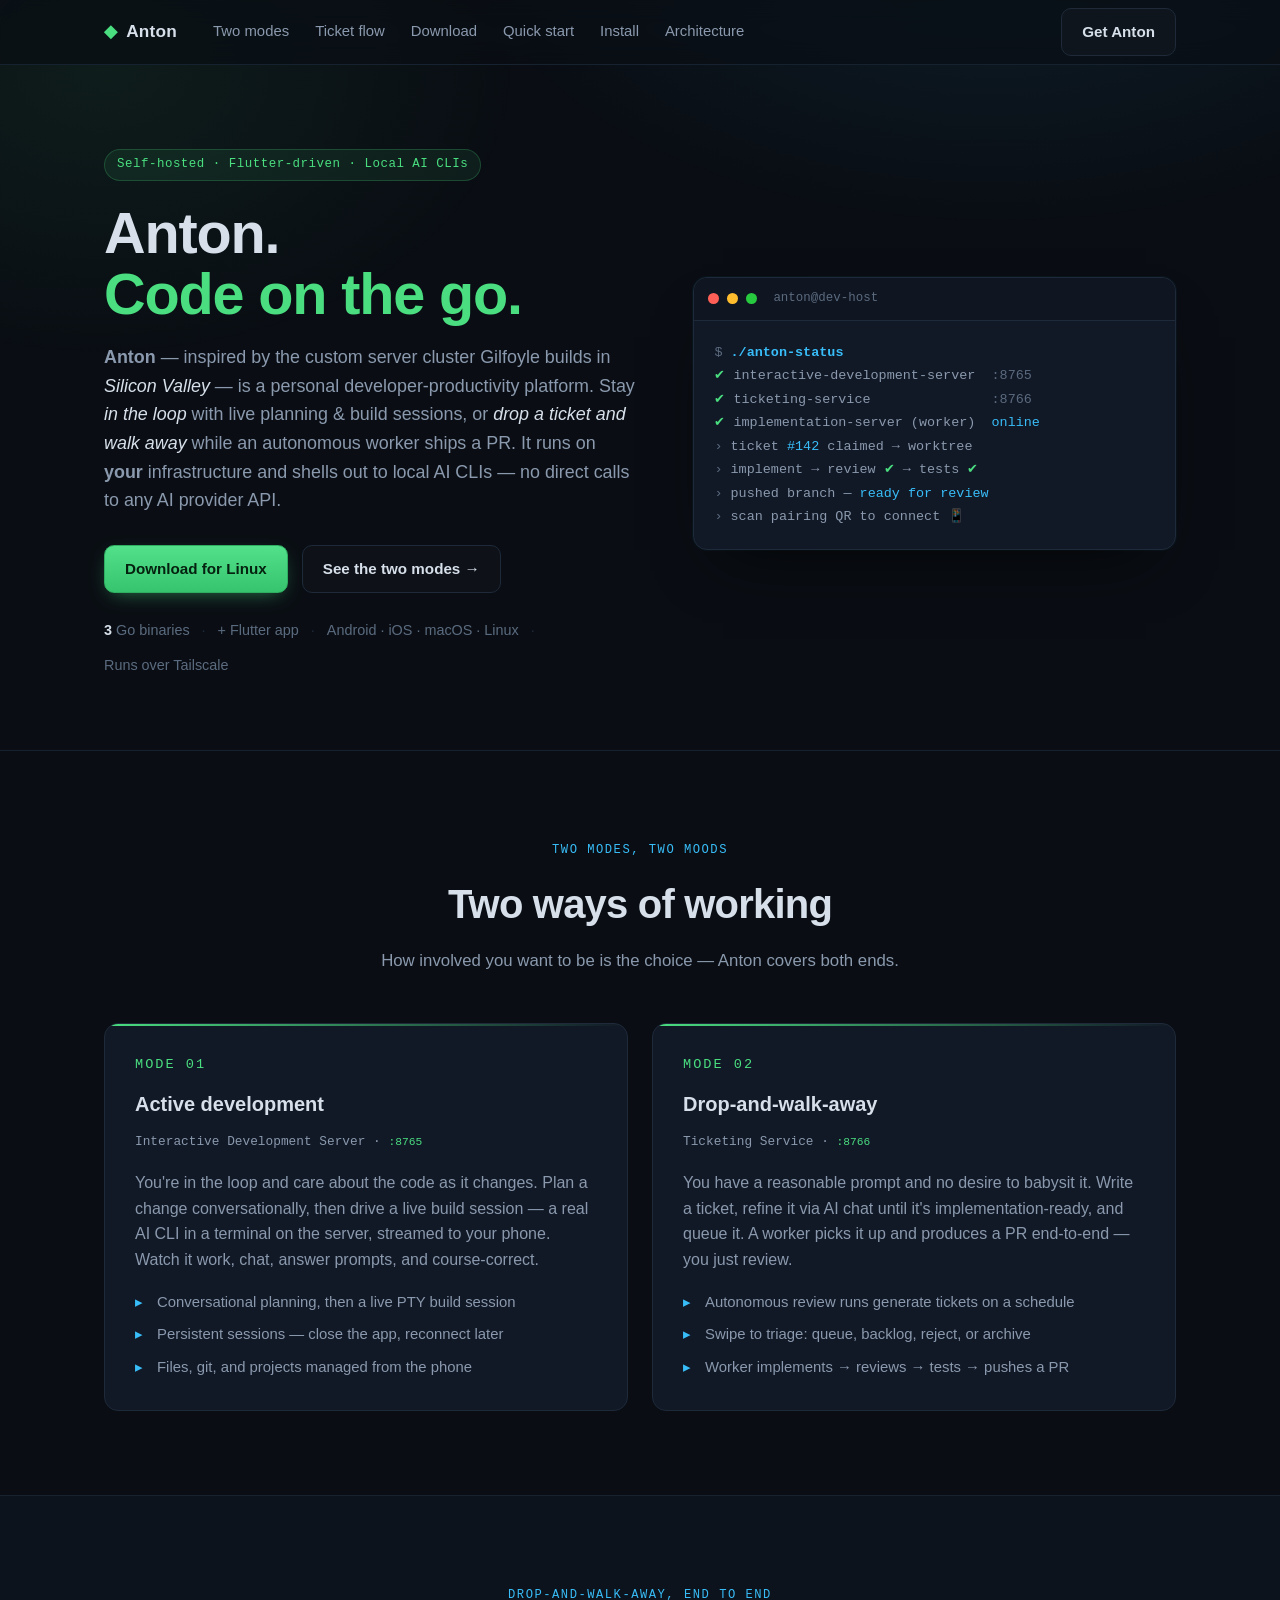
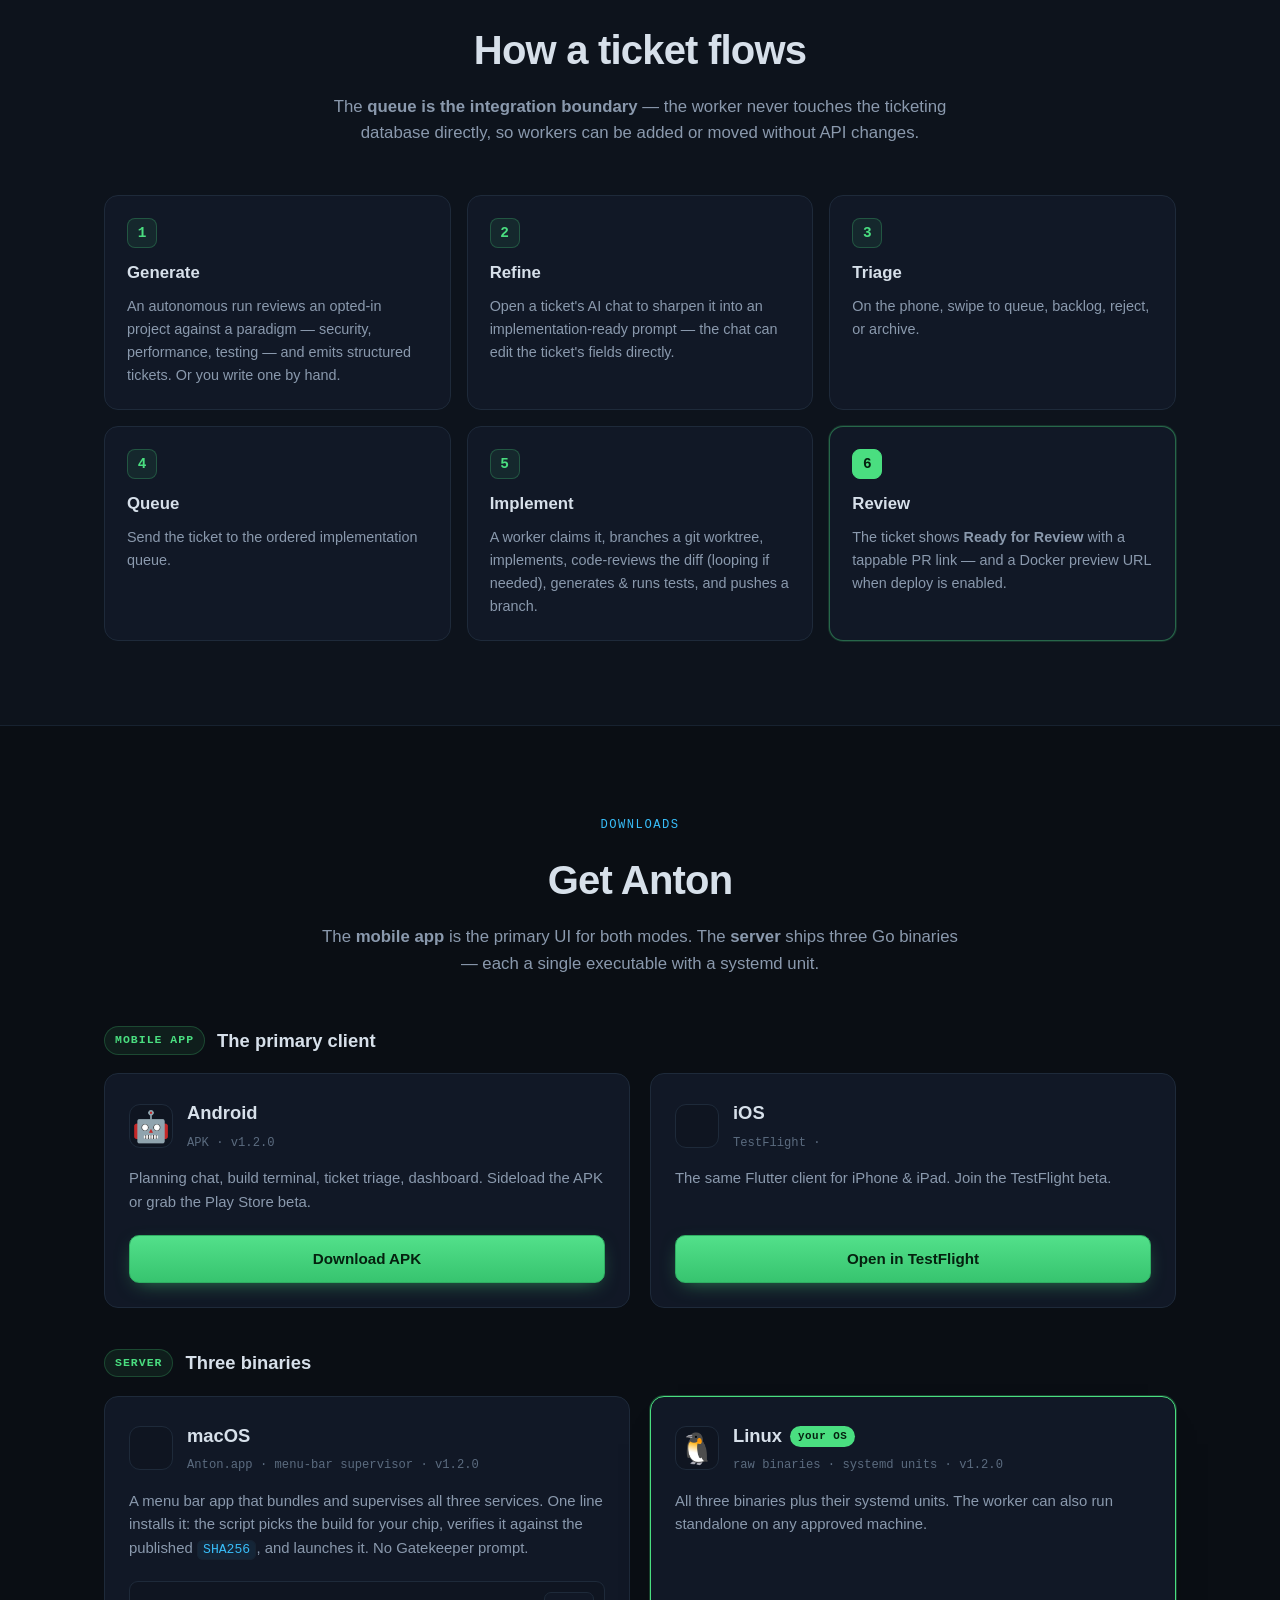
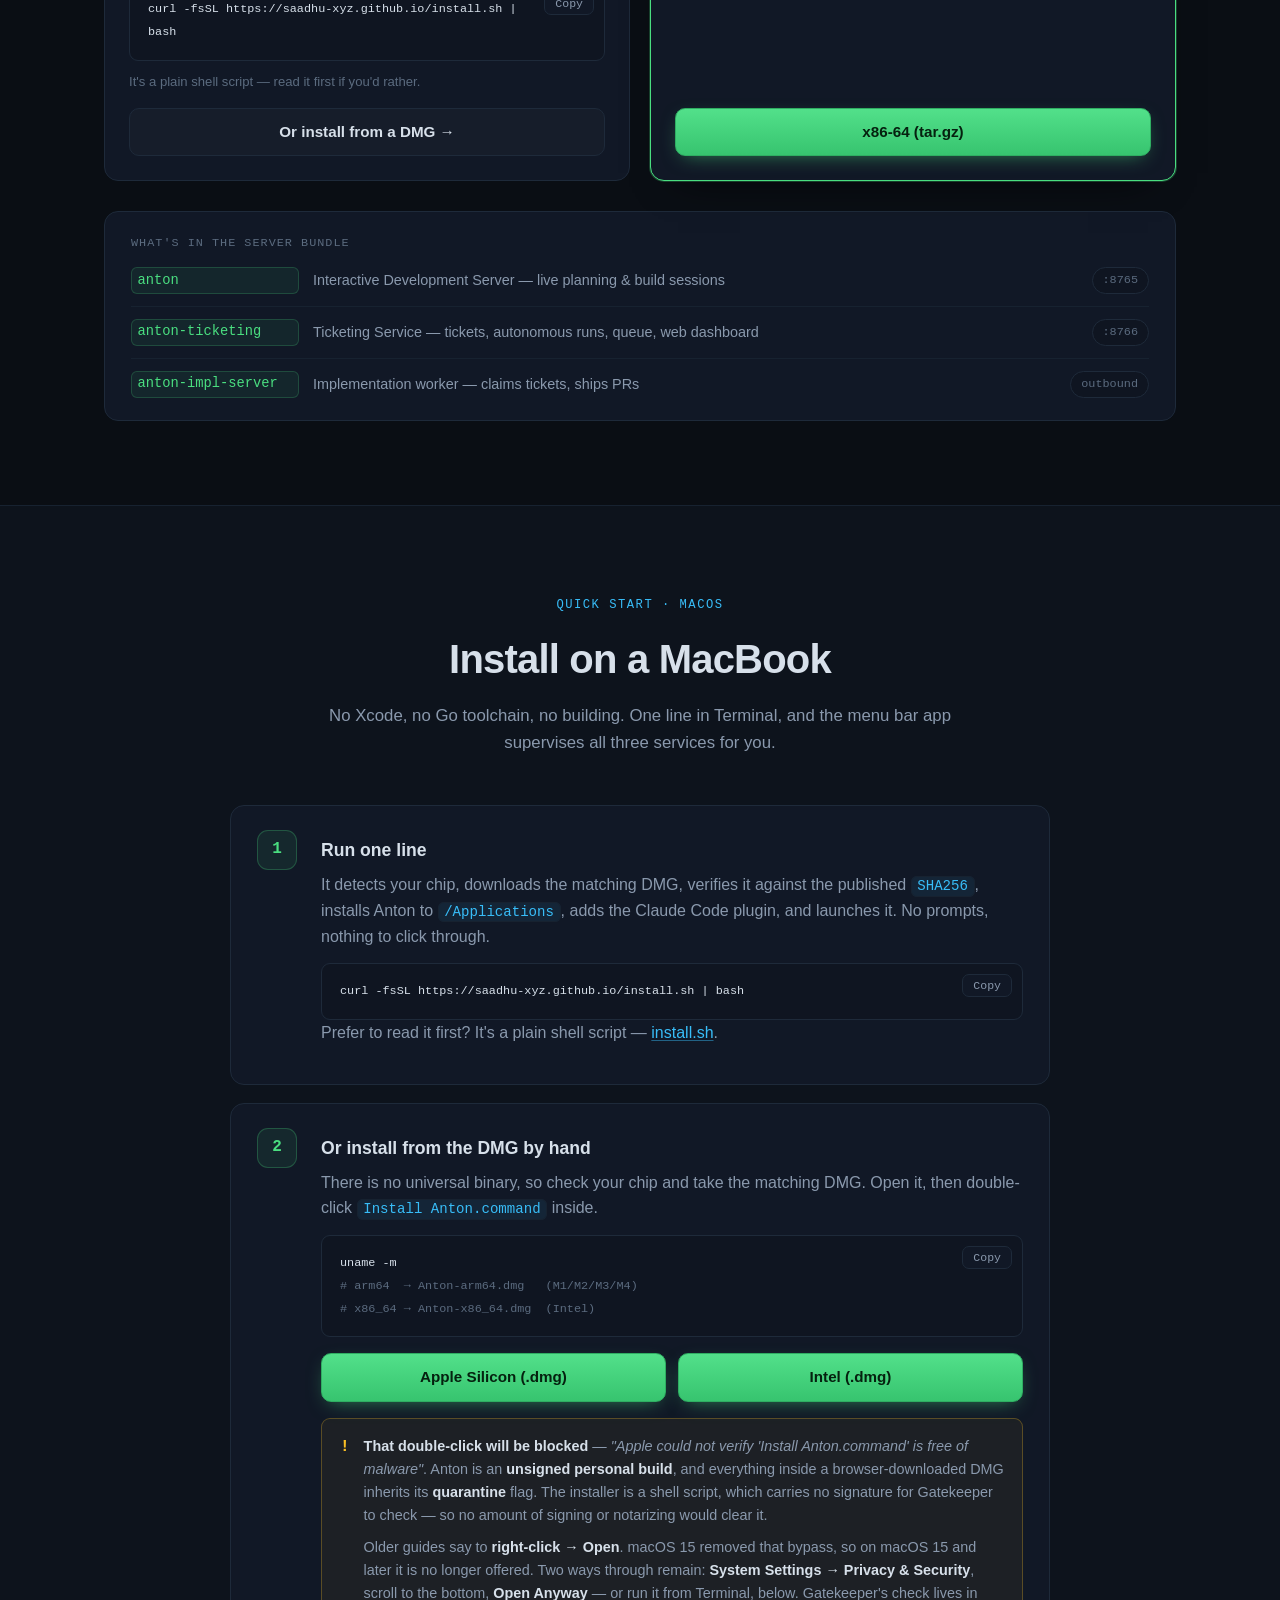
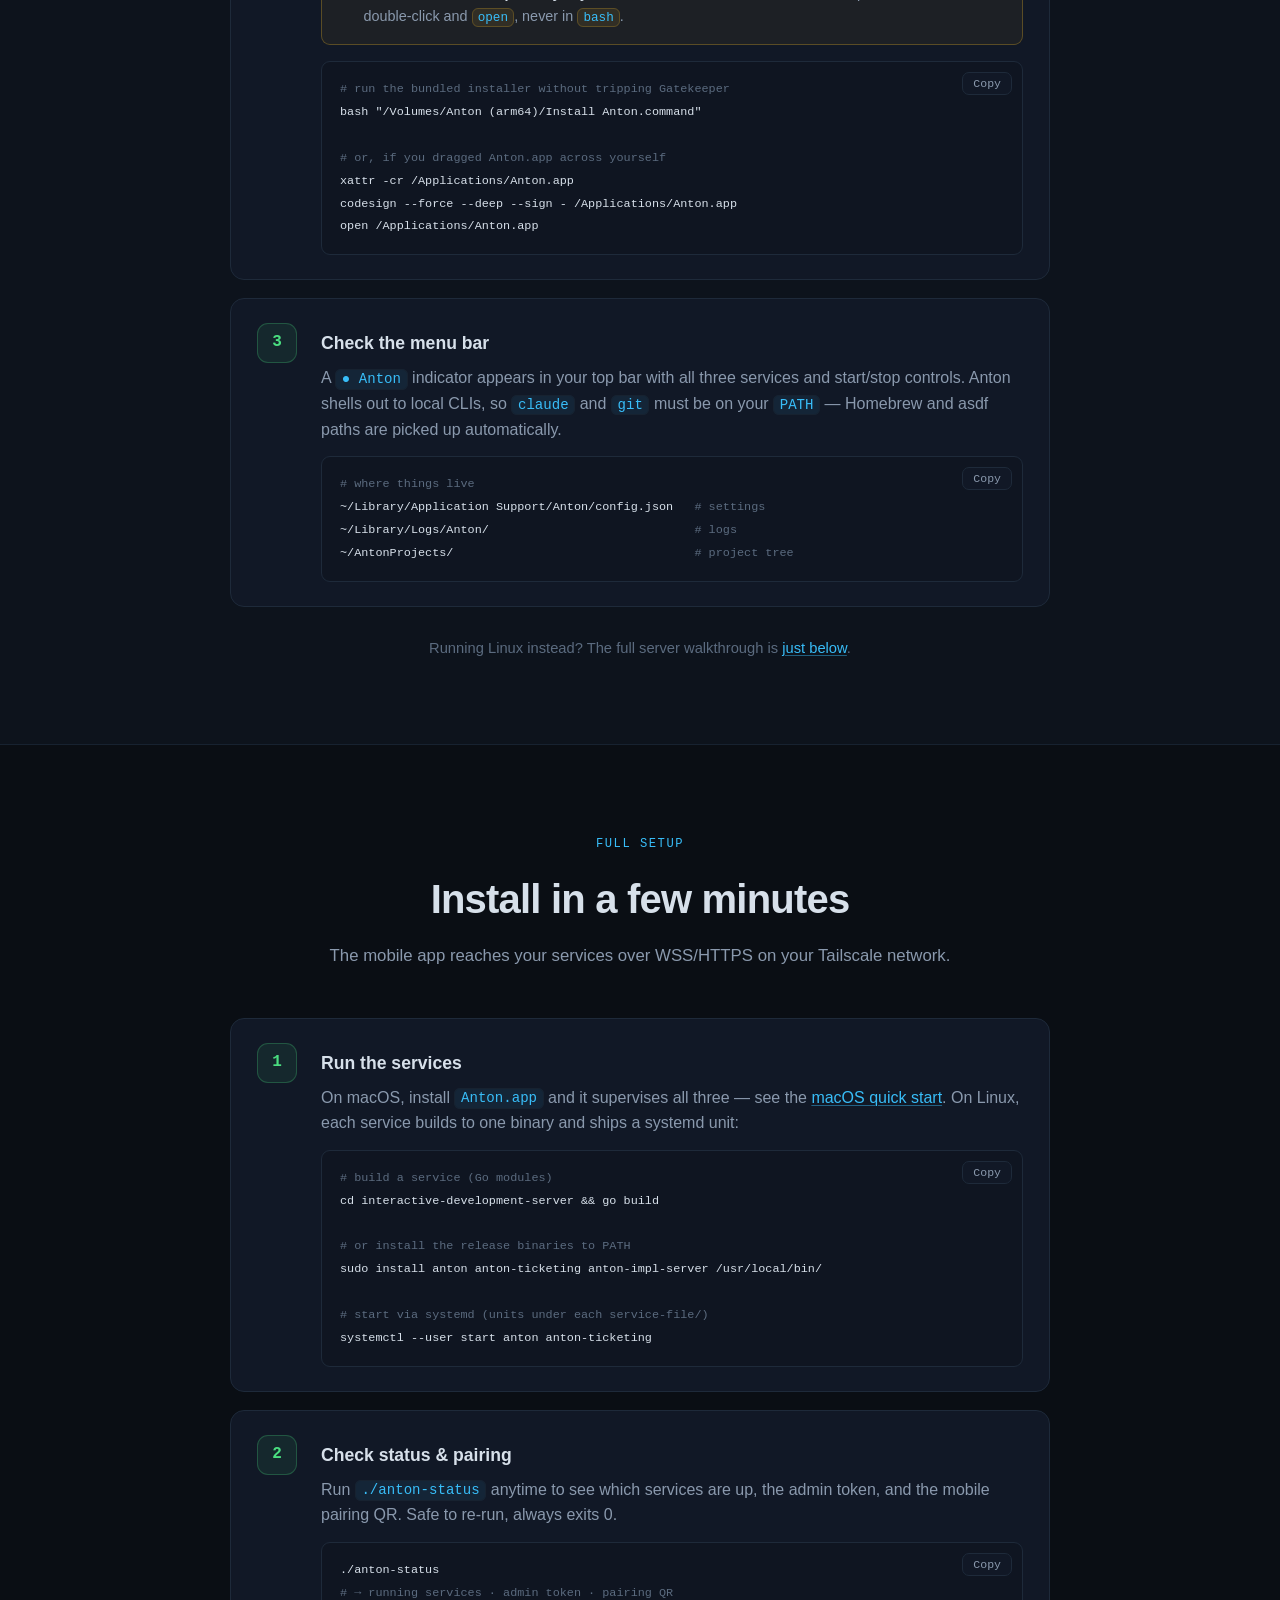
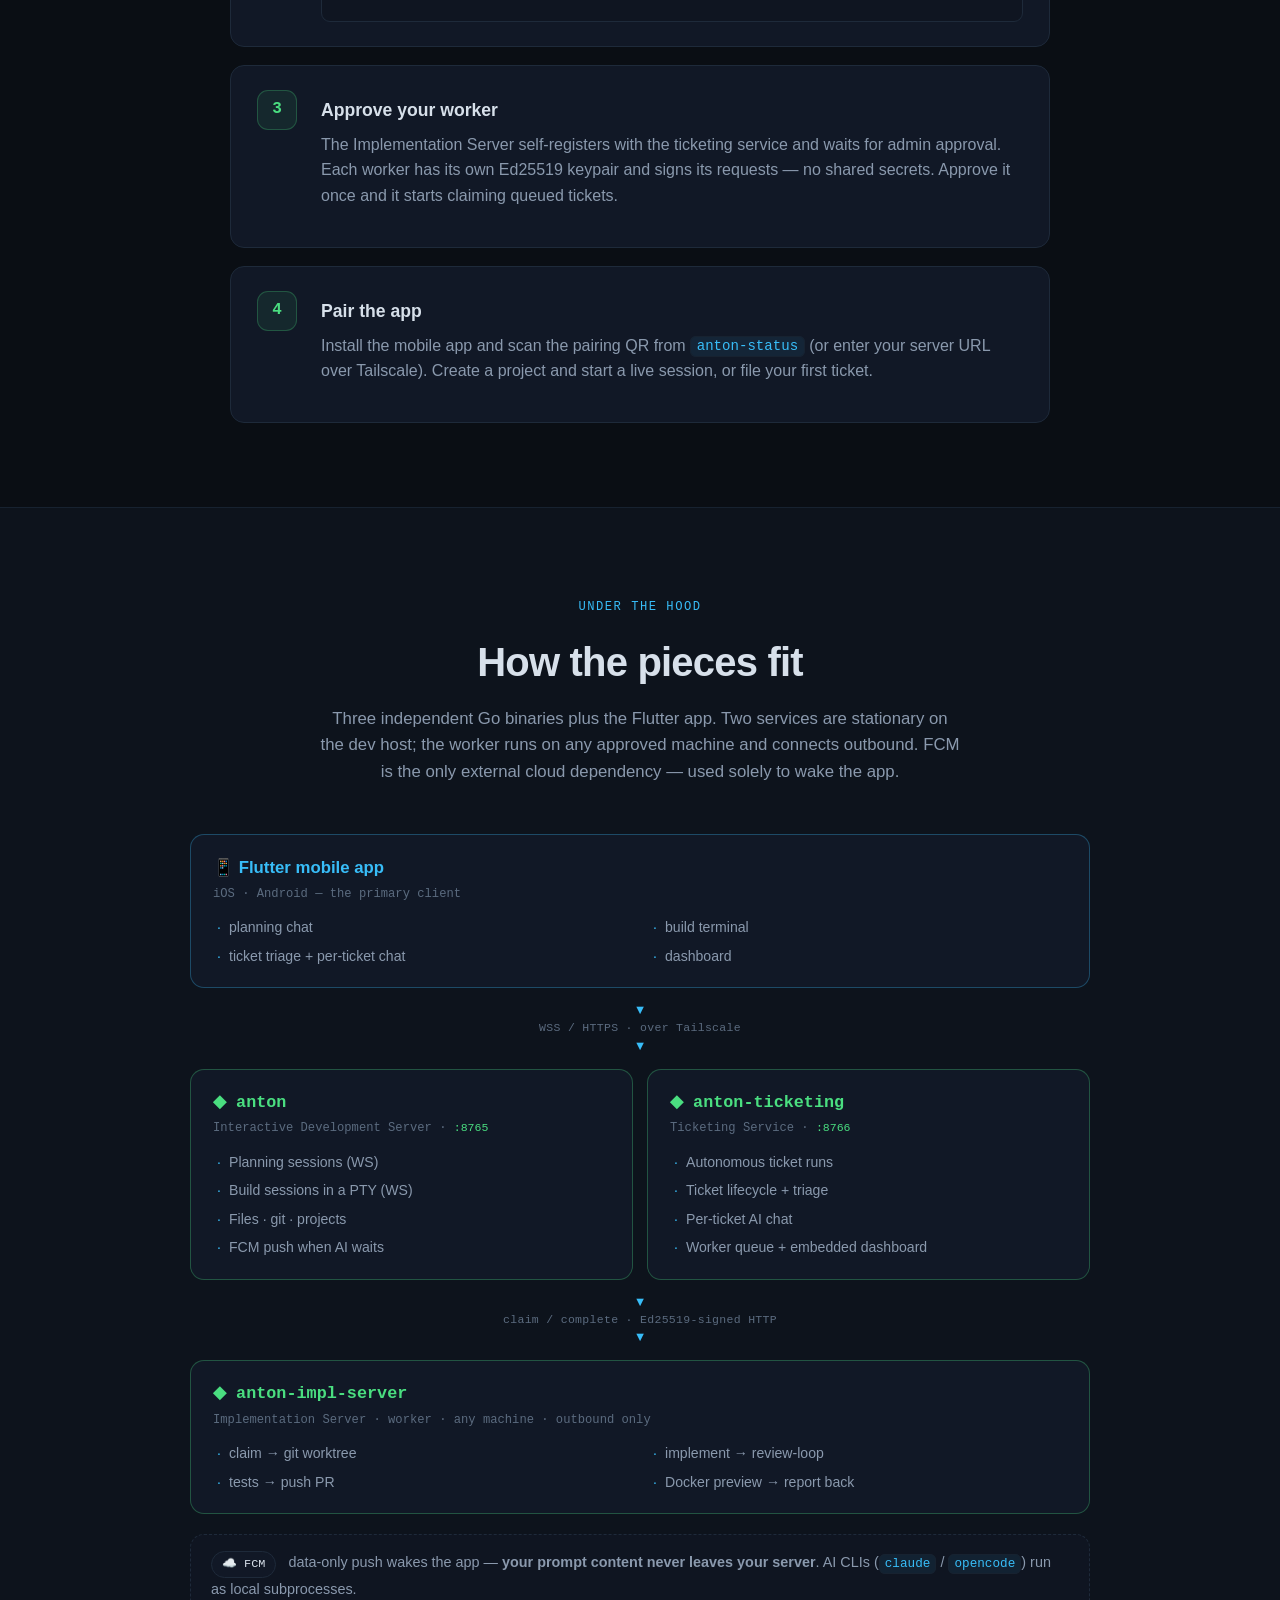
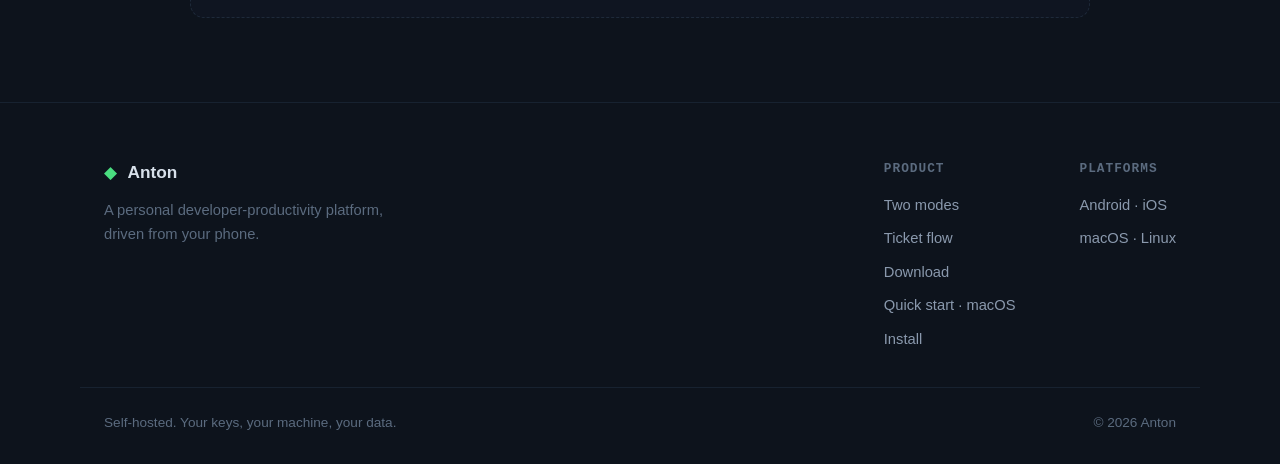
==== index.html @ f8bc8432 "feat(site): put the one-line install on the macOS card The card sent people to the quick start to fi" ====
<!DOCTYPE html>
<html lang="en">
<head>
  <meta charset="UTF-8" />
  <meta name="viewport" content="width=device-width, initial-scale=1.0" />
  <title>Anton — Code on the go</title>
  <meta name="description" content="Anton — code on the go. Named for Gilfoyle's server cluster in Silicon Valley, Anton is a personal developer-productivity platform driven from a Flutter app. Plan and build in the loop, or drop a ticket and let an autonomous worker ship a PR. Runs on your own infrastructure. Download for Android, iOS, macOS, and Linux." />
  <link rel="stylesheet" href="styles.css" />
  <link rel="icon" href="data:image/svg+xml,<svg xmlns='http://www.w3.org/2000/svg' viewBox='0 0 100 100'><text y='.9em' font-size='90'>🤖</text></svg>" />
</head>
<body>
  <!-- ============ NAV ============ -->
  <header class="nav">
    <div class="wrap nav-inner">
      <a class="brand" href="#top">
        <span class="brand-mark">◆</span>
        <span class="brand-name">Anton</span>
      </a>
      <nav class="nav-links">
        <a href="#modes">Two modes</a>
        <a href="#tickets">Ticket flow</a>
        <a href="#download">Download</a>
        <a href="#quickstart">Quick start</a>
        <a href="#install">Install</a>
        <a href="#architecture">Architecture</a>
      </nav>
      <a class="btn btn-ghost nav-cta" href="#download">Get Anton</a>
    </div>
  </header>

  <!-- ============ HERO ============ -->
  <section class="hero" id="top">
    <div class="wrap hero-inner">
      <div class="hero-copy">
        <span class="eyebrow">Self-hosted · Flutter-driven · Local AI CLIs</span>
        <h1>Anton.<br /><span class="accent">Code on the go.</span></h1>
        <p class="lead">
          <b>Anton</b> — inspired by the custom server cluster Gilfoyle builds in
          <em>Silicon Valley</em> — is a personal developer-productivity platform. Stay
          <em>in the loop</em> with live planning &amp; build sessions, or
          <em>drop a ticket and walk away</em> while an autonomous worker ships a PR. It runs on
          <b>your</b> infrastructure and shells out to local AI CLIs — no direct calls to any
          AI provider API.
        </p>
        <div class="hero-actions">
          <a class="btn btn-primary" href="#download">
            <span class="os-label">Download for your platform</span>
          </a>
          <a class="btn btn-ghost" href="#modes">See the two modes →</a>
        </div>
        <div class="hero-meta">
          <span><b>3</b> Go binaries</span>
          <span class="dot">·</span>
          <span>+ Flutter app</span>
          <span class="dot">·</span>
          <span>Android · iOS · macOS · Linux</span>
          <span class="dot">·</span>
          <span>Runs over Tailscale</span>
        </div>
      </div>

      <div class="hero-terminal" aria-hidden="true">
        <div class="term">
          <div class="term-bar">
            <span class="term-dot red"></span>
            <span class="term-dot yellow"></span>
            <span class="term-dot green"></span>
            <span class="term-title">anton@dev-host</span>
          </div>
          <pre class="term-body"><span class="c-dim">$</span> <span class="c-cmd">./anton-status</span>
<span class="c-ok">✔</span> interactive-development-server  <span class="c-dim">:8765</span>
<span class="c-ok">✔</span> ticketing-service               <span class="c-dim">:8766</span>
<span class="c-ok">✔</span> implementation-server (worker)  <span class="c-accent">online</span>
<span class="c-dim">›</span> ticket <span class="c-accent">#142</span> claimed → worktree
<span class="c-dim">›</span> implement → review <span class="c-ok">✔</span> → tests <span class="c-ok">✔</span>
<span class="c-dim">›</span> pushed branch — <span class="c-accent">ready for review</span>
<span class="c-dim">›</span> scan pairing QR to connect 📱</pre>
        </div>
      </div>
    </div>
  </section>

  <!-- ============ TWO MODES ============ -->
  <section class="section" id="modes">
    <div class="wrap">
      <div class="section-head">
        <span class="kicker">Two modes, two moods</span>
        <h2>Two ways of working</h2>
        <p class="section-sub">How involved you want to be is the choice — Anton covers both ends.</p>
      </div>
      <div class="phases">
        <article class="phase">
          <div class="phase-num">MODE 01</div>
          <h3>Active development</h3>
          <p class="phase-tag">Interactive Development Server · <code>:8765</code></p>
          <p>
            You're in the loop and care about the code as it changes. Plan a change
            conversationally, then drive a live build session — a real AI CLI in a terminal
            on the server, streamed to your phone. Watch it work, chat, answer prompts, and
            course-correct.
          </p>
          <ul class="phase-list">
            <li>Conversational planning, then a live PTY build session</li>
            <li>Persistent sessions — close the app, reconnect later</li>
            <li>Files, git, and projects managed from the phone</li>
          </ul>
        </article>
        <article class="phase">
          <div class="phase-num">MODE 02</div>
          <h3>Drop-and-walk-away</h3>
          <p class="phase-tag">Ticketing Service · <code>:8766</code></p>
          <p>
            You have a reasonable prompt and no desire to babysit it. Write a ticket, refine
            it via AI chat until it's implementation-ready, and queue it. A worker picks it up
            and produces a PR end-to-end — you just review.
          </p>
          <ul class="phase-list">
            <li>Autonomous review runs generate tickets on a schedule</li>
            <li>Swipe to triage: queue, backlog, reject, or archive</li>
            <li>Worker implements → reviews → tests → pushes a PR</li>
          </ul>
        </article>
      </div>
    </div>
  </section>

  <!-- ============ TICKET FLOW ============ -->
  <section class="section section-alt" id="tickets">
    <div class="wrap">
      <div class="section-head">
        <span class="kicker">Drop-and-walk-away, end to end</span>
        <h2>How a ticket flows</h2>
        <p class="section-sub">
          The <b>queue is the integration boundary</b> — the worker never touches the ticketing
          database directly, so workers can be added or moved without API changes.
        </p>
      </div>
      <div class="flow">
        <div class="flow-step"><span class="flow-n">1</span><h4>Generate</h4><p>An autonomous run reviews an opted-in project against a paradigm — security, performance, testing — and emits structured tickets. Or you write one by hand.</p></div>
        <div class="flow-step"><span class="flow-n">2</span><h4>Refine</h4><p>Open a ticket's AI chat to sharpen it into an implementation-ready prompt — the chat can edit the ticket's fields directly.</p></div>
        <div class="flow-step"><span class="flow-n">3</span><h4>Triage</h4><p>On the phone, swipe to queue, backlog, reject, or archive.</p></div>
        <div class="flow-step"><span class="flow-n">4</span><h4>Queue</h4><p>Send the ticket to the ordered implementation queue.</p></div>
        <div class="flow-step"><span class="flow-n">5</span><h4>Implement</h4><p>A worker claims it, branches a git worktree, implements, code-reviews the diff (looping if needed), generates &amp; runs tests, and pushes a branch.</p></div>
        <div class="flow-step flow-done"><span class="flow-n">6</span><h4>Review</h4><p>The ticket shows <b>Ready for Review</b> with a tappable PR link — and a Docker preview URL when deploy is enabled.</p></div>
      </div>
    </div>
  </section>

  <!-- ============ DOWNLOAD ============ -->
  <section class="section" id="download">
    <div class="wrap">
      <div class="section-head">
        <span class="kicker">Downloads</span>
        <h2>Get Anton</h2>
        <p class="section-sub">
          The <b>mobile app</b> is the primary UI for both modes. The <b>server</b> ships three
          Go binaries — each a single executable with a systemd unit.
        </p>
      </div>

      <!-- MOBILE -->
      <h3 class="group-title"><span class="group-tag">Mobile app</span> The primary client</h3>
      <div class="cards">
        <article class="card" data-platform="android">
          <div class="card-top">
            <div class="card-icon">🤖</div>
            <div>
              <h4>Android</h4>
              <span class="card-meta">APK · <span data-ver="android"></span></span>
            </div>
          </div>
          <p class="card-desc">Planning chat, build terminal, ticket triage, dashboard. Sideload the APK or grab the Play Store beta.</p>
          <a class="btn btn-primary btn-block" data-dl="android">Download APK</a>
        </article>

        <article class="card" data-platform="ios">
          <div class="card-top">
            <div class="card-icon"></div>
            <div>
              <h4>iOS</h4>
              <span class="card-meta">TestFlight · <span data-ver="ios"></span></span>
            </div>
          </div>
          <p class="card-desc">The same Flutter client for iPhone &amp; iPad. Join the TestFlight beta.</p>
          <a class="btn btn-primary btn-block" data-dl="ios">Open in TestFlight</a>
        </article>
      </div>

      <!-- SERVER -->
      <h3 class="group-title"><span class="group-tag">Server</span> Three binaries</h3>
      <div class="cards">
        <article class="card card-wide" data-platform="macos">
          <div class="card-top">
            <div class="card-icon"></div>
            <div>
              <h4>macOS</h4>
              <span class="card-meta">Anton.app · menu-bar supervisor · <span data-ver="macos-arm64"></span></span>
            </div>
          </div>
          <p class="card-desc">
            A menu bar app that bundles and supervises all three services. One line installs it:
            the script picks the build for your chip, verifies it against the published
            <code>SHA256</code>, and launches it. No Gatekeeper prompt.
          </p>
          <div class="code-block is-wrap">
            <button class="copy" data-copy>Copy</button>
            <pre><code>curl -fsSL https://saadhu-xyz.github.io/install.sh | bash</code></pre>
          </div>
          <p class="card-note">
            It's a plain shell script — <a href="./install.sh">read it first</a> if you'd rather.
          </p>
          <div class="btn-row">
            <a class="btn btn-ghost" href="#manual-install">Or install from a DMG →</a>
          </div>
        </article>

        <article class="card card-wide" data-platform="linux">
          <div class="card-top">
            <div class="card-icon">🐧</div>
            <div>
              <h4>Linux</h4>
              <span class="card-meta">raw binaries · systemd units · <span data-ver="linux-amd64"></span></span>
            </div>
          </div>
          <p class="card-desc">
            All three binaries plus their systemd units. The worker can also run standalone on
            any approved machine.
          </p>
          <a class="btn btn-primary btn-block" data-dl="linux-amd64">x86-64 (tar.gz)</a>
        </article>
      </div>

      <!-- WHAT'S INSIDE -->
      <div class="bundle">
        <div class="bundle-title">What's in the server bundle</div>
        <ul class="bundle-list">
          <li><code>anton</code><span class="bundle-role">Interactive Development Server — live planning &amp; build sessions</span><span class="bundle-port">:8765</span></li>
          <li><code>anton-ticketing</code><span class="bundle-role">Ticketing Service — tickets, autonomous runs, queue, web dashboard</span><span class="bundle-port">:8766</span></li>
          <li><code>anton-impl-server</code><span class="bundle-role">Implementation worker — claims tickets, ships PRs</span><span class="bundle-port">outbound</span></li>
        </ul>
      </div>
    </div>
  </section>

  <!-- ============ QUICK START (macOS) ============ -->
  <section class="section section-alt" id="quickstart">
    <div class="wrap">
      <div class="section-head">
        <span class="kicker">Quick start · macOS</span>
        <h2>Install on a MacBook</h2>
        <p class="section-sub">
          No Xcode, no Go toolchain, no building. One line in Terminal, and the menu bar app
          supervises all three services for you.
        </p>
      </div>

      <div class="steps">
        <div class="step">
          <div class="step-badge">1</div>
          <div class="step-body">
            <h4>Run one line</h4>
            <p>
              It detects your chip, downloads the matching DMG, verifies it against the published
              <code>SHA256</code>, installs Anton to <code>/Applications</code>, adds the Claude Code
              plugin, and launches it. No prompts, nothing to click through.
            </p>
            <div class="code-block is-wrap">
              <button class="copy" data-copy>Copy</button>
              <pre><code>curl -fsSL https://saadhu-xyz.github.io/install.sh | bash</code></pre>
            </div>
            <p>
              Prefer to read it first? It's a plain shell script —
              <a href="./install.sh">install.sh</a>.
            </p>
          </div>
        </div>

        <div class="step" id="manual-install">
          <div class="step-badge">2</div>
          <div class="step-body">
            <h4>Or install from the DMG by hand</h4>
            <p>
              There is no universal binary, so check your chip and take the matching DMG. Open it,
              then double-click <code>Install Anton.command</code> inside.
            </p>
            <div class="code-block">
              <button class="copy" data-copy>Copy</button>
              <pre><code>uname -m
<span class="c-dim"># arm64  → Anton-arm64.dmg   (M1/M2/M3/M4)</span>
<span class="c-dim"># x86_64 → Anton-x86_64.dmg  (Intel)</span></code></pre>
            </div>
            <div class="btn-row">
              <a class="btn btn-primary" data-dl="macos-arm64">Apple Silicon (.dmg)</a>
              <a class="btn btn-primary" data-dl="macos-x86_64">Intel (.dmg)</a>
            </div>
            <div class="callout">
              <span class="callout-mark">!</span>
              <div>
                <p>
                  <b>That double-click will be blocked</b> —
                  <i>"Apple could not verify 'Install Anton.command' is free of malware"</i>.
                  Anton is an <b>unsigned personal build</b>, and everything inside a
                  browser-downloaded DMG inherits its <b>quarantine</b> flag. The installer is a
                  shell script, which carries no signature for Gatekeeper to check — so no amount
                  of signing or notarizing would clear it.
                </p>
                <p>
                  Older guides say to <b>right-click → Open</b>. macOS 15 removed that bypass, so
                  on macOS 15 and later it is no longer offered. Two ways through remain:
                  <b>System Settings → Privacy &amp; Security</b>, scroll to the bottom,
                  <b>Open Anyway</b> — or run it from Terminal, below. Gatekeeper's check lives in
                  double-click and <code>open</code>, never in <code>bash</code>.
                </p>
              </div>
            </div>
            <div class="code-block">
              <button class="copy" data-copy>Copy</button>
              <pre><code><span class="c-dim"># run the bundled installer without tripping Gatekeeper</span>
bash "/Volumes/Anton (arm64)/Install Anton.command"

<span class="c-dim"># or, if you dragged Anton.app across yourself</span>
xattr -cr /Applications/Anton.app
codesign --force --deep --sign - /Applications/Anton.app
open /Applications/Anton.app</code></pre>
            </div>
          </div>
        </div>

        <div class="step">
          <div class="step-badge">3</div>
          <div class="step-body">
            <h4>Check the menu bar</h4>
            <p>
              A <code>● Anton</code> indicator appears in your top bar with all three services and
              start/stop controls. Anton shells out to local CLIs, so <code>claude</code> and
              <code>git</code> must be on your <code>PATH</code> — Homebrew and asdf paths are
              picked up automatically.
            </p>
            <div class="code-block">
              <button class="copy" data-copy>Copy</button>
              <pre><code><span class="c-dim"># where things live</span>
~/Library/Application Support/Anton/config.json   <span class="c-dim"># settings</span>
~/Library/Logs/Anton/                             <span class="c-dim"># logs</span>
~/AntonProjects/                                  <span class="c-dim"># project tree</span></code></pre>
            </div>
          </div>
        </div>
      </div>

      <p class="dl-note">
        Running Linux instead? The full server walkthrough is <a href="#install">just below</a>.
      </p>
    </div>
  </section>

  <!-- ============ INSTALL ============ -->
  <section class="section" id="install">
    <div class="wrap">
      <div class="section-head">
        <span class="kicker">Full setup</span>
        <h2>Install in a few minutes</h2>
        <p class="section-sub">The mobile app reaches your services over WSS/HTTPS on your Tailscale network.</p>
      </div>

      <div class="steps">
        <div class="step">
          <div class="step-badge">1</div>
          <div class="step-body">
            <h4>Run the services</h4>
            <p>On macOS, install <code>Anton.app</code> and it supervises all three — see the <a href="#quickstart">macOS quick start</a>. On Linux, each service builds to one binary and ships a systemd unit:</p>
            <div class="code-block">
              <button class="copy" data-copy>Copy</button>
              <pre><code><span class="c-dim"># build a service (Go modules)</span>
cd interactive-development-server && go build

<span class="c-dim"># or install the release binaries to PATH</span>
sudo install anton anton-ticketing anton-impl-server /usr/local/bin/

<span class="c-dim"># start via systemd (units under each service-file/)</span>
systemctl --user start anton anton-ticketing</code></pre>
            </div>
          </div>
        </div>

        <div class="step">
          <div class="step-badge">2</div>
          <div class="step-body">
            <h4>Check status &amp; pairing</h4>
            <p>Run <code>./anton-status</code> anytime to see which services are up, the admin token, and the mobile pairing QR. Safe to re-run, always exits 0.</p>
            <div class="code-block">
              <button class="copy" data-copy>Copy</button>
              <pre><code>./anton-status
<span class="c-dim"># → running services · admin token · pairing QR</span></code></pre>
            </div>
          </div>
        </div>

        <div class="step">
          <div class="step-badge">3</div>
          <div class="step-body">
            <h4>Approve your worker</h4>
            <p>
              The Implementation Server self-registers with the ticketing service and waits for
              admin approval. Each worker has its own Ed25519 keypair and signs its requests —
              no shared secrets. Approve it once and it starts claiming queued tickets.
            </p>
          </div>
        </div>

        <div class="step">
          <div class="step-badge">4</div>
          <div class="step-body">
            <h4>Pair the app</h4>
            <p>
              Install the mobile app and scan the pairing QR from <code>anton-status</code> (or
              enter your server URL over Tailscale). Create a project and start a live session,
              or file your first ticket.
            </p>
          </div>
        </div>
      </div>
    </div>
  </section>

  <!-- ============ ARCHITECTURE ============ -->
  <section class="section section-alt" id="architecture">
    <div class="wrap">
      <div class="section-head">
        <span class="kicker">Under the hood</span>
        <h2>How the pieces fit</h2>
        <p class="section-sub">
          Three independent Go binaries plus the Flutter app. Two services are stationary on the
          dev host; the worker runs on any approved machine and connects outbound. FCM is the only
          external cloud dependency — used solely to wake the app.
        </p>
      </div>

      <div class="arch">
        <div class="arch-node arch-node-app">
          <div class="arch-node-title">📱 Flutter mobile app</div>
          <div class="arch-node-sub">iOS · Android — the primary client</div>
          <ul class="arch-inline">
            <li>planning chat</li>
            <li>build terminal</li>
            <li>ticket triage + per-ticket chat</li>
            <li>dashboard</li>
          </ul>
        </div>

        <div class="arch-conn">
          <span class="arch-conn-arrow">▼</span>
          <span class="arch-conn-label">WSS / HTTPS · over Tailscale</span>
          <span class="arch-conn-arrow">▼</span>
        </div>

        <div class="arch-row">
          <div class="arch-node arch-node-primary">
            <div class="arch-node-title">◆ anton</div>
            <div class="arch-node-sub">Interactive Development Server · <code>:8765</code></div>
            <ul>
              <li>Planning sessions (WS)</li>
              <li>Build sessions in a PTY (WS)</li>
              <li>Files · git · projects</li>
              <li>FCM push when AI waits</li>
            </ul>
          </div>
          <div class="arch-node arch-node-primary">
            <div class="arch-node-title">◆ anton-ticketing</div>
            <div class="arch-node-sub">Ticketing Service · <code>:8766</code></div>
            <ul>
              <li>Autonomous ticket runs</li>
              <li>Ticket lifecycle + triage</li>
              <li>Per-ticket AI chat</li>
              <li>Worker queue + embedded dashboard</li>
            </ul>
          </div>
        </div>

        <div class="arch-conn">
          <span class="arch-conn-arrow">▼</span>
          <span class="arch-conn-label">claim / complete · Ed25519-signed HTTP</span>
          <span class="arch-conn-arrow">▼</span>
        </div>

        <div class="arch-node arch-node-worker">
          <div class="arch-node-title">◆ anton-impl-server</div>
          <div class="arch-node-sub">Implementation Server · worker · any machine · outbound only</div>
          <ul class="arch-inline">
            <li>claim → git worktree</li>
            <li>implement → review-loop</li>
            <li>tests → push PR</li>
            <li>Docker preview → report back</li>
          </ul>
        </div>

        <div class="arch-foot">
          <span class="arch-foot-chip">☁️ FCM</span>
          data-only push wakes the app — <b>your prompt content never leaves your server</b>.
          AI CLIs (<code>claude</code> / <code>opencode</code>) run as local subprocesses.
        </div>
      </div>
    </div>
  </section>

  <!-- ============ FOOTER ============ -->
  <footer class="footer">
    <div class="wrap footer-inner">
      <div class="footer-brand">
        <span class="brand-mark">◆</span>
        <span class="brand-name">Anton</span>
        <p>A personal developer-productivity platform, driven from your phone.</p>
      </div>
      <div class="footer-cols">
        <div class="footer-col">
          <h5>Product</h5>
          <a href="#modes">Two modes</a>
          <a href="#tickets">Ticket flow</a>
          <a href="#download">Download</a>
          <a href="#quickstart">Quick start · macOS</a>
          <a href="#install">Install</a>
        </div>
        <div class="footer-col">
          <h5>Platforms</h5>
          <a href="#download">Android · iOS</a>
          <a href="#download">macOS · Linux</a>
        </div>
      </div>
    </div>
    <div class="wrap footer-bottom">
      <span>Self-hosted. Your keys, your machine, your data.</span>
      <span>© <span id="year"></span> Anton</span>
    </div>
  </footer>

  <script src="app.js"></script>
</body>
</html>
---- styles.css ----
/* ============================================================
   Anton — downloads site
   Dark technical / terminal theme. Single stylesheet, no build.
   ============================================================ */

:root {
  --bg:        #0a0e14;
  --bg-alt:    #0d131c;
  --panel:     #111826;
  --panel-2:   #0f1521;
  --line:      #1e2a3a;
  --line-soft: #172230;
  --text:      #d7e0ea;
  --text-dim:  #8a99ad;
  --text-mut:  #5b6b7f;
  --accent:    #4ade80;   /* terminal green */
  --accent-2:  #38bdf8;   /* cyan           */
  --warn:      #fbbf24;
  --red:       #f87171;
  --radius:    14px;
  --radius-sm: 9px;
  --mono: "SFMono-Regular", ui-monospace, "JetBrains Mono", "Menlo", "Consolas", monospace;
  --sans: -apple-system, BlinkMacSystemFont, "Segoe UI", "Inter", Roboto, Helvetica, Arial, sans-serif;
  --wrap: 1120px;
}

* { box-sizing: border-box; }

html { scroll-behavior: smooth; scroll-padding-top: 84px; }

body {
  margin: 0;
  font-family: var(--sans);
  background: var(--bg);
  color: var(--text);
  line-height: 1.6;
  -webkit-font-smoothing: antialiased;
  text-rendering: optimizeLegibility;
}

/* subtle grid glow backdrop */
body::before {
  content: "";
  position: fixed;
  inset: 0;
  background:
    radial-gradient(900px 500px at 78% -8%, rgba(56,189,248,.09), transparent 60%),
    radial-gradient(700px 480px at 8% 8%, rgba(74,222,128,.07), transparent 60%);
  pointer-events: none;
  z-index: 0;
}

.wrap { width: 100%; max-width: var(--wrap); margin: 0 auto; padding: 0 24px; }

a { color: inherit; text-decoration: none; }

code {
  font-family: var(--mono);
  font-size: .88em;
  background: rgba(56,189,248,.08);
  border: 1px solid var(--line-soft);
  color: var(--accent-2);
  padding: .1em .4em;
  border-radius: 6px;
}

.accent { color: var(--accent); }

/* ---------------- NAV ---------------- */
.nav {
  position: sticky; top: 0; z-index: 50;
  background: rgba(10,14,20,.72);
  backdrop-filter: saturate(140%) blur(12px);
  border-bottom: 1px solid var(--line-soft);
}
.nav-inner { display: flex; align-items: center; gap: 28px; height: 64px; }
.brand { display: flex; align-items: center; gap: 9px; font-weight: 700; letter-spacing: .2px; }
.brand-mark { color: var(--accent); font-size: 1.05rem; }
.brand-name { font-size: 1.08rem; }
.nav-links { display: flex; gap: 26px; margin-left: 8px; font-size: .93rem; }
.nav-links a { color: var(--text-dim); transition: color .15s; }
.nav-links a:hover { color: var(--text); }
.nav-cta { margin-left: auto; }

/* ---------------- BUTTONS ---------------- */
.btn {
  display: inline-flex; align-items: center; justify-content: center; gap: 8px;
  font-family: var(--sans); font-size: .95rem; font-weight: 600;
  padding: 11px 20px; border-radius: 10px; cursor: pointer;
  border: 1px solid transparent; transition: transform .12s ease, box-shadow .2s, background .2s, border-color .2s;
  white-space: nowrap;
}
.btn:active { transform: translateY(1px); }
.btn-primary {
  background: linear-gradient(180deg, #52e08a, #37c46f);
  color: #05210f; border-color: #2fae62;
  box-shadow: 0 6px 20px -8px rgba(74,222,128,.6);
}
.btn-primary:hover { box-shadow: 0 10px 28px -8px rgba(74,222,128,.7); }
.btn-ghost {
  background: rgba(255,255,255,.02);
  border-color: var(--line);
  color: var(--text);
}
.btn-ghost:hover { border-color: var(--accent-2); color: #fff; }
.btn-block { width: 100%; }
.btn-row { display: flex; gap: 12px; flex-wrap: wrap; }
/* Siblings in a row share the width equally, so two choices of the same kind
   (Apple Silicon / Intel) read as one pair rather than a primary + an
   afterthought. flex-basis 0 makes the split ignore label length. */
.btn-row .btn { flex: 1 1 0; min-width: 180px; }
.btn.is-recommended { position: relative; }

/* ---------------- HERO ---------------- */
.hero { position: relative; z-index: 1; padding: 84px 0 72px; }
.hero-inner { display: grid; grid-template-columns: 1.05fr .95fr; gap: 56px; align-items: center; }
.eyebrow {
  display: inline-block; font-family: var(--mono); font-size: .78rem; letter-spacing: .5px;
  color: var(--accent); background: rgba(74,222,128,.08);
  border: 1px solid rgba(74,222,128,.22); padding: 5px 12px; border-radius: 999px; margin-bottom: 22px;
}
.hero h1 { font-size: clamp(2.3rem, 5vw, 3.6rem); line-height: 1.06; margin: 0 0 18px; letter-spacing: -.02em; font-weight: 800; }
.lead { font-size: 1.12rem; color: var(--text-dim); max-width: 34em; margin: 0 0 30px; }
.lead em { color: var(--text); font-style: italic; }
.hero-actions { display: flex; gap: 14px; flex-wrap: wrap; margin-bottom: 26px; }
.hero-meta { display: flex; align-items: center; gap: 12px; flex-wrap: wrap; color: var(--text-mut); font-size: .9rem; }
.hero-meta b { color: var(--text); }
.hero-meta .dot { color: var(--line); }

/* terminal */
.hero-terminal { position: relative; }
.term {
  background: var(--panel); border: 1px solid var(--line);
  border-radius: var(--radius); overflow: hidden;
  box-shadow: 0 30px 60px -30px rgba(0,0,0,.8), 0 0 0 1px rgba(56,189,248,.04);
}
.term-bar {
  display: flex; align-items: center; gap: 8px;
  padding: 11px 14px; background: var(--panel-2); border-bottom: 1px solid var(--line);
}
.term-dot { width: 11px; height: 11px; border-radius: 50%; }
.term-dot.red { background: #ff5f56; } .term-dot.yellow { background: #ffbd2e; } .term-dot.green { background: #27c93f; }
.term-title { margin-left: 8px; font-family: var(--mono); font-size: .78rem; color: var(--text-mut); }
.term-body {
  margin: 0; padding: 20px; font-family: var(--mono); font-size: .84rem; line-height: 1.75;
  color: var(--text-dim); white-space: pre-wrap; word-break: break-word;
}
.c-dim { color: var(--text-mut); } .c-cmd { color: var(--accent-2); font-weight: 600; }
.c-ok { color: var(--accent); } .c-accent { color: var(--accent-2); } .c-warn { color: var(--warn); }

/* ---------------- SECTIONS ---------------- */
.section { position: relative; z-index: 1; padding: 84px 0; border-top: 1px solid var(--line-soft); }
.section-alt { background: var(--bg-alt); }
.section-head { max-width: 640px; margin: 0 auto 48px; text-align: center; }
.kicker {
  font-family: var(--mono); font-size: .76rem; letter-spacing: 1.5px; text-transform: uppercase;
  color: var(--accent-2);
}
.section-head h2 { font-size: clamp(1.8rem, 3.4vw, 2.5rem); margin: 12px 0 12px; letter-spacing: -.02em; font-weight: 800; }
.section-sub { color: var(--text-dim); font-size: 1.05rem; margin: 0; }

/* ---------------- PHASES ---------------- */
.phases { display: grid; grid-template-columns: 1fr 1fr; gap: 24px; }
.phase {
  background: var(--panel); border: 1px solid var(--line);
  border-radius: var(--radius); padding: 30px; position: relative; overflow: hidden;
}
.phase::before {
  content: ""; position: absolute; inset: 0 0 auto 0; height: 2px;
  background: linear-gradient(90deg, var(--accent), transparent);
}
.phase-num { font-family: var(--mono); font-size: .85rem; color: var(--accent); letter-spacing: 2px; margin-bottom: 12px; }
.phase h3 { margin: 0 0 12px; font-size: 1.25rem; }
.phase p { color: var(--text-dim); margin: 0 0 18px; }
.phase-list { list-style: none; margin: 0; padding: 0; display: grid; gap: 9px; }
.phase-list li { position: relative; padding-left: 22px; color: var(--text-dim); font-size: .93rem; }
.phase-list li::before { content: "▸"; position: absolute; left: 0; color: var(--accent-2); }
.phase-list code { font-size: .85em; }

/* ---------------- DOWNLOAD ---------------- */
.group-title {
  display: flex; align-items: center; gap: 12px; font-size: 1.15rem;
  margin: 40px 0 18px; color: var(--text); font-weight: 700;
}
.group-title:first-of-type { margin-top: 8px; }
.group-tag {
  font-family: var(--mono); font-size: .72rem; letter-spacing: 1px; text-transform: uppercase;
  color: var(--accent); background: rgba(74,222,128,.08);
  border: 1px solid rgba(74,222,128,.22); padding: 4px 10px; border-radius: 999px;
}
.cards { display: grid; grid-template-columns: repeat(2, 1fr); gap: 20px; }
.card {
  background: var(--panel); border: 1px solid var(--line);
  border-radius: var(--radius); padding: 24px; transition: border-color .2s, transform .15s, box-shadow .2s;
  display: flex; flex-direction: column;
}
.card:hover { border-color: rgba(56,189,248,.4); transform: translateY(-3px); box-shadow: 0 20px 40px -28px rgba(0,0,0,.9); }
.card.is-your-os { border-color: var(--accent); box-shadow: 0 0 0 1px rgba(74,222,128,.25), 0 20px 40px -28px rgba(0,0,0,.9); }
.card-top { display: flex; align-items: center; gap: 14px; margin-bottom: 14px; }
.card-icon { font-size: 1.9rem; line-height: 1; width: 44px; height: 44px; display: grid; place-items: center;
  background: var(--panel-2); border: 1px solid var(--line); border-radius: 11px; }
.card h4 { margin: 0; font-size: 1.15rem; }
.card-meta { font-family: var(--mono); font-size: .76rem; color: var(--text-mut); }
.card-desc { color: var(--text-dim); font-size: .93rem; margin: 0 0 20px; flex: 1; }
/* Sits under a card's code block: the "read it first" aside, small and quiet so
   the command above it stays the thing the eye lands on. */
.card-note { color: var(--text-mut); font-size: .82rem; margin: 10px 0 16px; }
.your-os-badge {
  display: inline-block; font-family: var(--mono); font-size: .68rem; letter-spacing: .5px;
  color: #05210f; background: var(--accent); padding: 2px 8px; border-radius: 999px; margin-left: 8px; vertical-align: middle;
}
.dl-note { text-align: center; color: var(--text-mut); font-size: .92rem; margin: 30px 0 0; }

/* ---------------- STEPS ---------------- */
.steps { display: grid; gap: 18px; max-width: 820px; margin: 0 auto; }
.step { display: grid; grid-template-columns: 44px 1fr; gap: 20px; align-items: start;
  background: var(--panel); border: 1px solid var(--line); border-radius: var(--radius); padding: 24px 26px; }
.step-badge { width: 40px; height: 40px; border-radius: 11px; display: grid; place-items: center;
  font-family: var(--mono); font-weight: 700; color: var(--accent);
  background: rgba(74,222,128,.08); border: 1px solid rgba(74,222,128,.25); }
.step-body h4 { margin: 6px 0 8px; font-size: 1.1rem; }
.step-body p { color: var(--text-dim); margin: 0 0 14px; }
/* .code-block carries no margin of its own so it can sit flush where a step
   wants it to; this is the one adjacency that needs air. */
.step-body .code-block + .btn-row { margin-top: 16px; }
.step-body .btn-row + .callout { margin-top: 16px; }

.code-block { position: relative; background: var(--panel-2); border: 1px solid var(--line); border-radius: var(--radius-sm); }
/* Right padding clears the absolutely-positioned Copy button, which otherwise
   sits on top of the last characters of any line long enough to reach it — the
   curl one-liner in the macOS card being the one that actually does. */
.code-block pre { margin: 0; padding: 16px 76px 16px 18px; overflow-x: auto; font-family: var(--mono); font-size: .84rem; line-height: 1.7; }
.code-block code { background: none; border: none; padding: 0; color: var(--text); }
/* A one-liner meant to be copied whole should never scroll half of itself out
   of view — wrap it instead. Combined with the pre's right padding, the wrap
   point also keeps text clear of the Copy button. Terminal transcripts keep the
   default scrolling, where preserved columns matter more than seeing every
   character at once. */
.code-block.is-wrap pre { white-space: pre-wrap; overflow-wrap: anywhere; }
.copy {
  position: absolute; top: 10px; right: 10px; font-family: var(--mono); font-size: .72rem;
  color: var(--text-dim); background: var(--panel); border: 1px solid var(--line);
  border-radius: 7px; padding: 4px 10px; cursor: pointer; transition: all .15s;
}
.copy:hover { color: var(--accent); border-color: var(--accent); }
.copy.copied { color: var(--accent); border-color: var(--accent); }

/* ---------------- INLINE PROSE LINKS ----------------
   Global `a` is color:inherit/no-underline for nav, footer, cards and
   buttons. Links inside body copy need to actually look like links. */
.card-desc a, .step-body p a, .dl-note a {
  color: var(--accent-2);
  text-decoration: underline;
  text-underline-offset: 2px;
  text-decoration-thickness: 1px;
  text-decoration-color: rgba(56,189,248,.45);
  transition: color .15s, text-decoration-color .15s;
}
.card-desc a:hover, .step-body p a:hover, .dl-note a:hover {
  color: var(--accent); text-decoration-color: var(--accent);
}

/* ---------------- CALLOUT (unsigned-app warning) ---------------- */
.callout {
  display: grid; grid-template-columns: auto 1fr; gap: 14px; align-items: start;
  background: rgba(251,191,36,.05); border: 1px solid rgba(251,191,36,.28);
  border-radius: var(--radius-sm); padding: 16px 18px; margin: 0 0 16px;
}
.callout-mark { font-family: var(--mono); font-weight: 700; color: var(--warn); line-height: 1.6; }
.callout p { margin: 0 0 9px; color: var(--text-dim); font-size: .9rem; }
.callout p:last-child { margin-bottom: 0; }
.callout b { color: var(--text); font-weight: 600; }
.callout code { background: rgba(251,191,36,.09); border-color: rgba(251,191,36,.22); }

/* ---------------- PHASE TAG (two modes) ---------------- */
.phase-tag { font-family: var(--mono); font-size: .8rem; color: var(--accent-2); margin: -6px 0 14px; }
.phase-tag code { background: none; border: none; padding: 0; color: var(--accent); }

/* ---------------- TICKET FLOW ---------------- */
.flow { display: grid; grid-template-columns: repeat(3, 1fr); gap: 16px; }
.flow-step {
  position: relative; background: var(--panel); border: 1px solid var(--line);
  border-radius: var(--radius); padding: 22px 22px 22px 22px;
}
.flow-step .flow-n {
  display: inline-grid; place-items: center; width: 30px; height: 30px; border-radius: 8px;
  font-family: var(--mono); font-weight: 700; font-size: .9rem; color: var(--accent);
  background: rgba(74,222,128,.08); border: 1px solid rgba(74,222,128,.25); margin-bottom: 12px;
}
.flow-step h4 { margin: 0 0 8px; font-size: 1.05rem; }
.flow-step p { margin: 0; color: var(--text-dim); font-size: .9rem; }
.flow-step.flow-done { border-color: rgba(74,222,128,.4); box-shadow: 0 0 0 1px rgba(74,222,128,.15); }
.flow-step.flow-done .flow-n { color: #05210f; background: var(--accent); border-color: var(--accent); }

/* ---------------- BUNDLE LIST ---------------- */
.bundle {
  margin-top: 30px; background: var(--panel); border: 1px solid var(--line);
  border-radius: var(--radius); padding: 22px 26px;
}
.bundle-title { font-family: var(--mono); font-size: .74rem; letter-spacing: 1px; text-transform: uppercase; color: var(--text-mut); margin-bottom: 14px; }
.bundle-list { list-style: none; margin: 0; padding: 0; display: grid; gap: 12px; }
.bundle-list li { display: flex; align-items: center; gap: 14px; flex-wrap: wrap; padding-bottom: 12px; border-bottom: 1px solid var(--line-soft); }
.bundle-list li:last-child { padding-bottom: 0; border-bottom: none; }
.bundle-list code { font-size: .86rem; color: var(--accent); background: rgba(74,222,128,.07); border-color: rgba(74,222,128,.2); flex-shrink: 0; min-width: 168px; }
.bundle-role { color: var(--text-dim); font-size: .9rem; flex: 1; min-width: 220px; }
.bundle-port { font-family: var(--mono); font-size: .74rem; color: var(--text-mut); background: var(--panel-2); border: 1px solid var(--line); padding: 3px 10px; border-radius: 999px; }

/* ---------------- ARCHITECTURE ---------------- */
.arch { max-width: 900px; margin: 0 auto; display: grid; gap: 14px; }
.arch-node { background: var(--panel); border: 1px solid var(--line); border-radius: var(--radius); padding: 20px 22px; }
.arch-node-title { font-weight: 700; font-size: 1.05rem; margin-bottom: 3px; }
.arch-node-sub { font-family: var(--mono); font-size: .76rem; color: var(--text-mut); margin-bottom: 12px; }
.arch-node-sub code { font-size: .95em; background: none; border: none; padding: 0; color: var(--accent); }
.arch-node ul { list-style: none; margin: 0; padding: 0; display: grid; gap: 6px; }
.arch-node li { position: relative; padding-left: 16px; font-size: .88rem; color: var(--text-dim); }
.arch-node li::before { content: "·"; position: absolute; left: 4px; color: var(--accent-2); }
.arch-inline { grid-template-columns: repeat(2, 1fr) !important; column-gap: 18px !important; }
.arch-node-app { border-color: rgba(56,189,248,.3); }
.arch-node-app .arch-node-title { color: var(--accent-2); }
.arch-node-primary { border-color: rgba(74,222,128,.3); }
.arch-node-primary .arch-node-title { color: var(--accent); font-family: var(--mono); }
.arch-node-worker { border-color: rgba(74,222,128,.3); }
.arch-node-worker .arch-node-title { color: var(--accent); font-family: var(--mono); }
.arch-row { display: grid; grid-template-columns: 1fr 1fr; gap: 14px; }
.arch-conn { display: grid; justify-items: center; gap: 2px; color: var(--text-mut); padding: 2px 0; }
.arch-conn-arrow { color: var(--accent-2); font-size: .8rem; line-height: 1; }
.arch-conn-label { font-family: var(--mono); font-size: .72rem; letter-spacing: .3px; }
.arch-foot { margin-top: 6px; padding: 16px 20px; background: var(--panel-2); border: 1px dashed var(--line); border-radius: var(--radius); color: var(--text-dim); font-size: .9rem; }
.arch-foot code { color: var(--accent-2); }
.arch-foot-chip { display: inline-block; font-family: var(--mono); font-size: .74rem; color: var(--text); background: var(--panel); border: 1px solid var(--line); padding: 3px 10px; border-radius: 999px; margin-right: 8px; }

/* ---------------- FOOTER ---------------- */
.footer { position: relative; z-index: 1; border-top: 1px solid var(--line-soft); padding: 56px 0 30px; background: var(--bg-alt); }
.footer-inner { display: flex; justify-content: space-between; gap: 40px; flex-wrap: wrap; padding-bottom: 36px; border-bottom: 1px solid var(--line-soft); }
.footer-brand { max-width: 280px; }
.footer-brand .brand-name { font-weight: 700; margin-left: 6px; }
.footer-brand p { color: var(--text-mut); font-size: .92rem; margin: 12px 0 0; }
.footer-cols { display: flex; gap: 64px; }
.footer-col { display: grid; gap: 10px; align-content: start; }
.footer-col h5 { margin: 0 0 4px; font-size: .8rem; text-transform: uppercase; letter-spacing: 1px; color: var(--text-mut); font-family: var(--mono); }
.footer-col a { color: var(--text-dim); font-size: .92rem; }
.footer-col a:hover { color: var(--text); }
.footer-bottom { display: flex; justify-content: space-between; gap: 16px; flex-wrap: wrap; padding-top: 24px; color: var(--text-mut); font-size: .85rem; }

/* ---------------- RESPONSIVE ---------------- */
@media (max-width: 900px) {
  .hero-inner { grid-template-columns: 1fr; gap: 40px; }
  .hero { padding: 56px 0 48px; }
  .phases { grid-template-columns: 1fr; }
  .flow { grid-template-columns: repeat(2, 1fr); }
  .nav-links { display: none; }
}
@media (max-width: 640px) {
  .cards { grid-template-columns: 1fr; }
  .flow { grid-template-columns: 1fr; }
  .arch-row { grid-template-columns: 1fr; }
  .arch-inline { grid-template-columns: 1fr !important; }
  .bundle-list li { gap: 8px; }
  .section { padding: 60px 0; }
  .footer-inner { flex-direction: column; gap: 28px; }
  .footer-cols { gap: 40px; }
  .step { grid-template-columns: 1fr; gap: 12px; }
}

@media (prefers-reduced-motion: reduce) {
  * { scroll-behavior: auto !important; transition: none !important; }
}
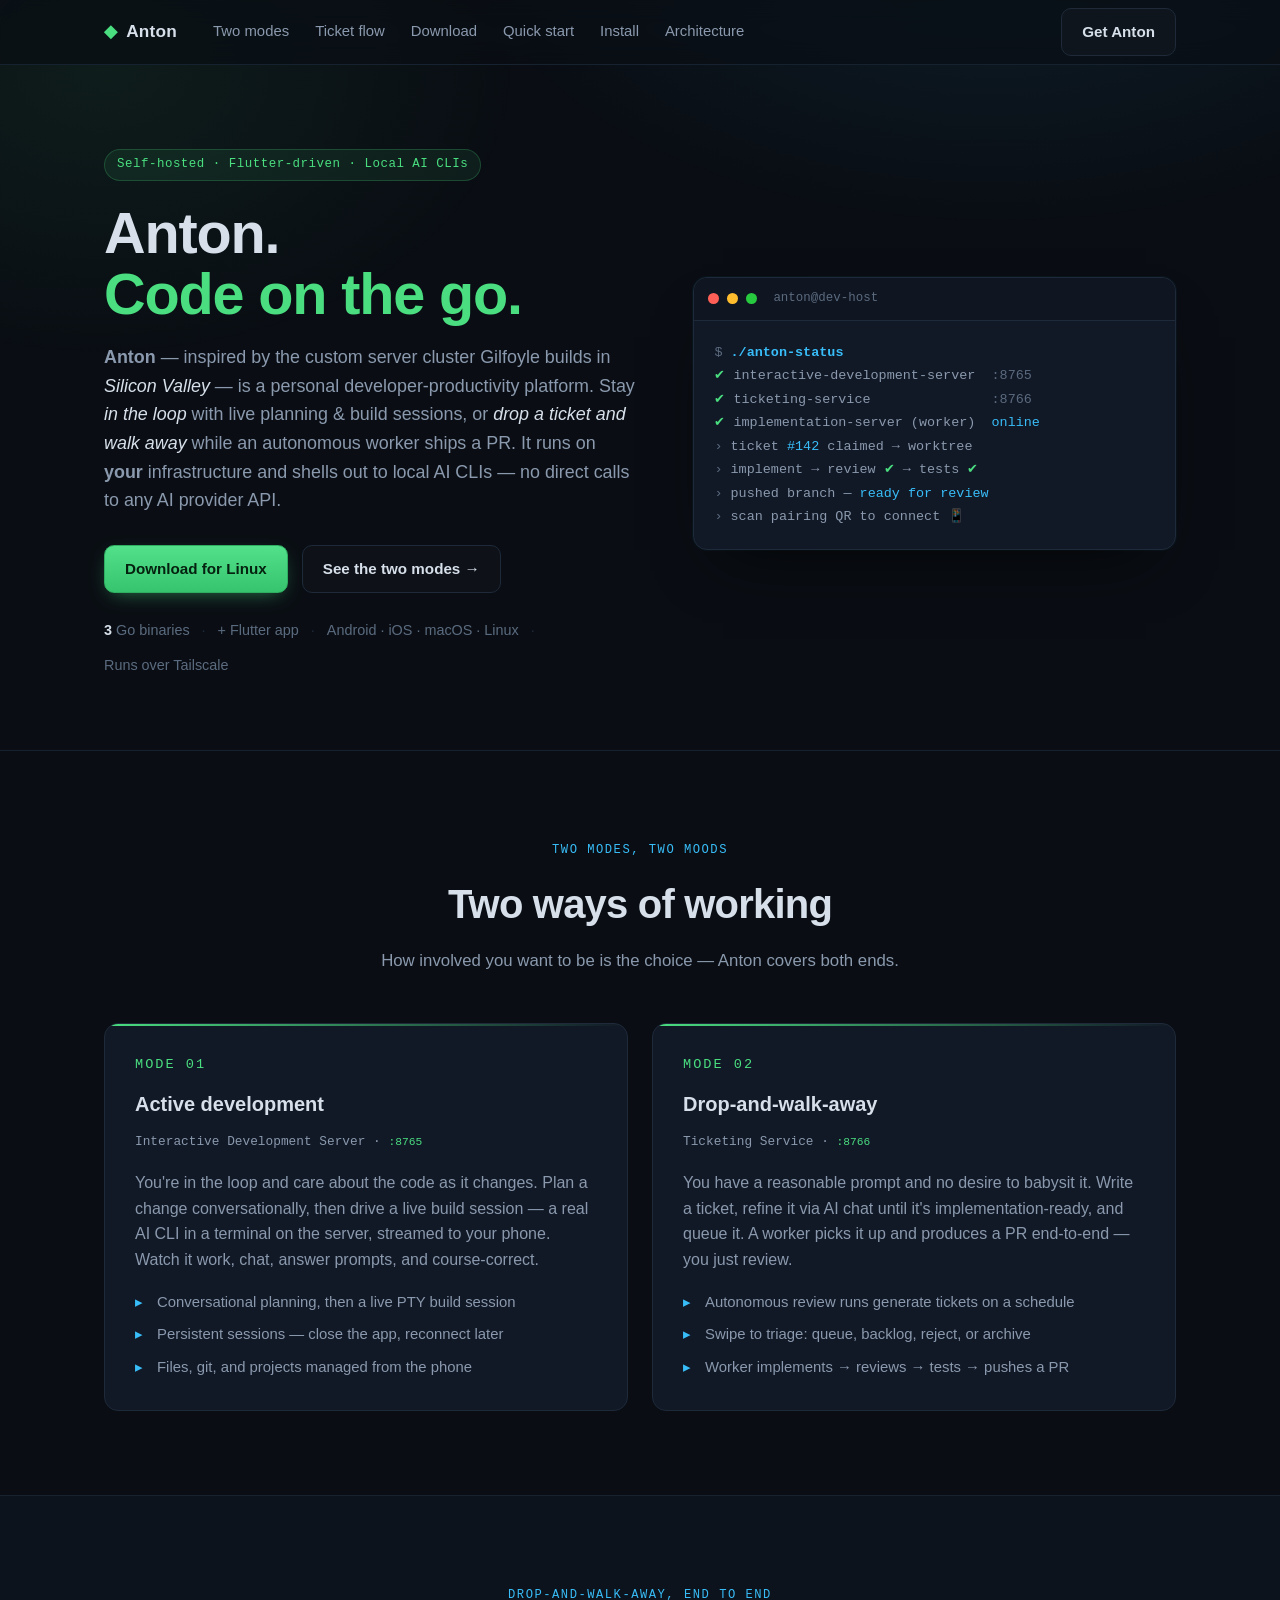
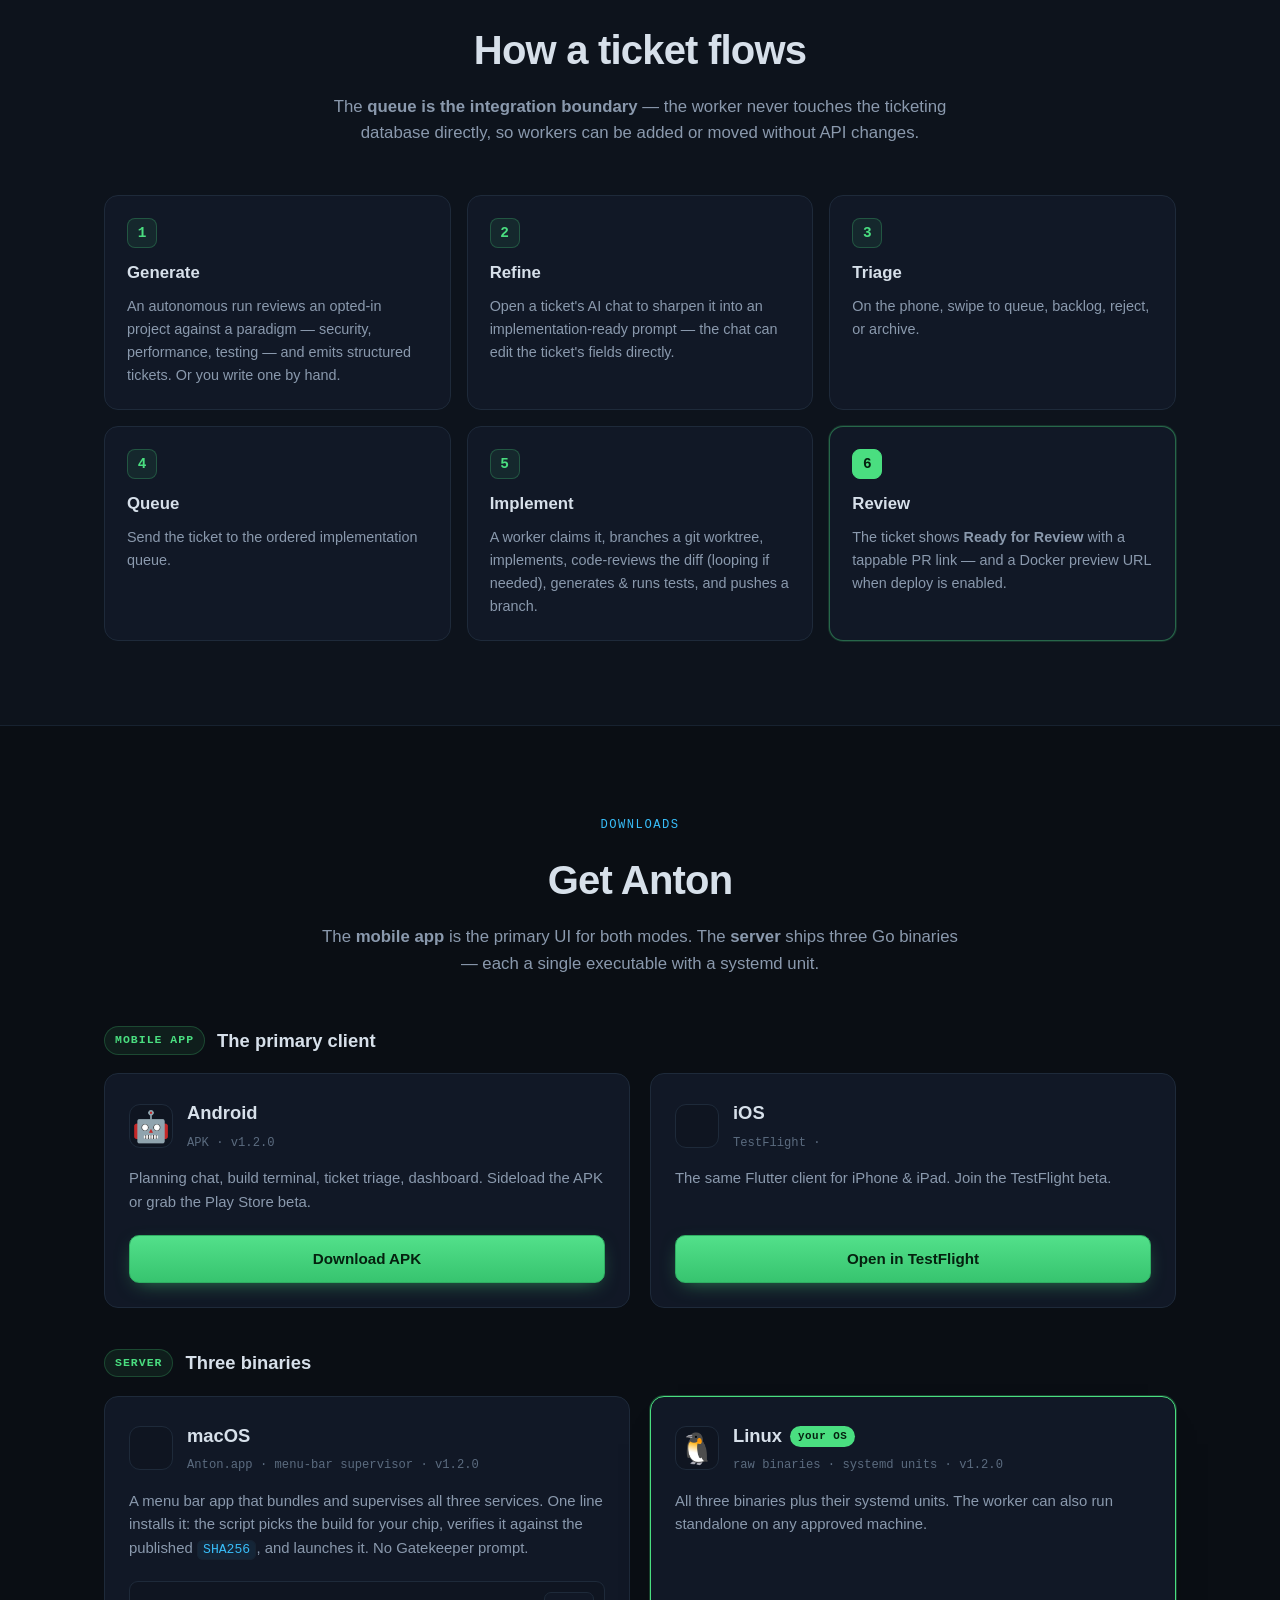
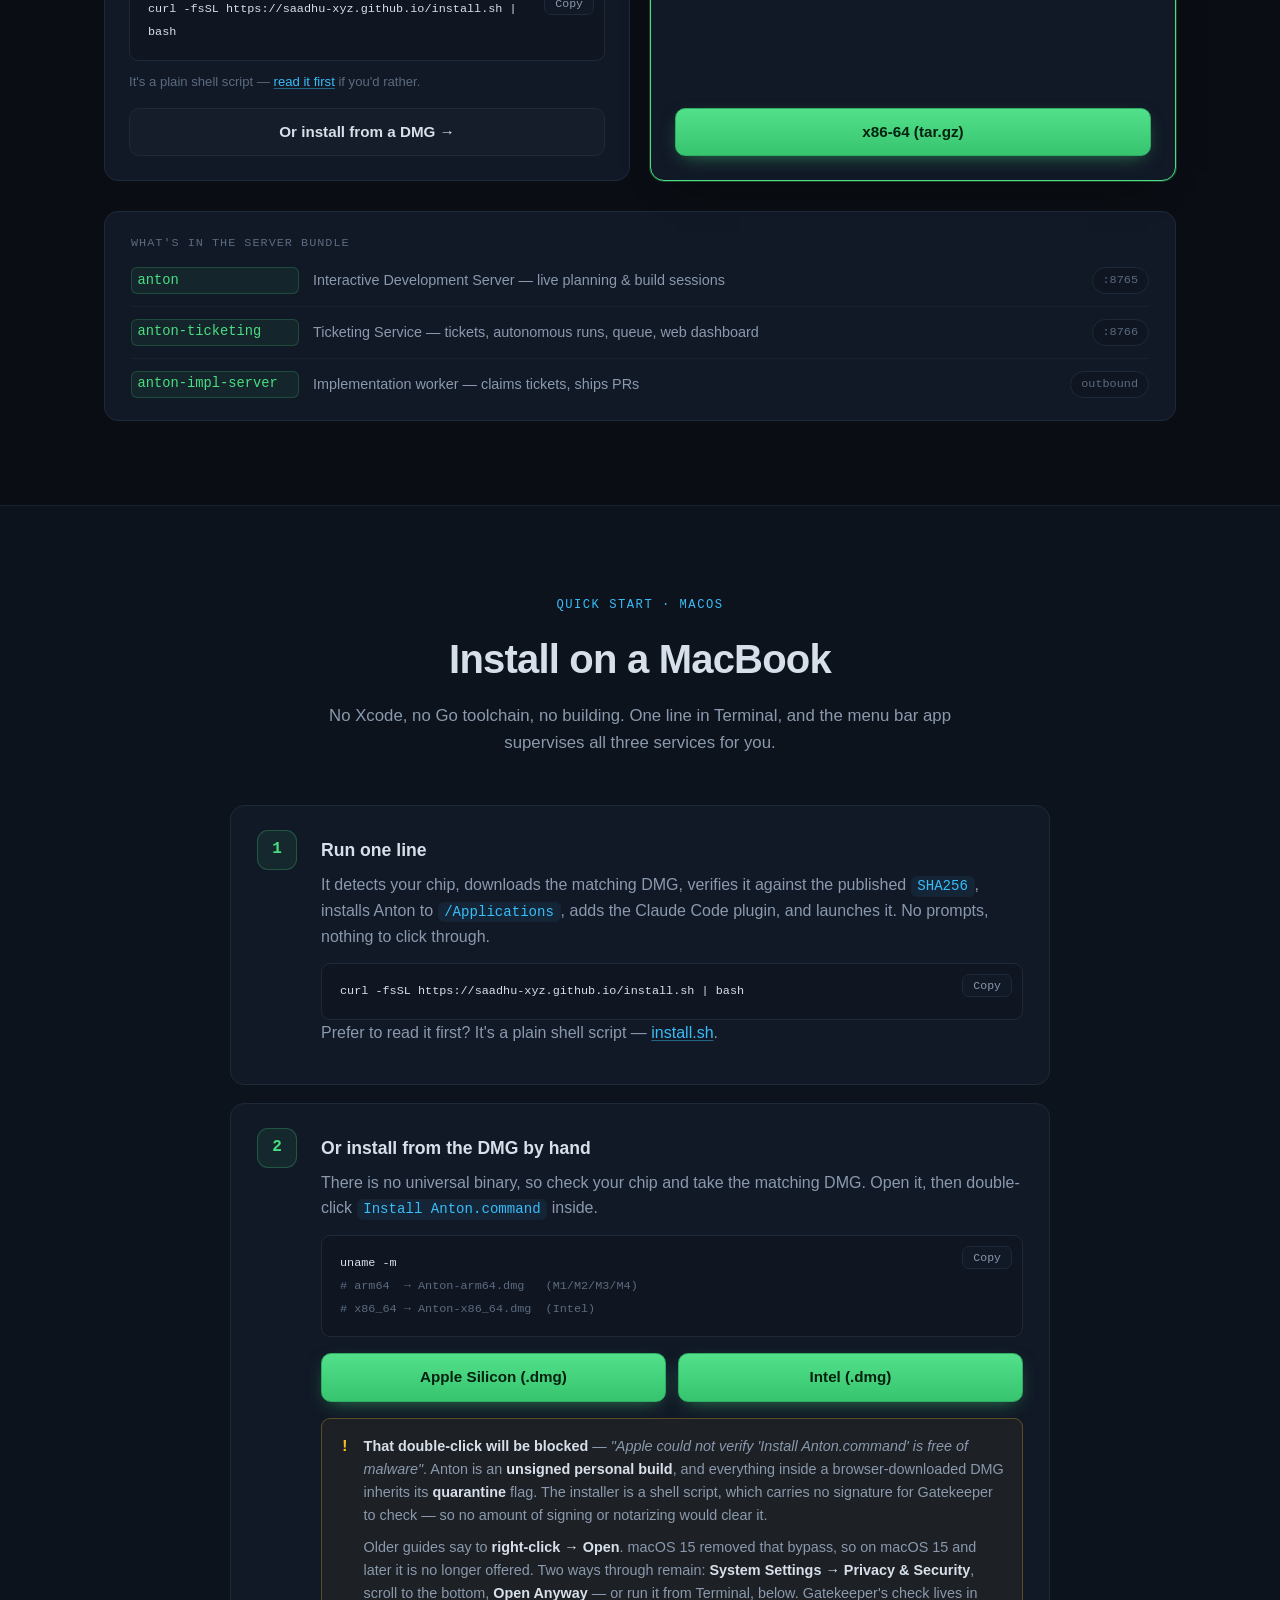
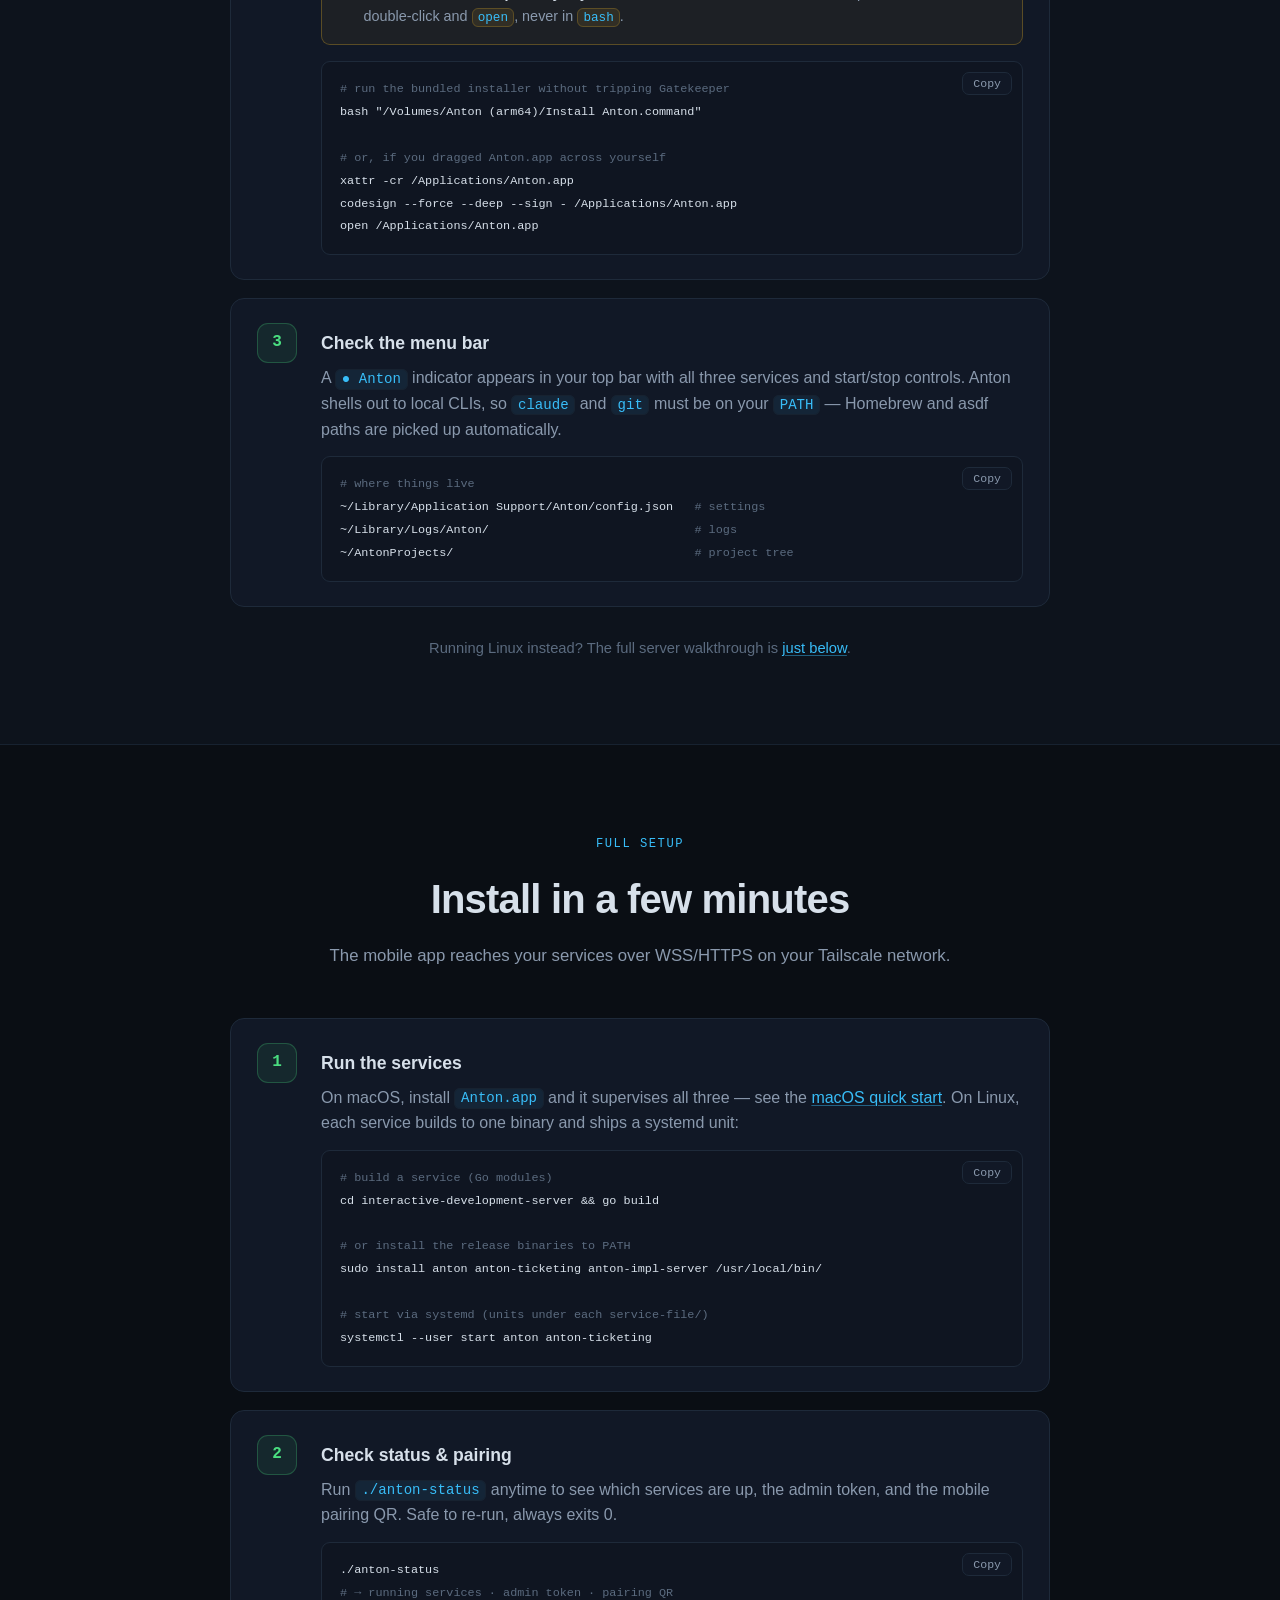
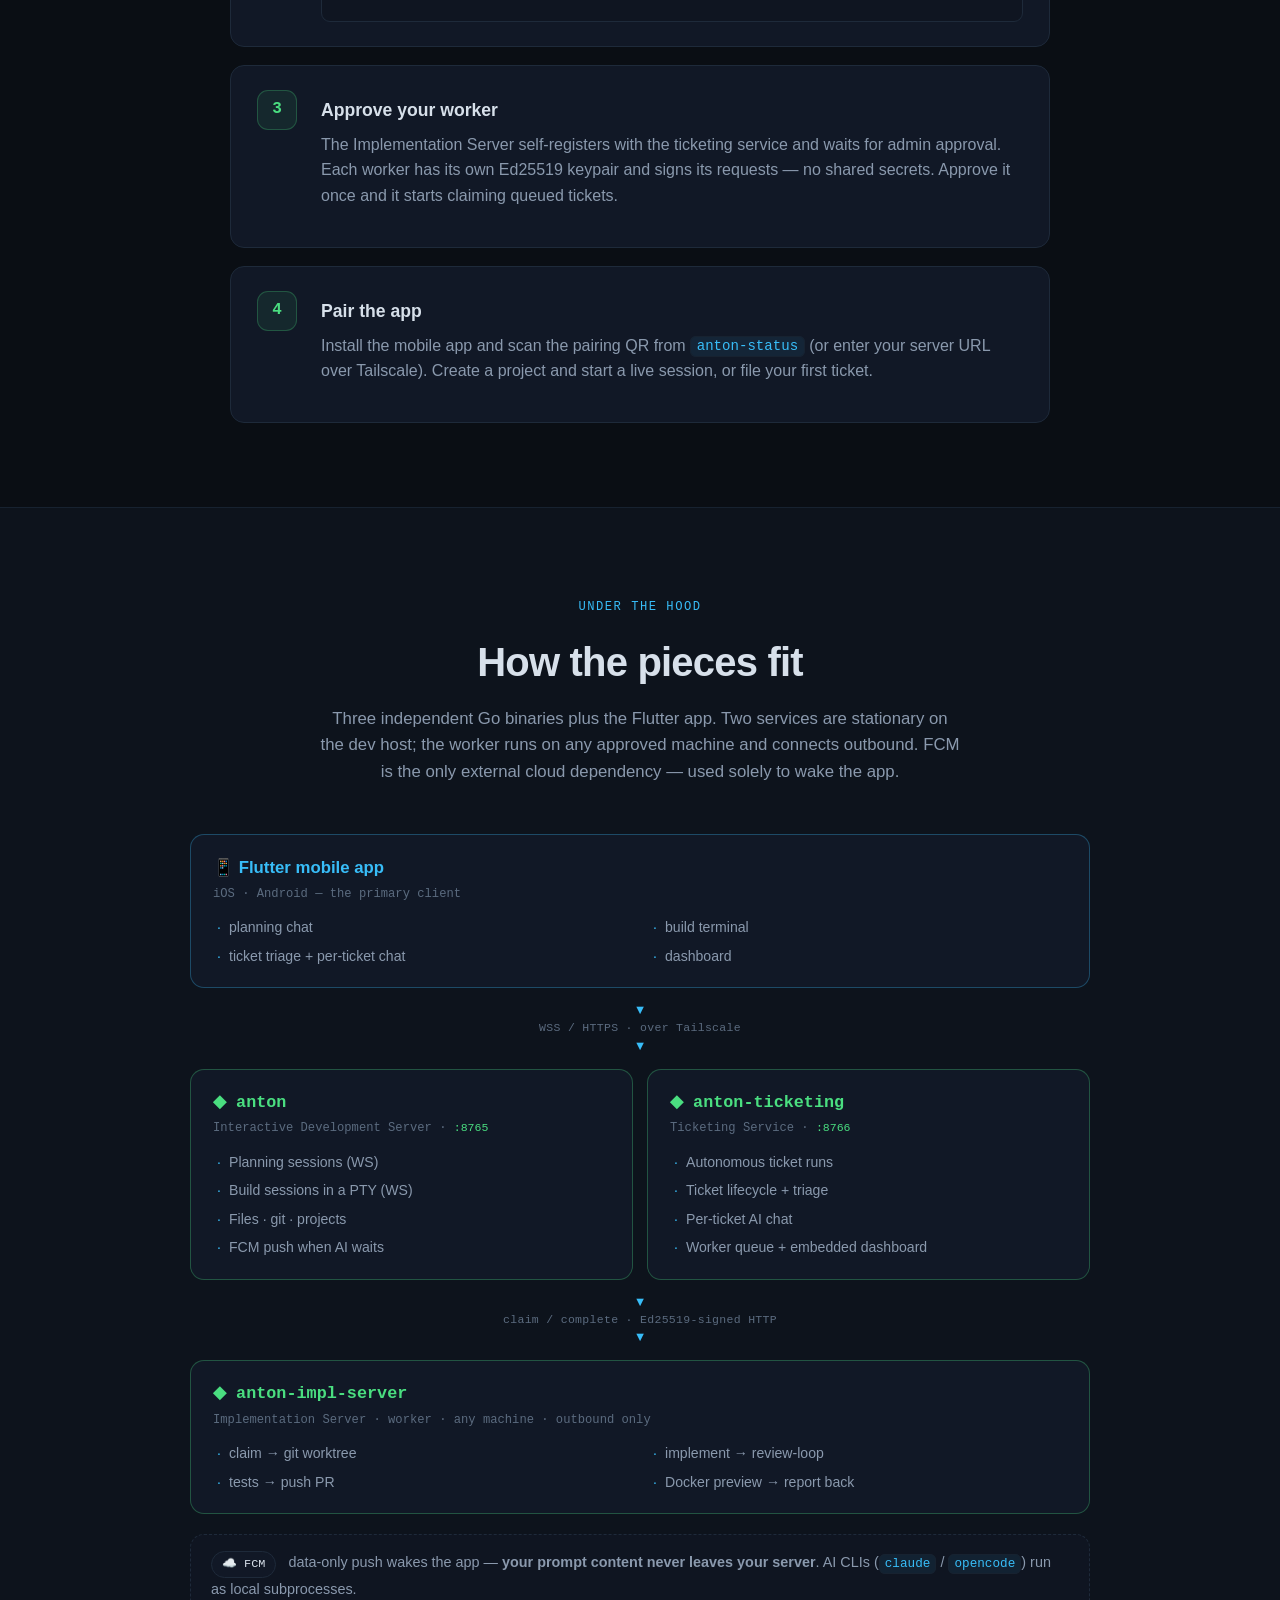
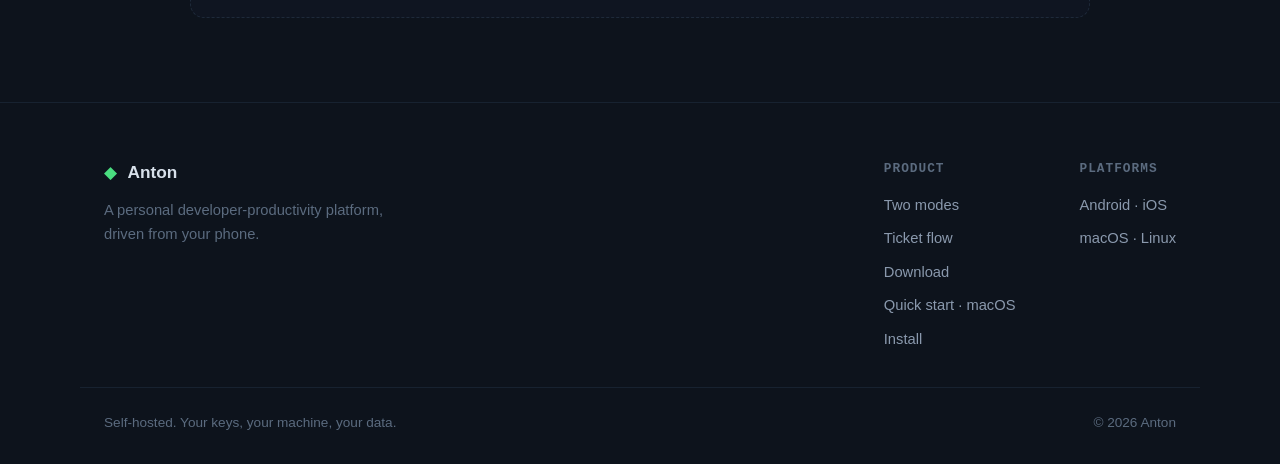
==== commit 34861889: "feat(site): show install.sh in the browser instead of downloading it "read it first" pointed straigh" ====
--- a/index.html
+++ b/index.html
@@ -207,7 +207,7 @@
             <pre><code>curl -fsSL https://saadhu-xyz.github.io/install.sh | bash</code></pre>
           </div>
           <p class="card-note">
-            It's a plain shell script — <a href="./install.sh">read it first</a> if you'd rather.
+            It's a plain shell script — <a href="./install-script.html">read it first</a> if you'd rather.
           </p>
           <div class="btn-row">
             <a class="btn btn-ghost" href="#manual-install">Or install from a DMG →</a>
@@ -270,7 +270,7 @@
             </div>
             <p>
               Prefer to read it first? It's a plain shell script —
-              <a href="./install.sh">install.sh</a>.
+              <a href="./install-script.html">install.sh</a>.
             </p>
           </div>
         </div>
--- a/styles.css
+++ b/styles.css
@@ -248,7 +248,7 @@
 /* ---------------- INLINE PROSE LINKS ----------------
    Global `a` is color:inherit/no-underline for nav, footer, cards and
    buttons. Links inside body copy need to actually look like links. */
-.card-desc a, .step-body p a, .dl-note a {
+.card-desc a, .card-note a, .step-body p a, .dl-note a {
   color: var(--accent-2);
   text-decoration: underline;
   text-underline-offset: 2px;
@@ -256,7 +256,7 @@
   text-decoration-color: rgba(56,189,248,.45);
   transition: color .15s, text-decoration-color .15s;
 }
-.card-desc a:hover, .step-body p a:hover, .dl-note a:hover {
+.card-desc a:hover, .card-note a:hover, .step-body p a:hover, .dl-note a:hover {
   color: var(--accent); text-decoration-color: var(--accent);
 }
 
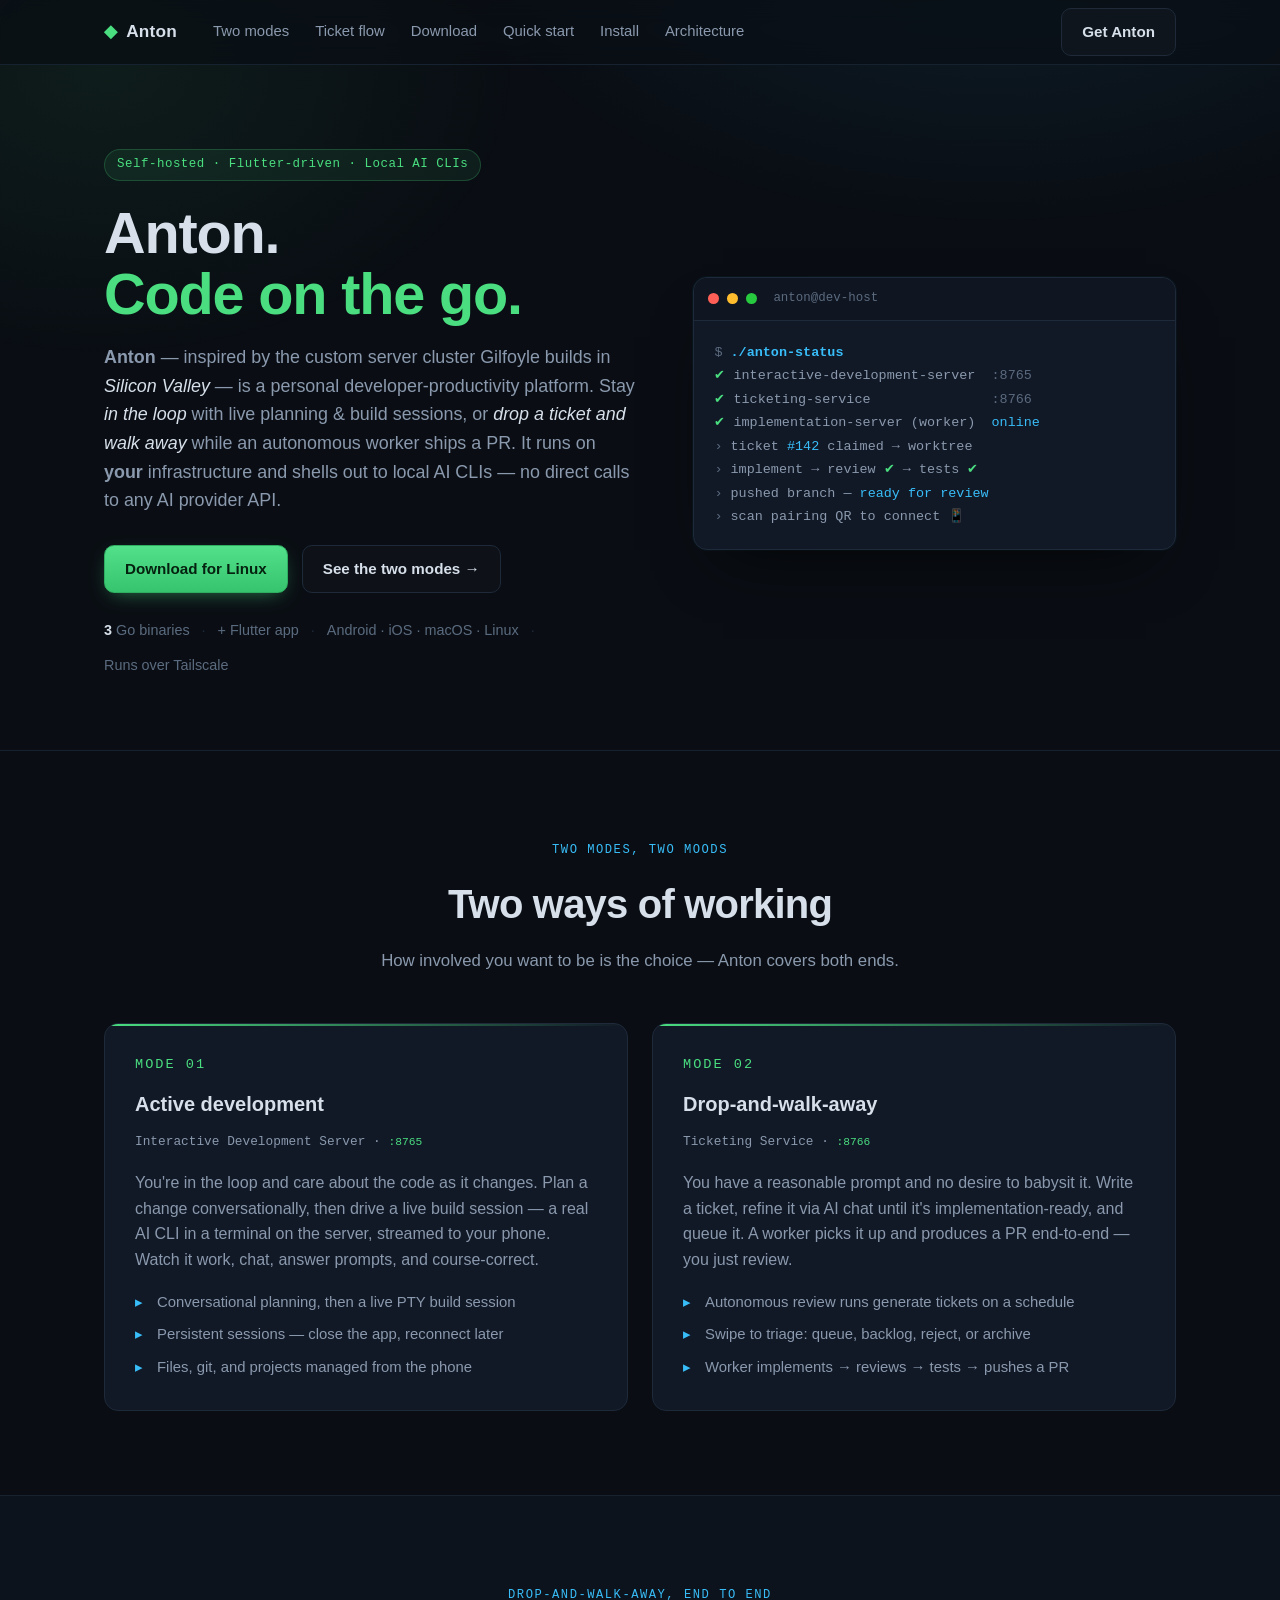
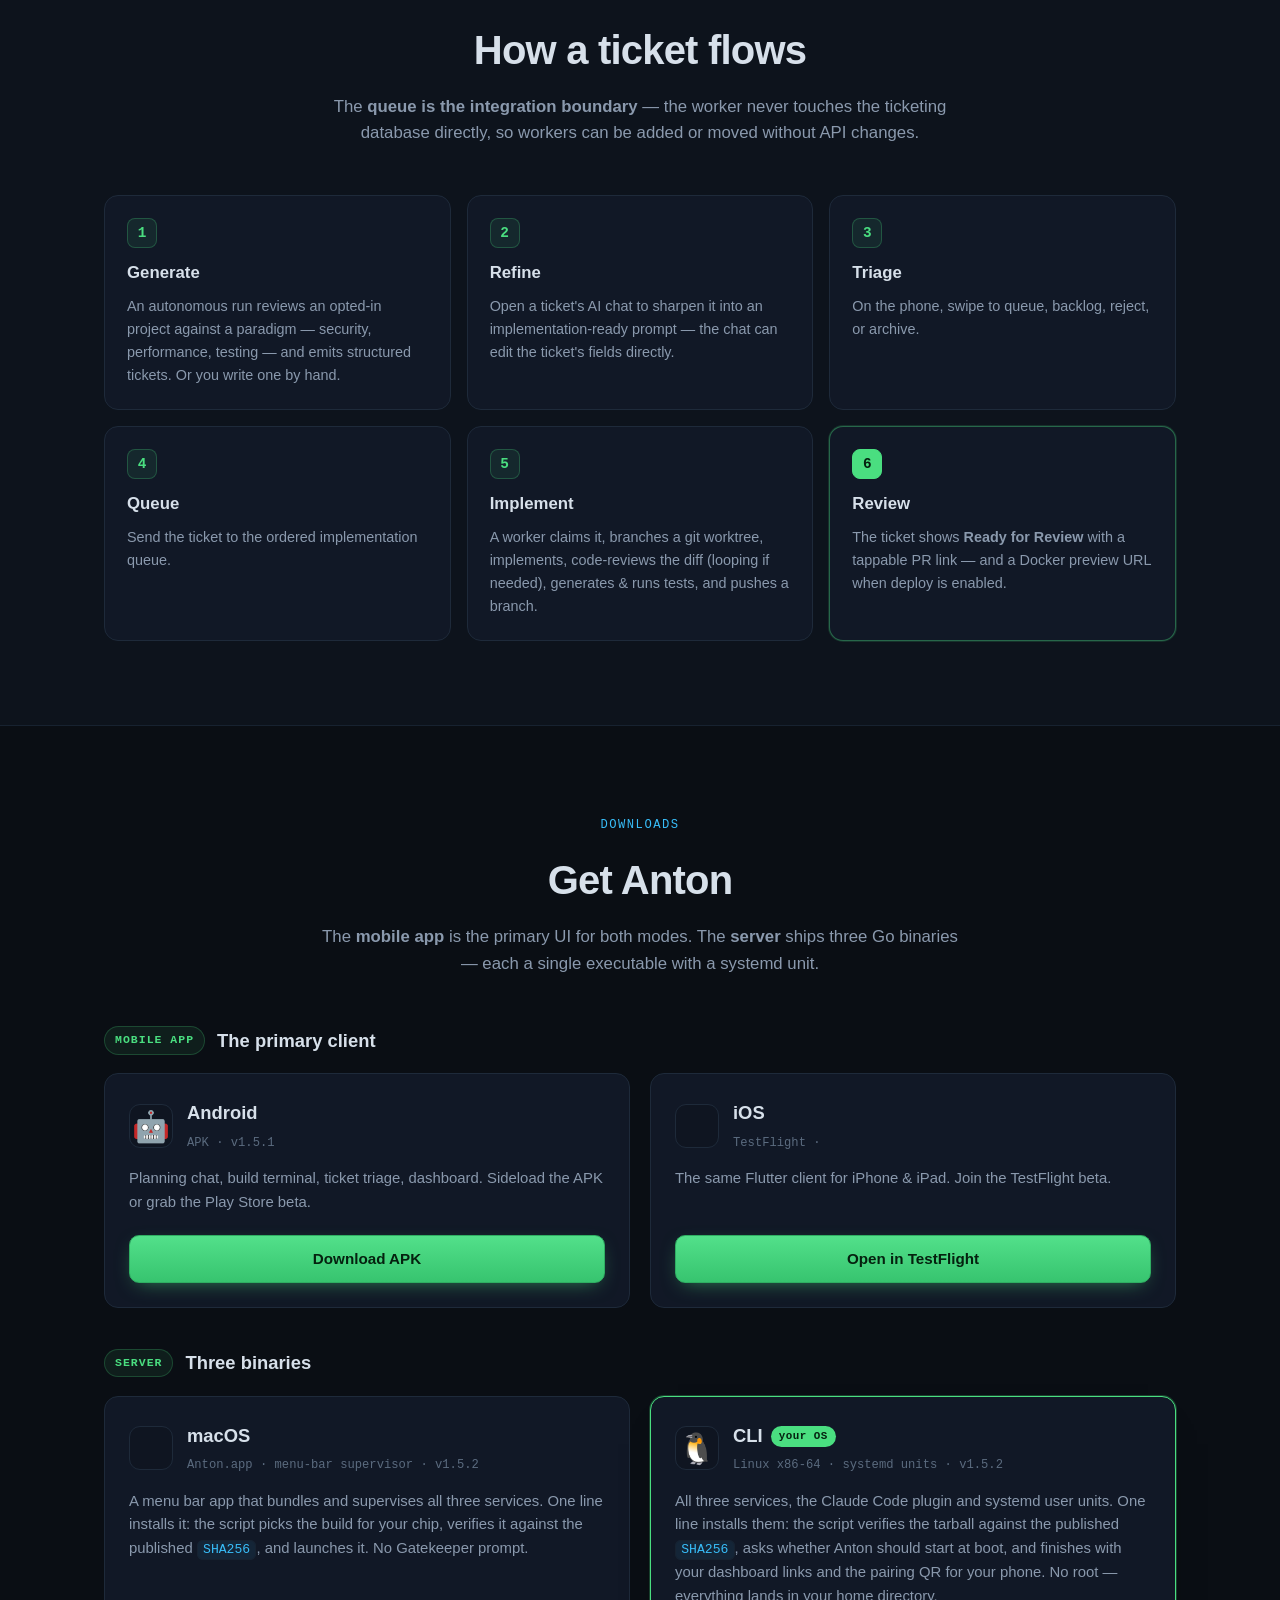
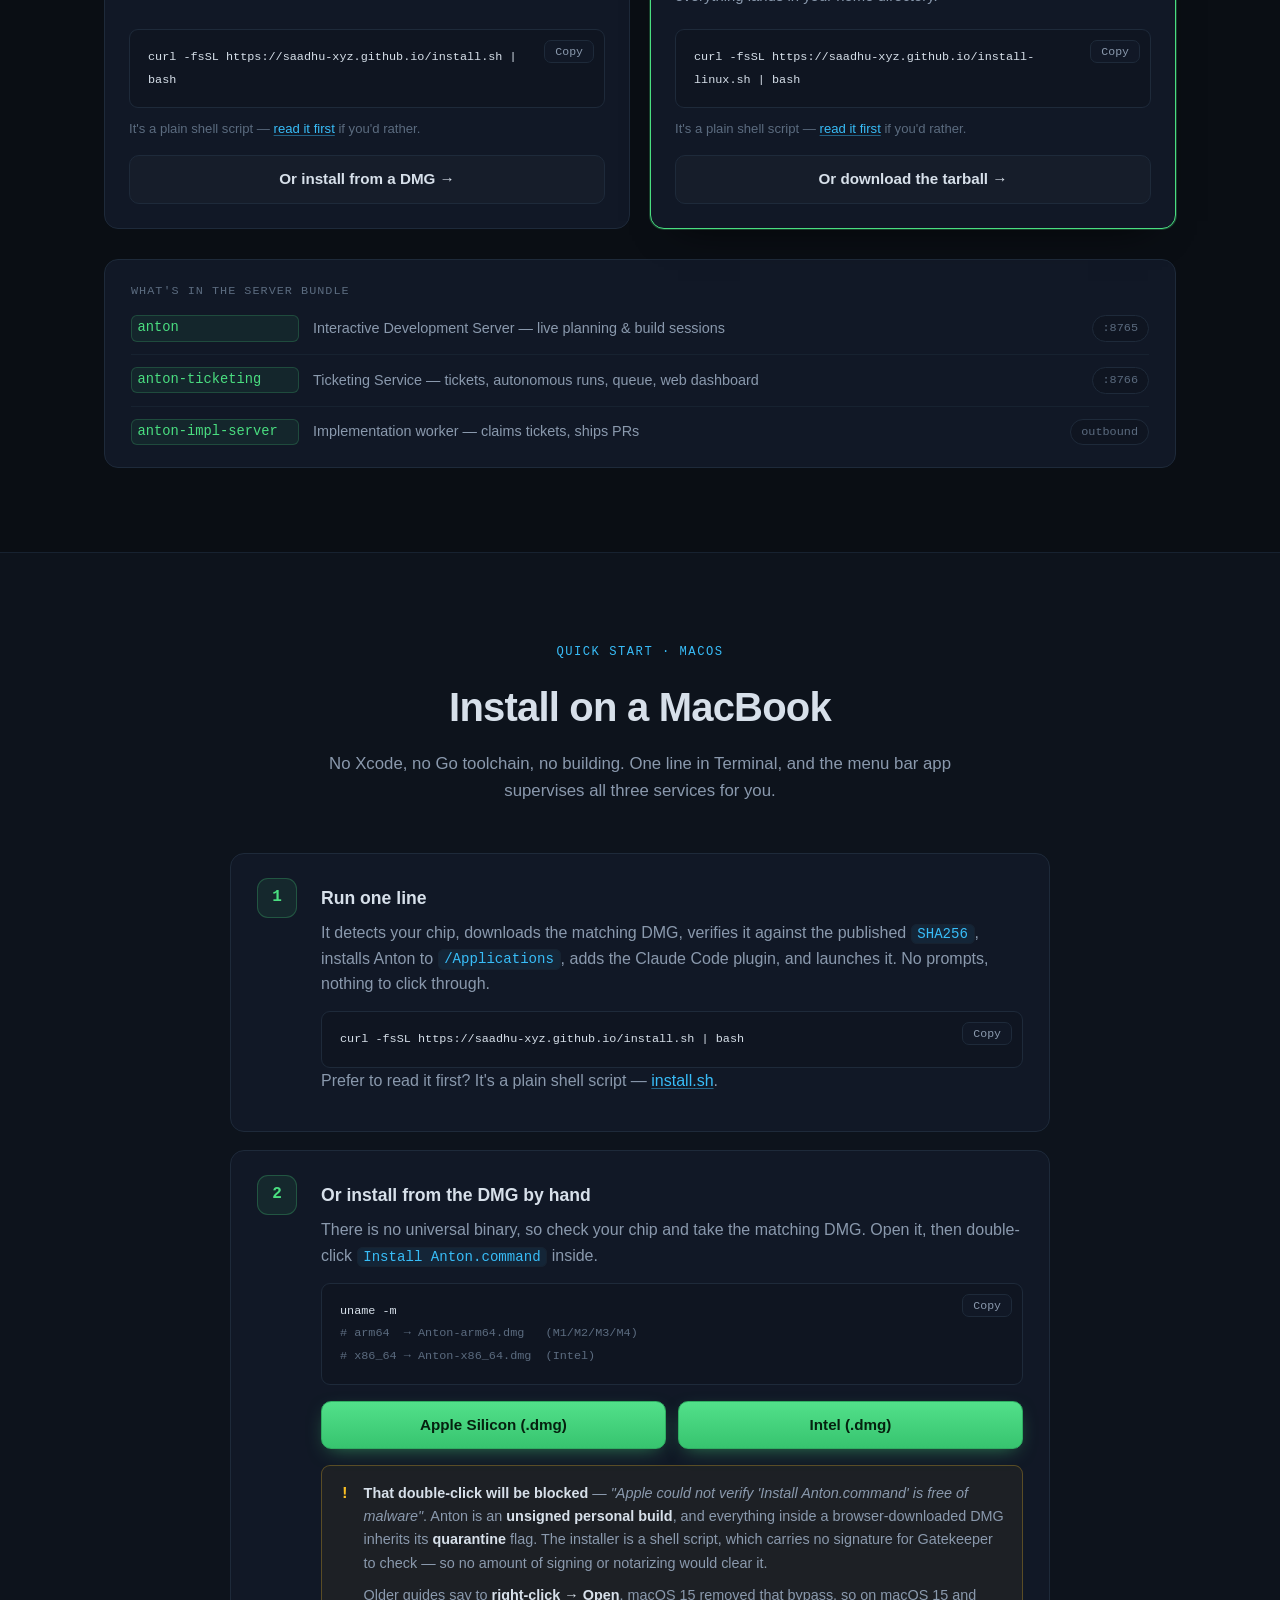
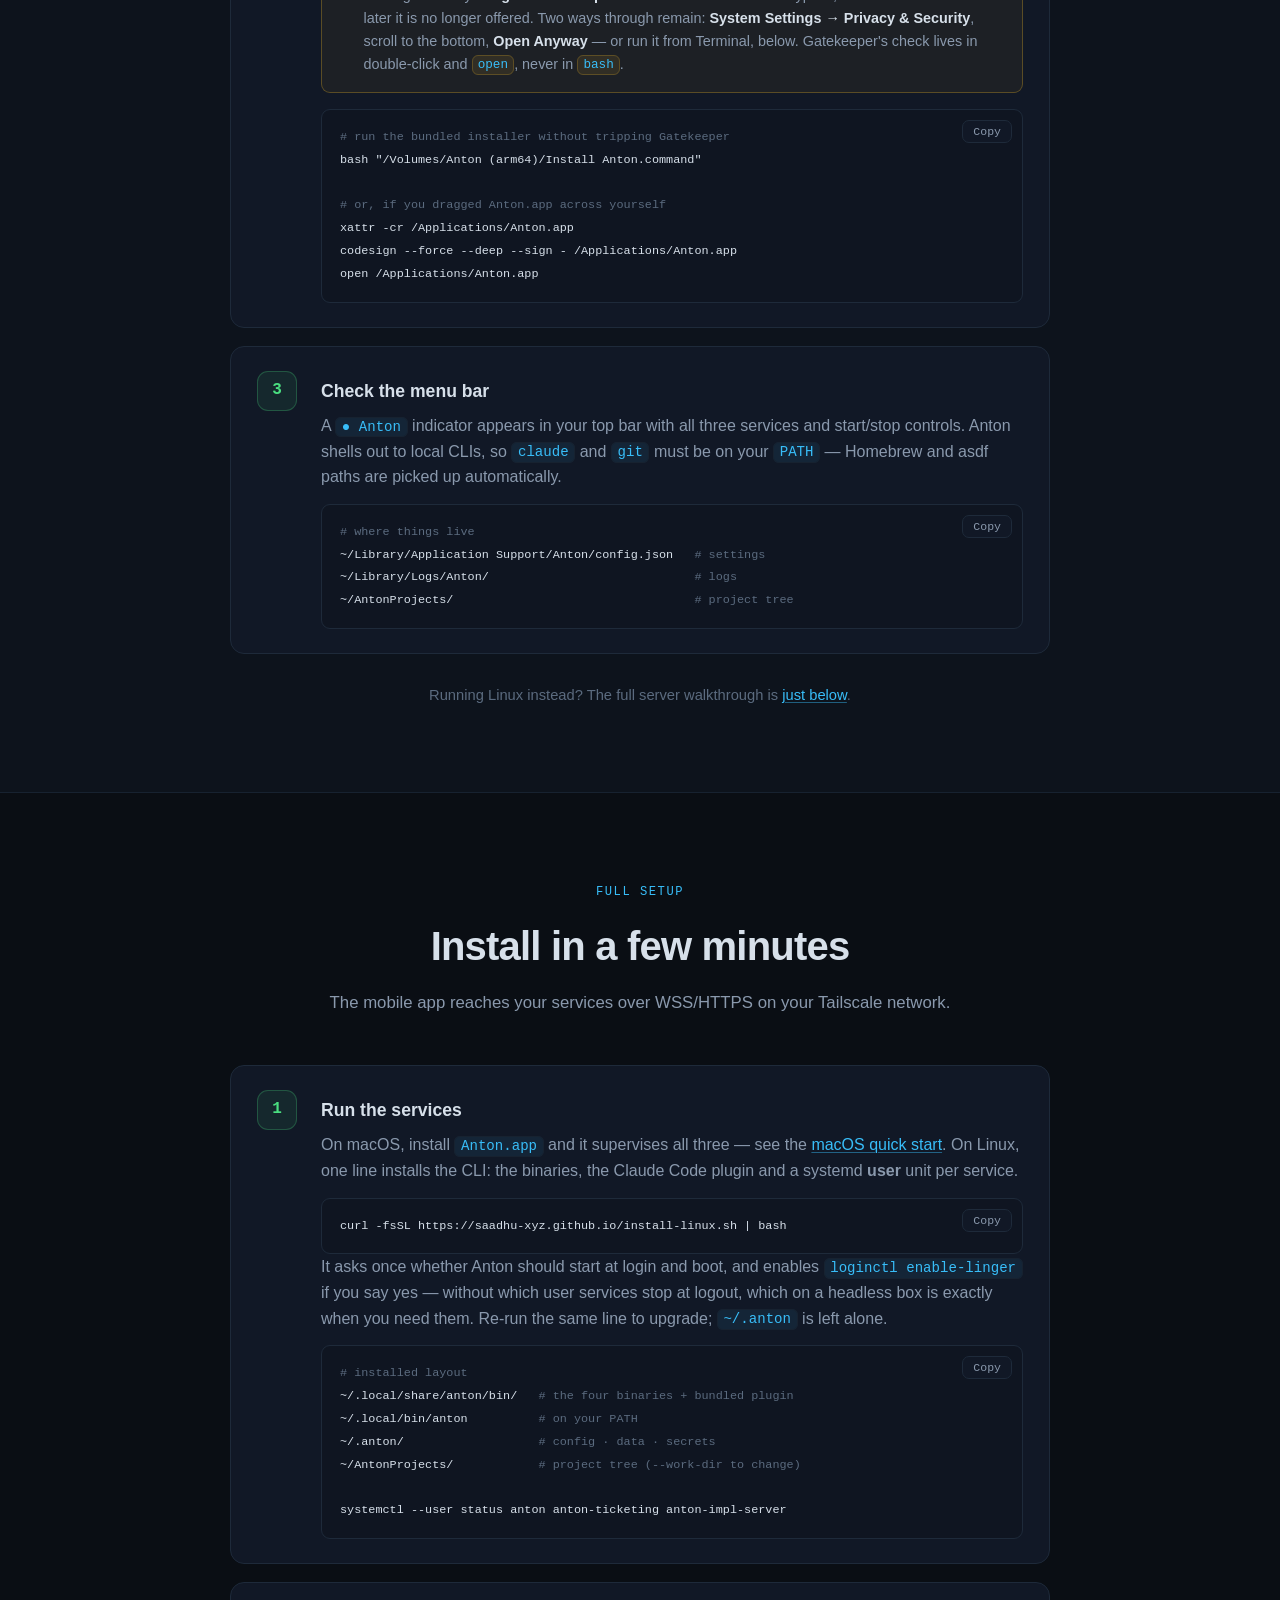
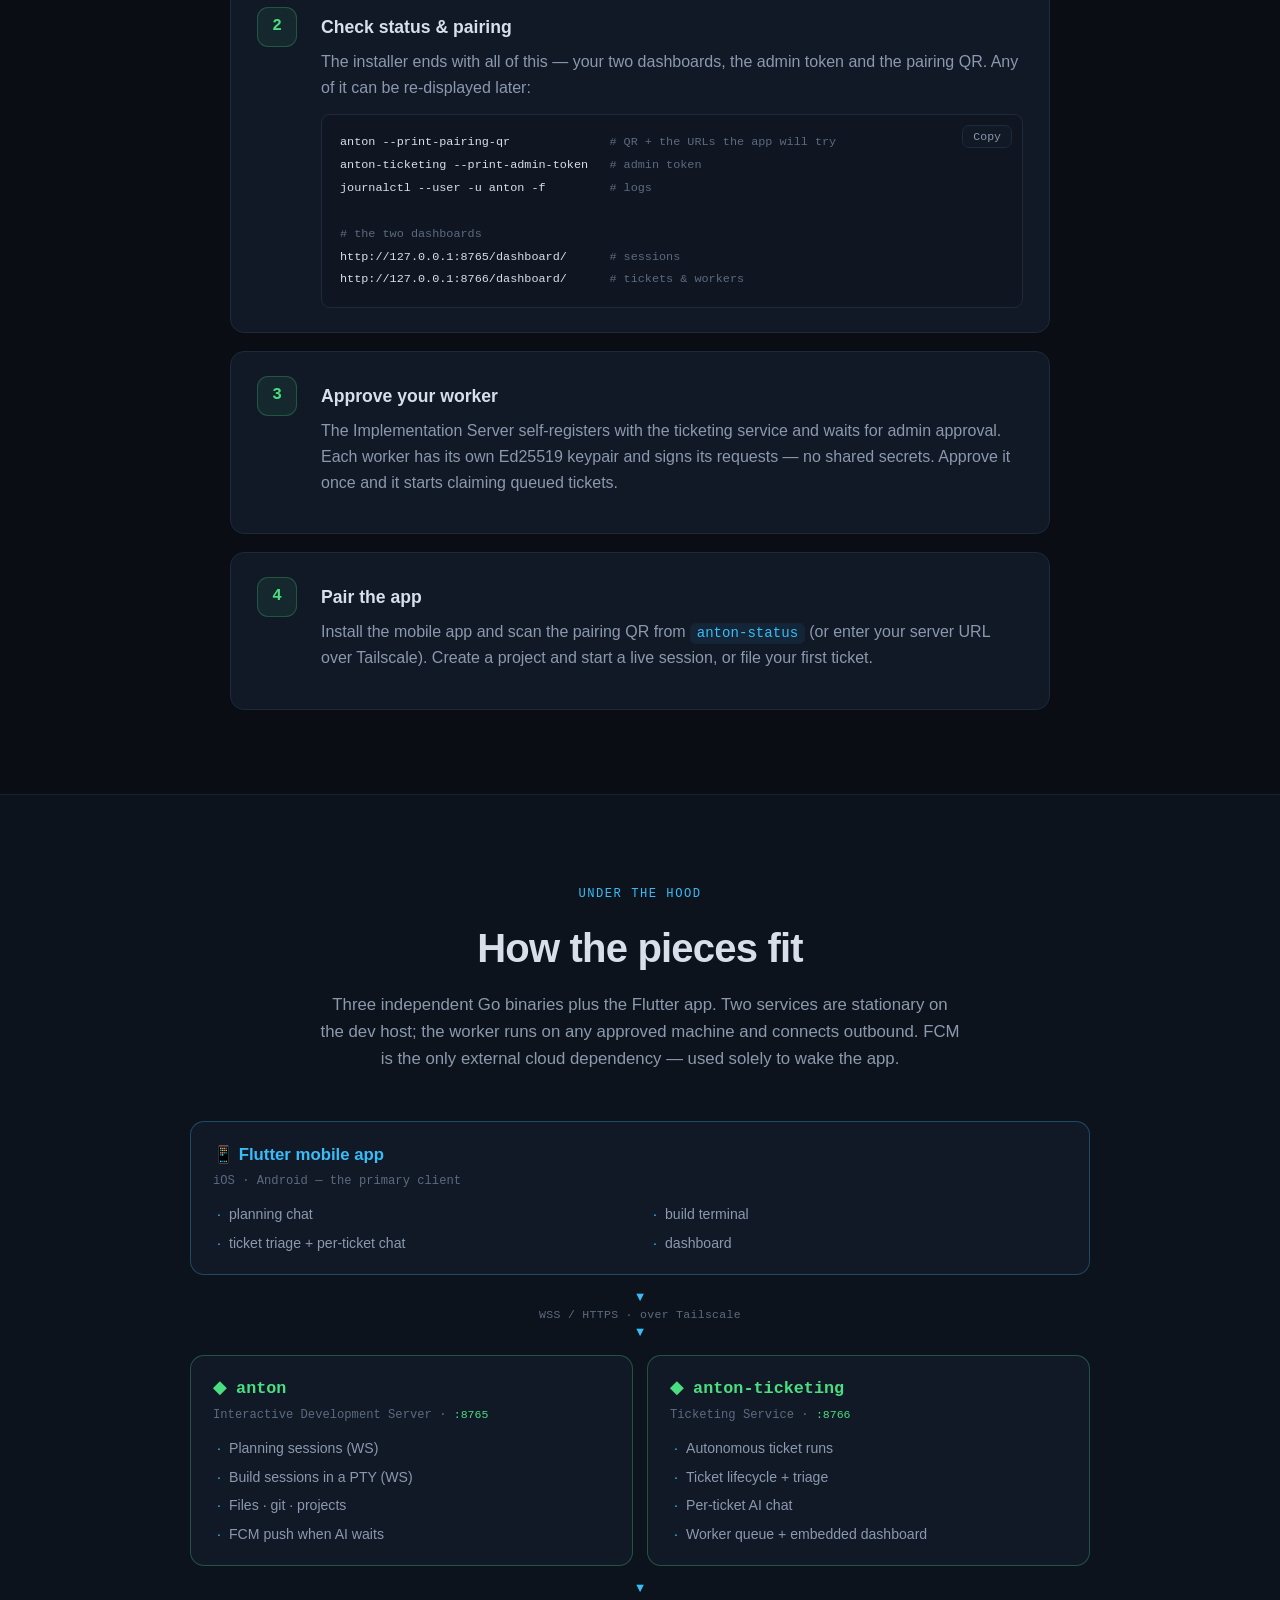
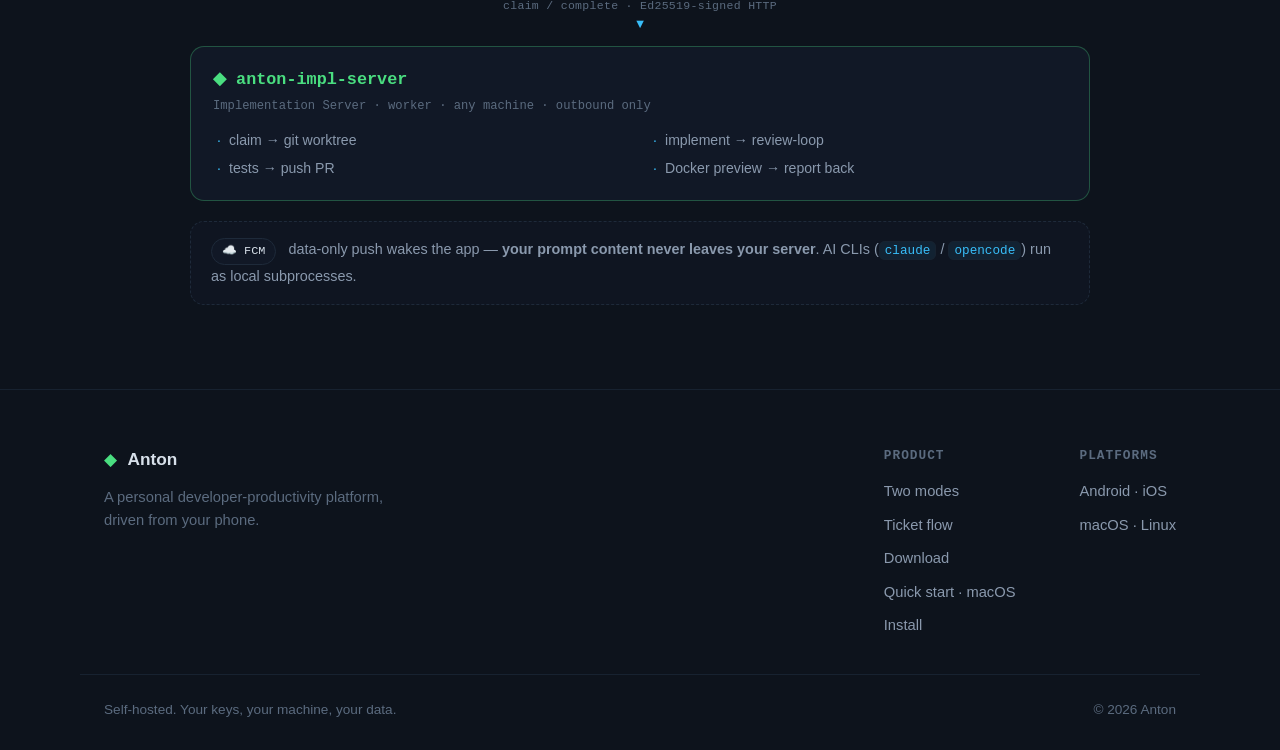
==== commit bb416ba7: "feat: Linux CLI install card and install-linux.sh The Linux card offered a tarball and nothing else," ====
--- a/index.html
+++ b/index.html
@@ -218,15 +218,26 @@
           <div class="card-top">
             <div class="card-icon">🐧</div>
             <div>
-              <h4>Linux</h4>
-              <span class="card-meta">raw binaries · systemd units · <span data-ver="linux-amd64"></span></span>
+              <h4>CLI</h4>
+              <span class="card-meta">Linux x86-64 · systemd units · <span data-ver="linux-amd64"></span></span>
             </div>
           </div>
           <p class="card-desc">
-            All three binaries plus their systemd units. The worker can also run standalone on
-            any approved machine.
+            All three services, the Claude Code plugin and systemd user units. One line installs
+            them: the script verifies the tarball against the published <code>SHA256</code>, asks
+            whether Anton should start at boot, and finishes with your dashboard links and the
+            pairing QR for your phone. No root — everything lands in your home directory.
           </p>
-          <a class="btn btn-primary btn-block" data-dl="linux-amd64">x86-64 (tar.gz)</a>
+          <div class="code-block is-wrap">
+            <button class="copy" data-copy>Copy</button>
+            <pre><code>curl -fsSL https://saadhu-xyz.github.io/install-linux.sh | bash</code></pre>
+          </div>
+          <p class="card-note">
+            It's a plain shell script — <a href="./install-linux-script.html">read it first</a> if you'd rather.
+          </p>
+          <div class="btn-row">
+            <a class="btn btn-ghost" data-dl="linux-amd64">Or download the tarball →</a>
+          </div>
         </article>
       </div>
 
@@ -367,17 +378,30 @@
           <div class="step-badge">1</div>
           <div class="step-body">
             <h4>Run the services</h4>
-            <p>On macOS, install <code>Anton.app</code> and it supervises all three — see the <a href="#quickstart">macOS quick start</a>. On Linux, each service builds to one binary and ships a systemd unit:</p>
+            <p>
+              On macOS, install <code>Anton.app</code> and it supervises all three — see the
+              <a href="#quickstart">macOS quick start</a>. On Linux, one line installs the CLI:
+              the binaries, the Claude Code plugin and a systemd <b>user</b> unit per service.
+            </p>
+            <div class="code-block is-wrap">
+              <button class="copy" data-copy>Copy</button>
+              <pre><code>curl -fsSL https://saadhu-xyz.github.io/install-linux.sh | bash</code></pre>
+            </div>
+            <p>
+              It asks once whether Anton should start at login and boot, and enables
+              <code>loginctl enable-linger</code> if you say yes — without which user services
+              stop at logout, which on a headless box is exactly when you need them. Re-run the
+              same line to upgrade; <code>~/.anton</code> is left alone.
+            </p>
             <div class="code-block">
               <button class="copy" data-copy>Copy</button>
-              <pre><code><span class="c-dim"># build a service (Go modules)</span>
-cd interactive-development-server && go build
-
-<span class="c-dim"># or install the release binaries to PATH</span>
-sudo install anton anton-ticketing anton-impl-server /usr/local/bin/
-
-<span class="c-dim"># start via systemd (units under each service-file/)</span>
-systemctl --user start anton anton-ticketing</code></pre>
+              <pre><code><span class="c-dim"># installed layout</span>
+~/.local/share/anton/bin/   <span class="c-dim"># the four binaries + bundled plugin</span>
+~/.local/bin/anton          <span class="c-dim"># on your PATH</span>
+~/.anton/                   <span class="c-dim"># config · data · secrets</span>
+~/AntonProjects/            <span class="c-dim"># project tree (--work-dir to change)</span>
+
+systemctl --user status anton anton-ticketing anton-impl-server</code></pre>
             </div>
           </div>
         </div>
@@ -386,11 +410,19 @@
           <div class="step-badge">2</div>
           <div class="step-body">
             <h4>Check status &amp; pairing</h4>
-            <p>Run <code>./anton-status</code> anytime to see which services are up, the admin token, and the mobile pairing QR. Safe to re-run, always exits 0.</p>
+            <p>
+              The installer ends with all of this — your two dashboards, the admin token and the
+              pairing QR. Any of it can be re-displayed later:
+            </p>
             <div class="code-block">
               <button class="copy" data-copy>Copy</button>
-              <pre><code>./anton-status
-<span class="c-dim"># → running services · admin token · pairing QR</span></code></pre>
+              <pre><code>anton --print-pairing-qr              <span class="c-dim"># QR + the URLs the app will try</span>
+anton-ticketing --print-admin-token   <span class="c-dim"># admin token</span>
+journalctl --user -u anton -f         <span class="c-dim"># logs</span>
+
+<span class="c-dim"># the two dashboards</span>
+http://127.0.0.1:8765/dashboard/      <span class="c-dim"># sessions</span>
+http://127.0.0.1:8766/dashboard/      <span class="c-dim"># tickets &amp; workers</span></code></pre>
             </div>
           </div>
         </div>
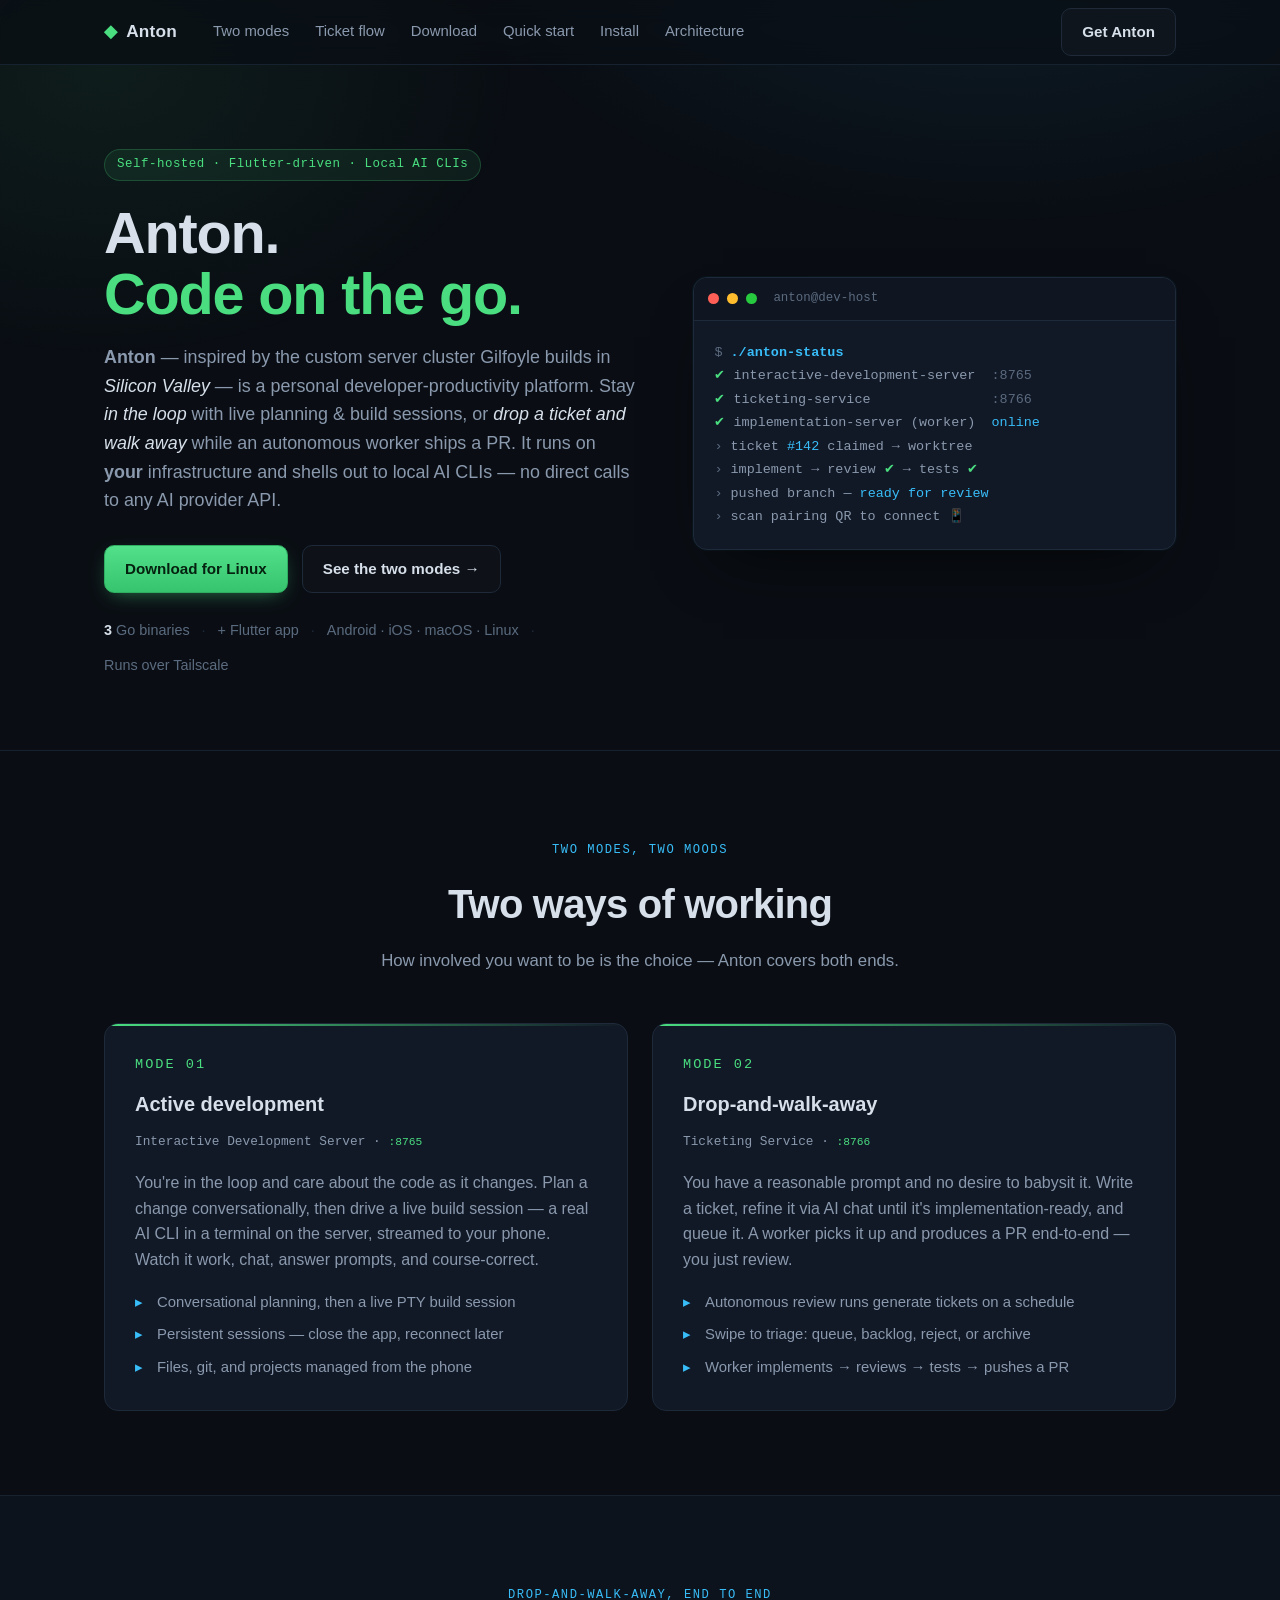
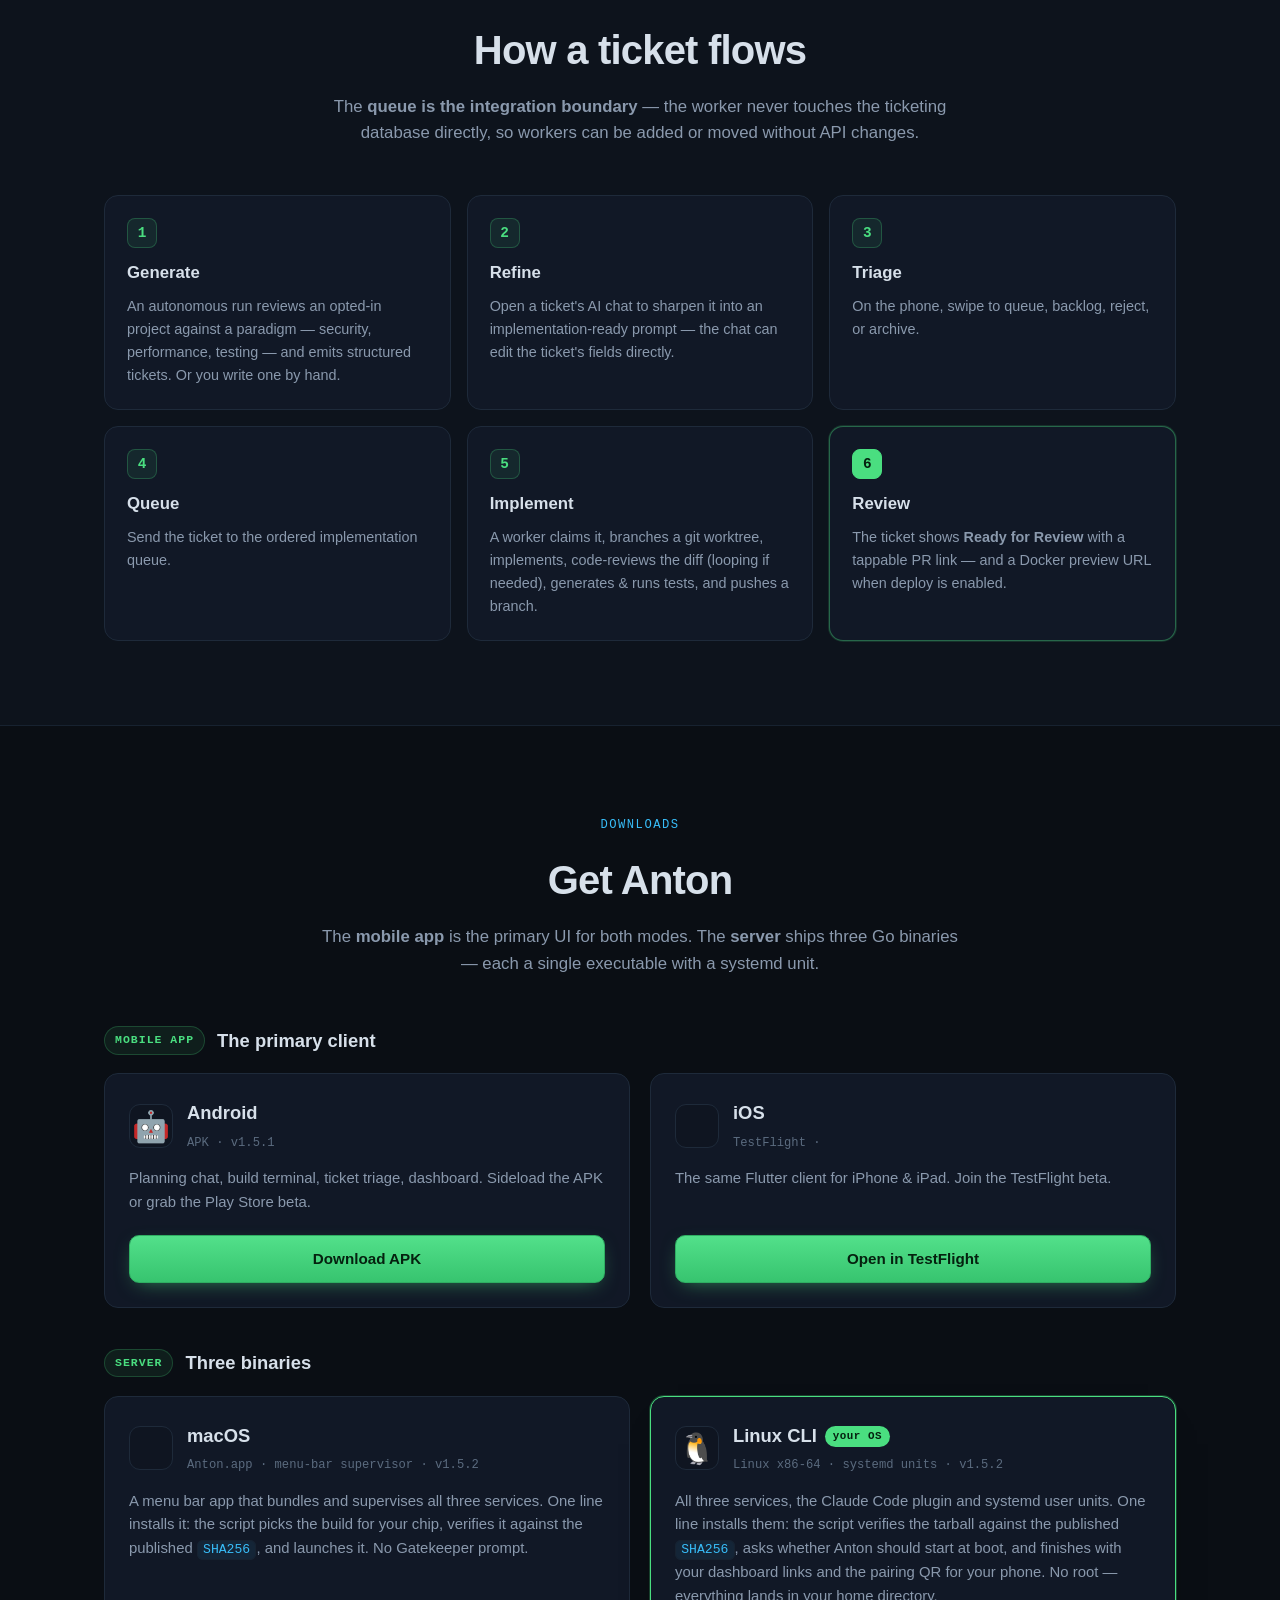
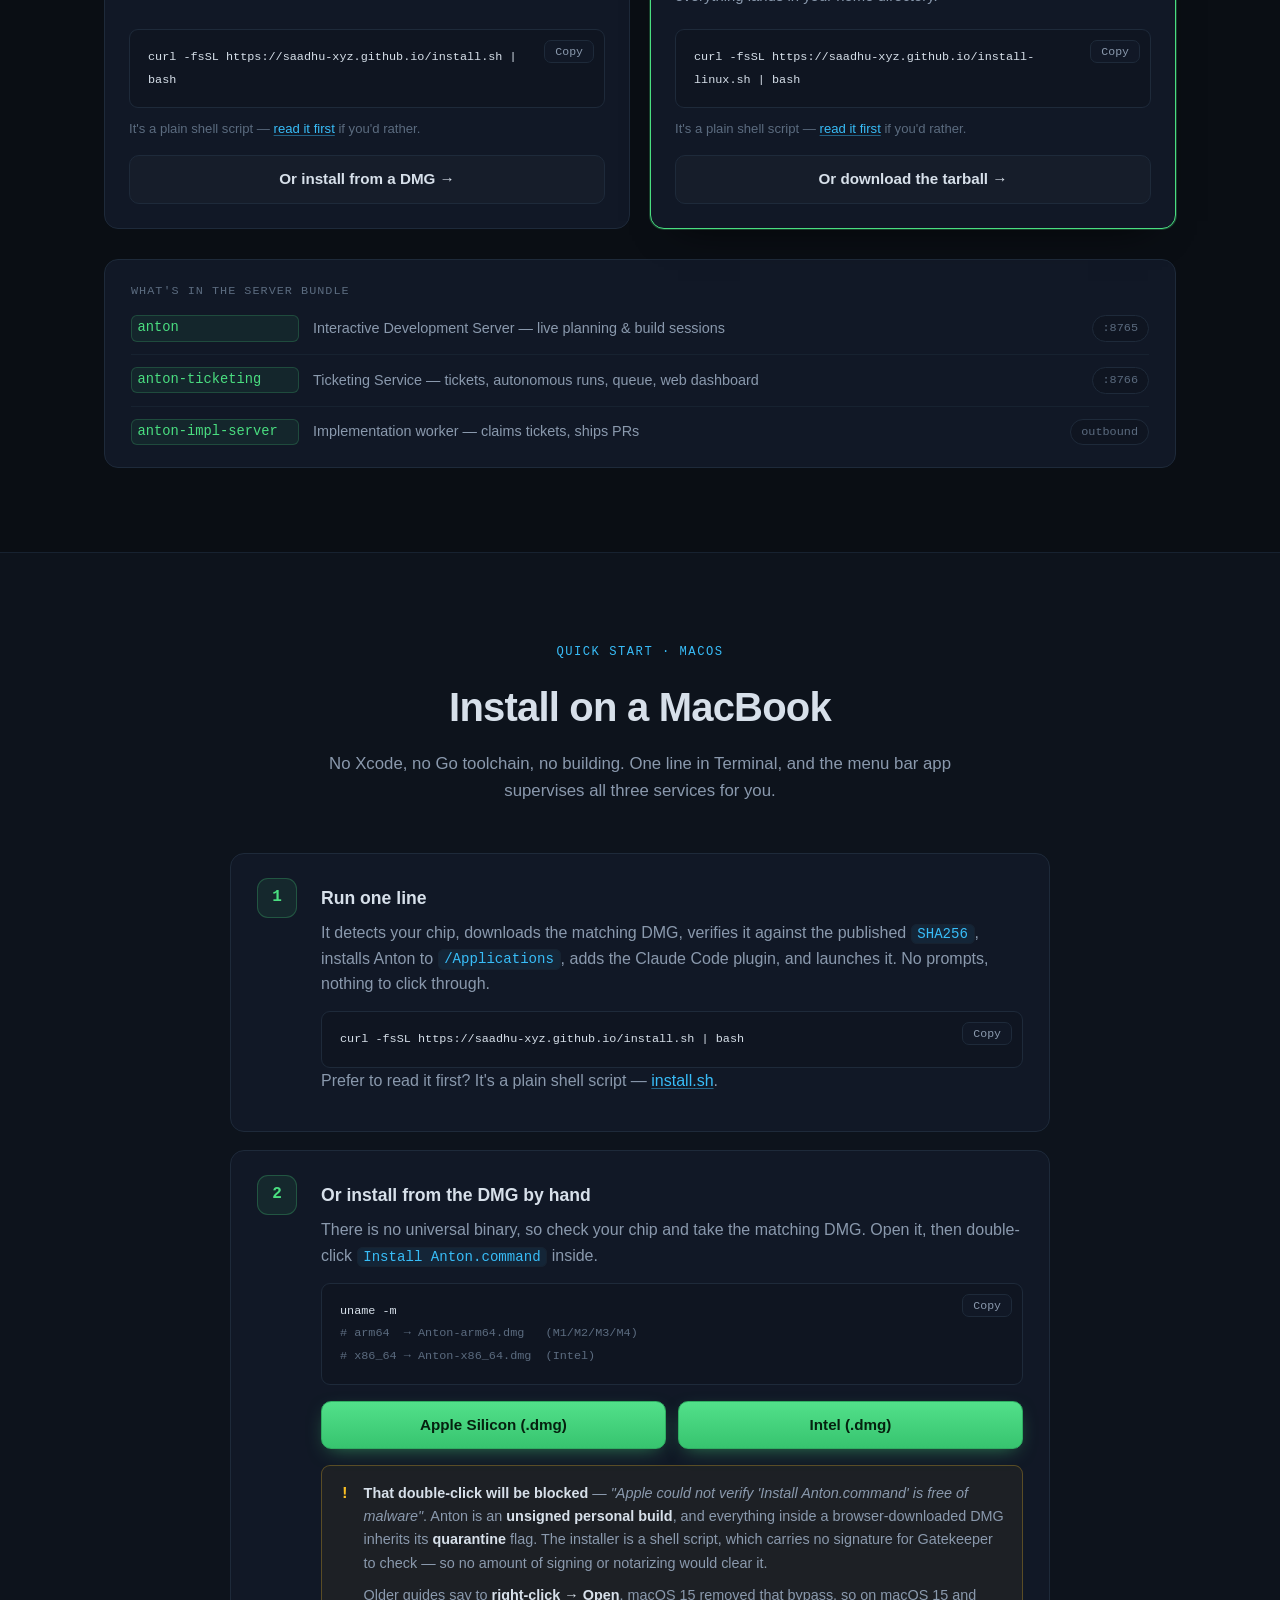
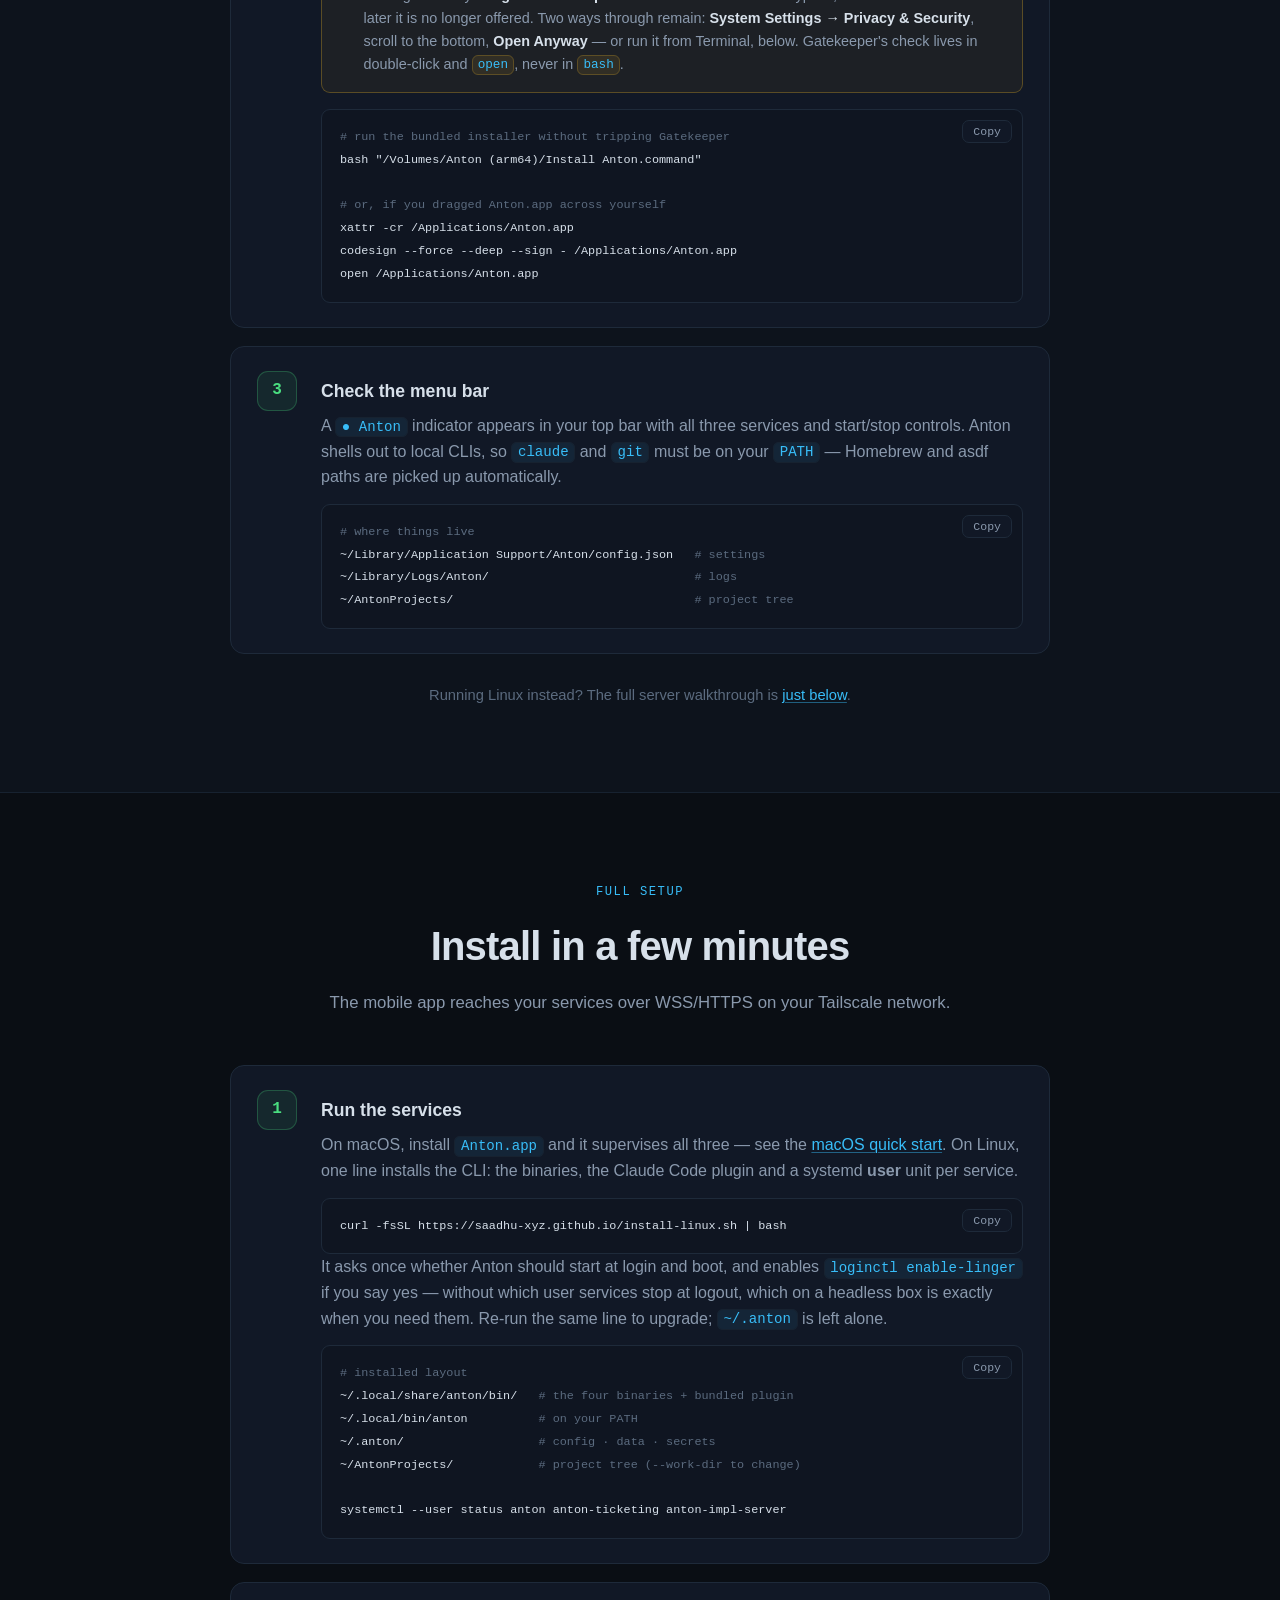
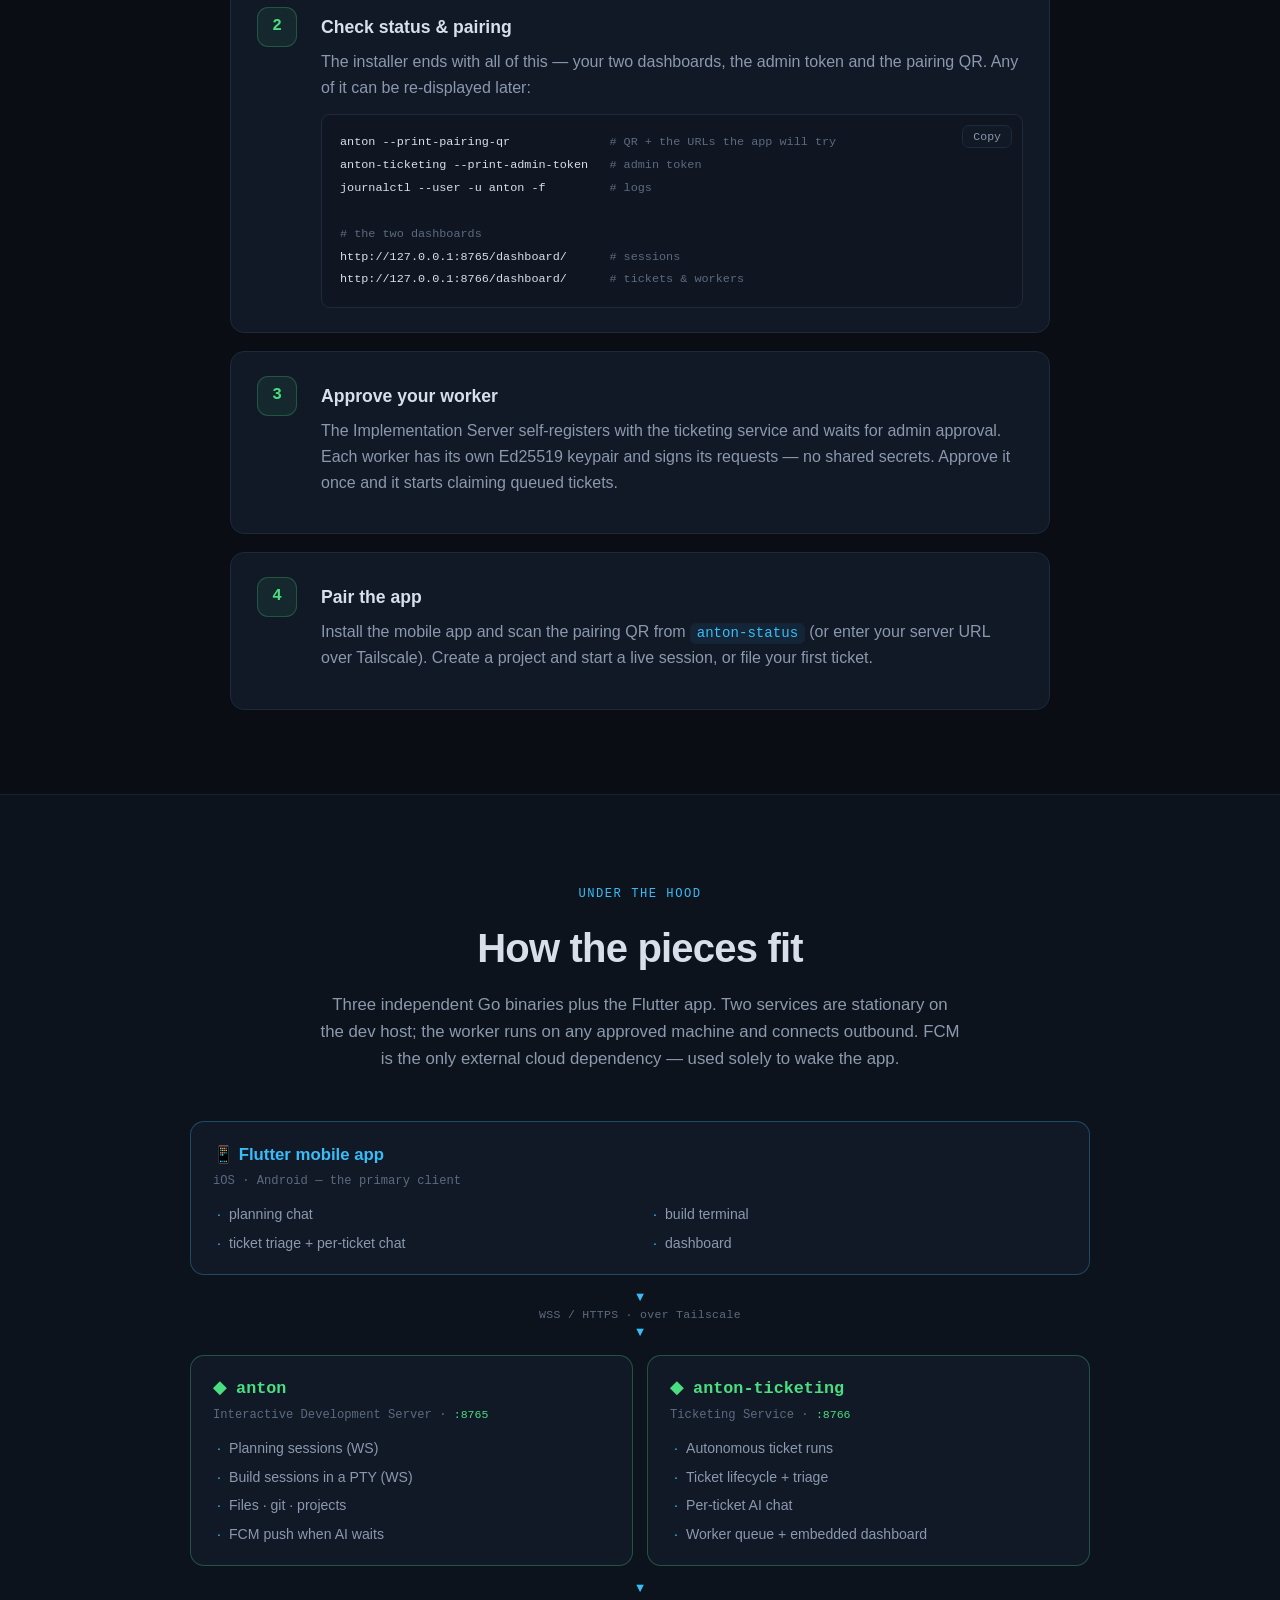
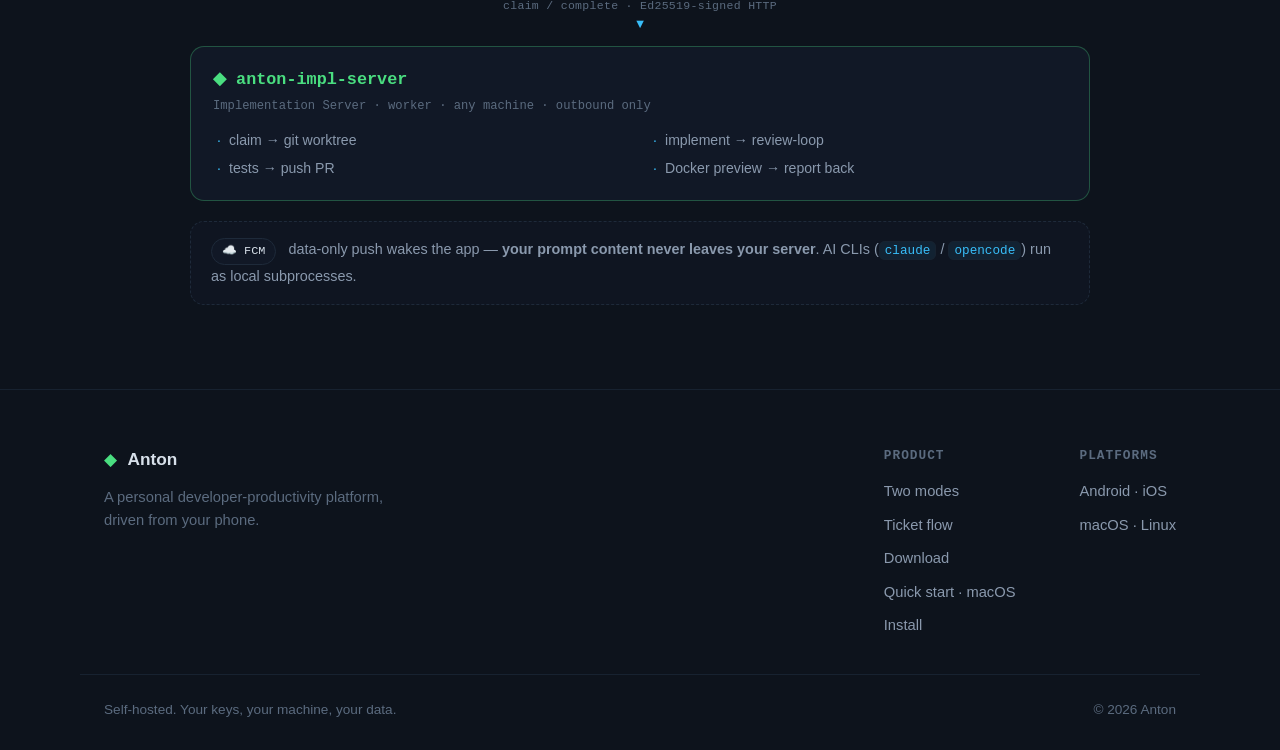
==== commit a61794c9: "Change title to linux-cli on card" ====
--- a/index.html
+++ b/index.html
@@ -218,7 +218,7 @@
           <div class="card-top">
             <div class="card-icon">🐧</div>
             <div>
-              <h4>CLI</h4>
+              <h4>Linux CLI</h4>
               <span class="card-meta">Linux x86-64 · systemd units · <span data-ver="linux-amd64"></span></span>
             </div>
           </div>
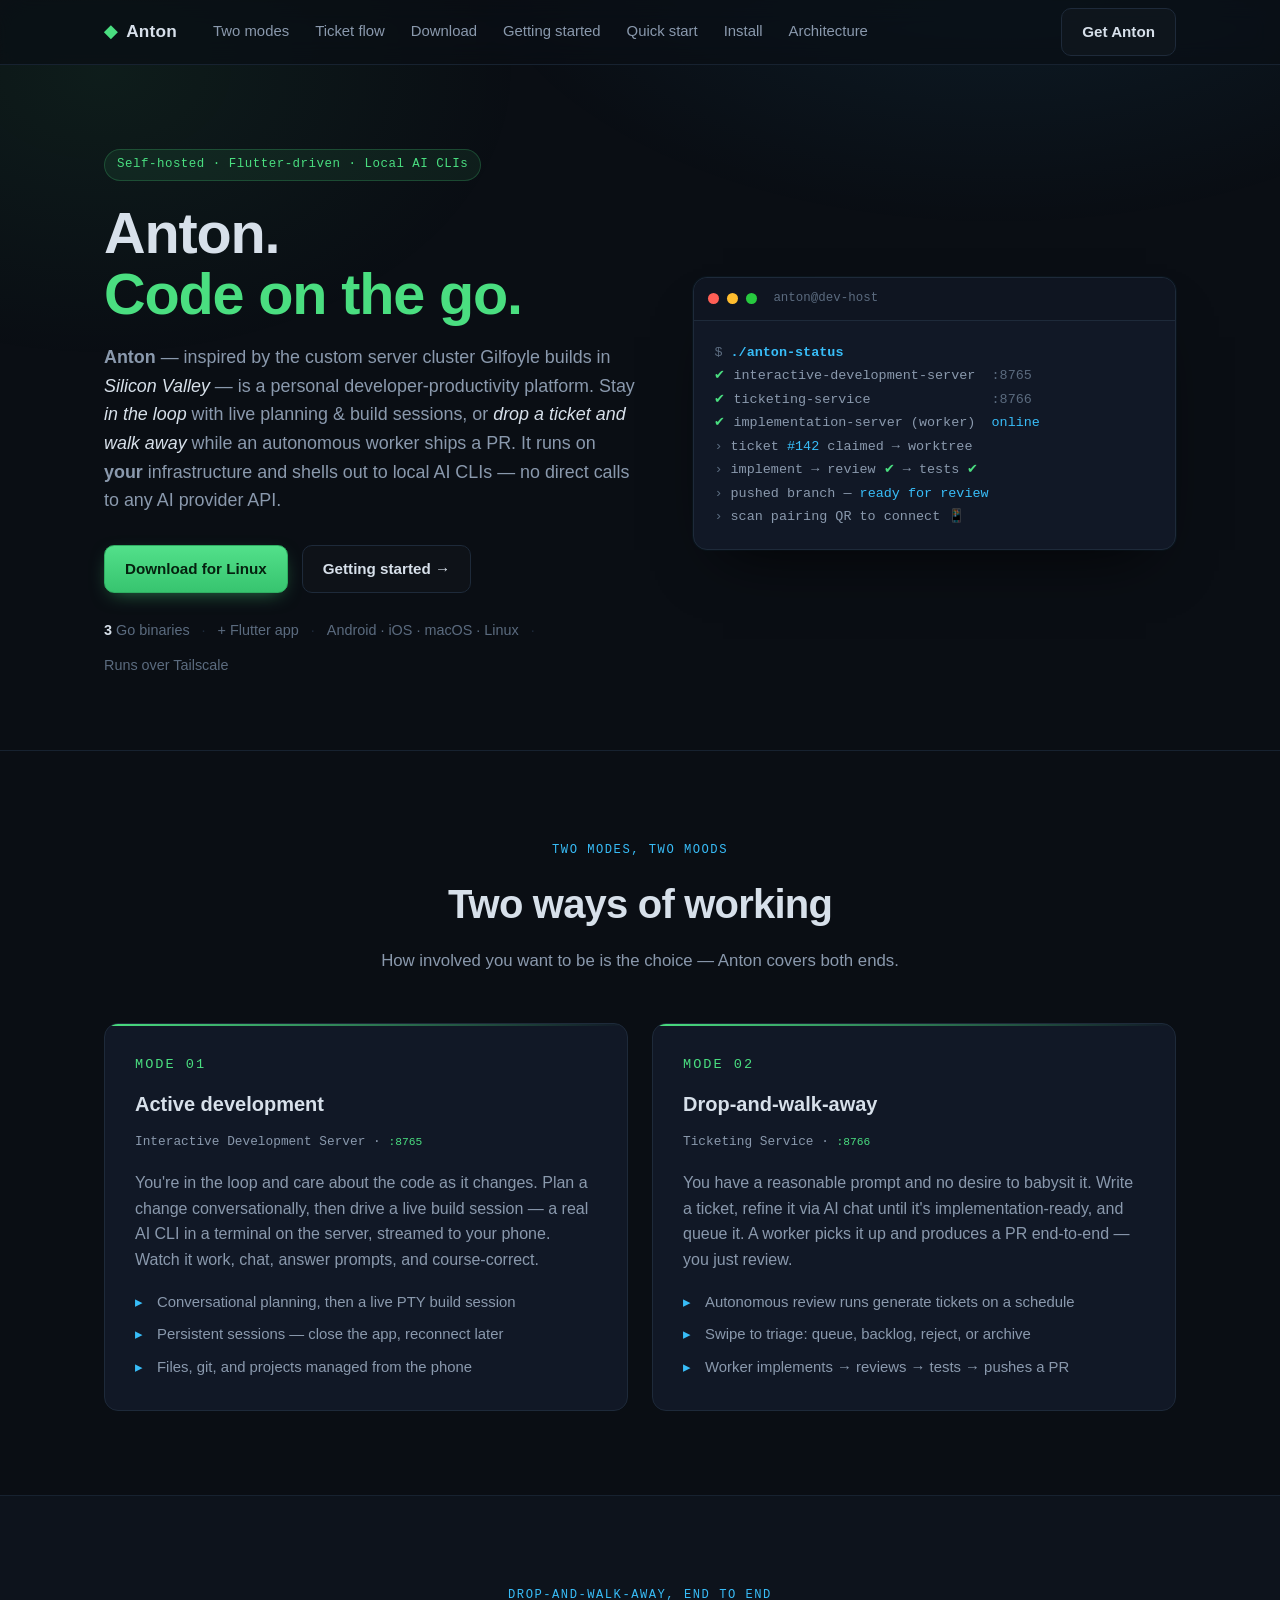
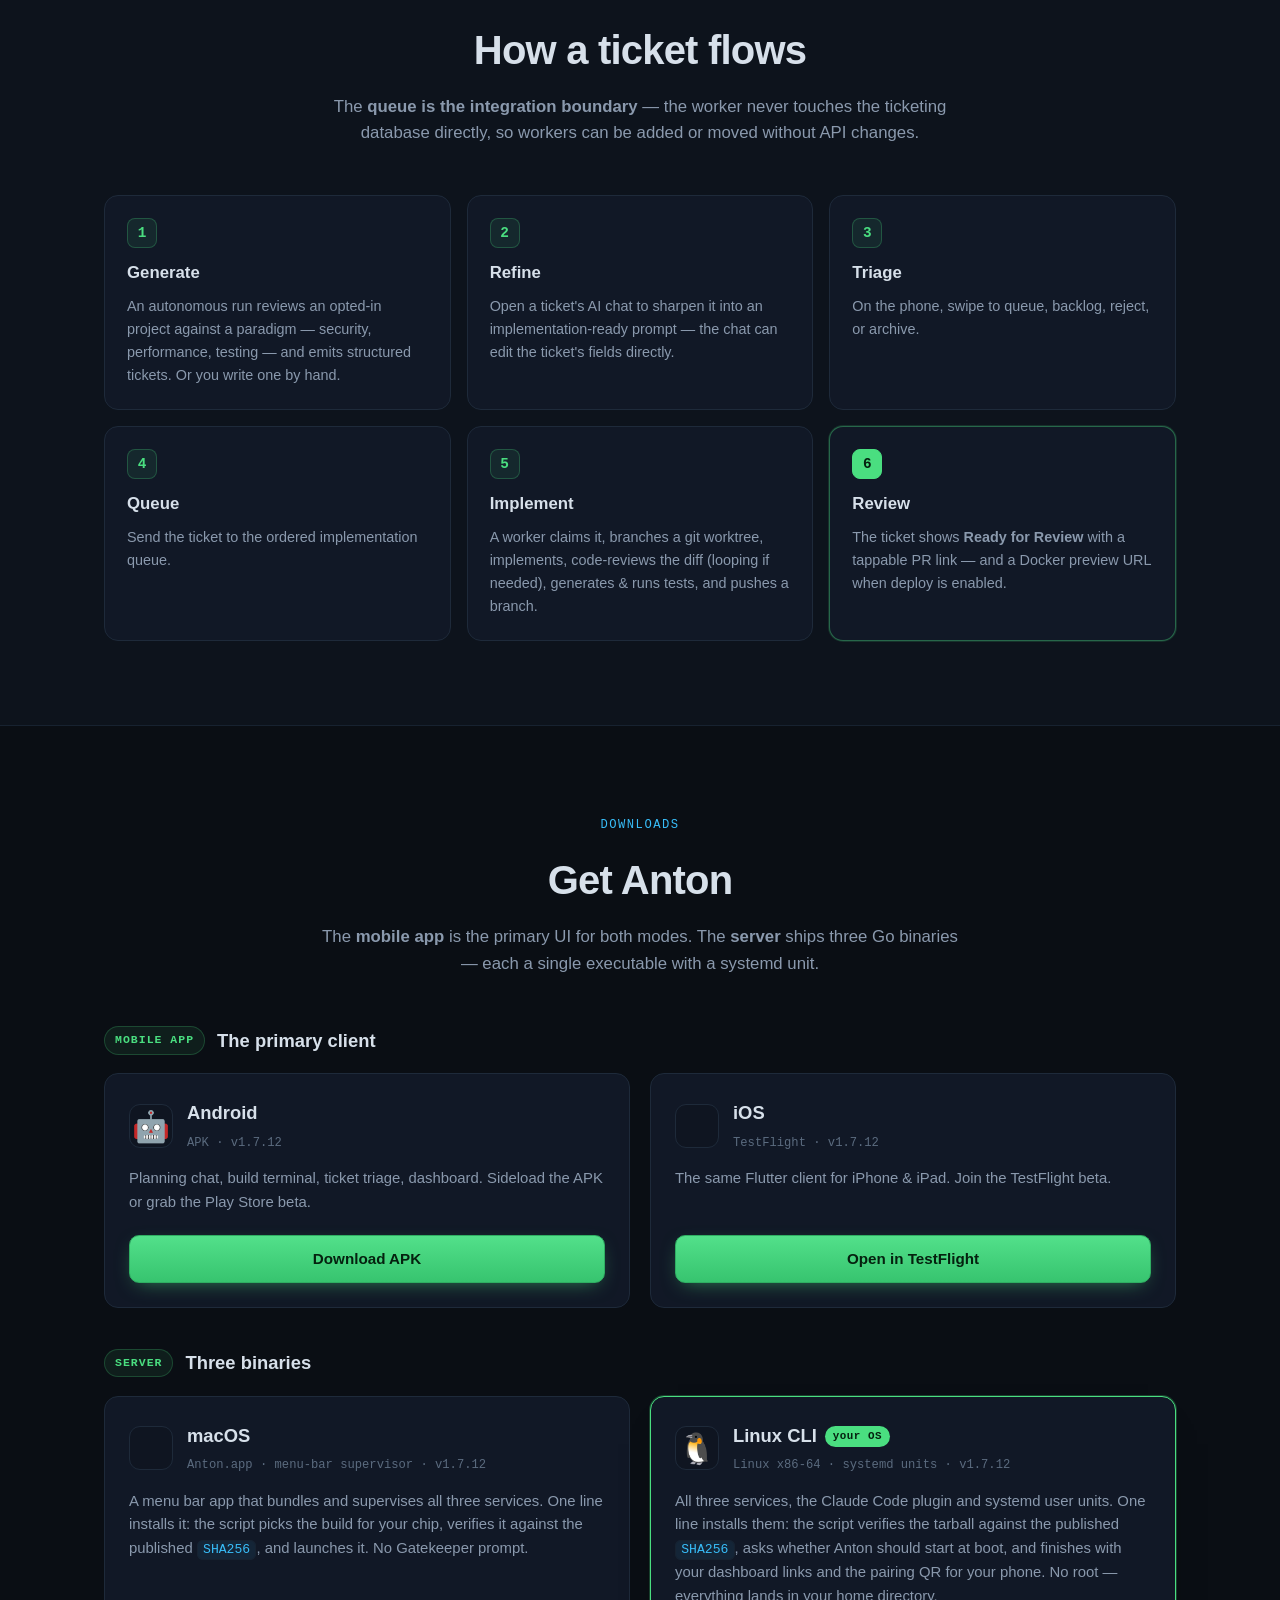
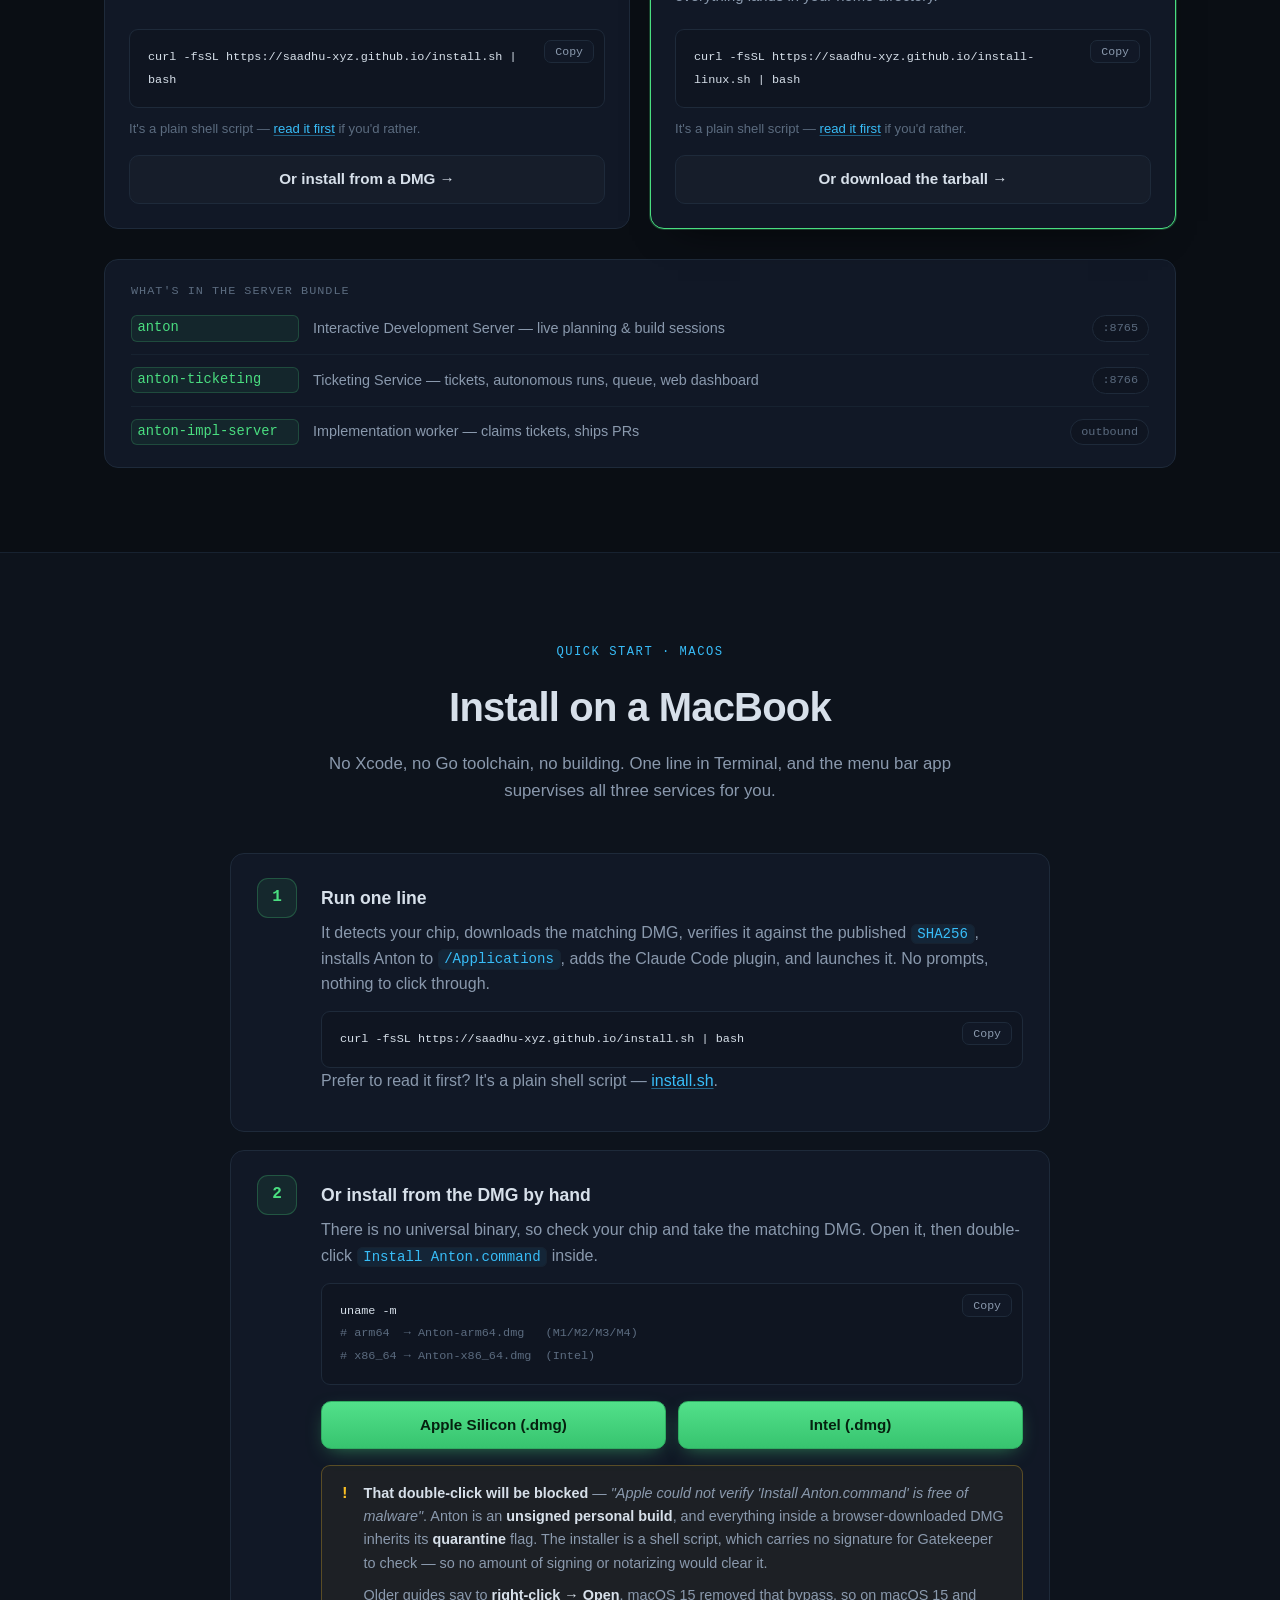
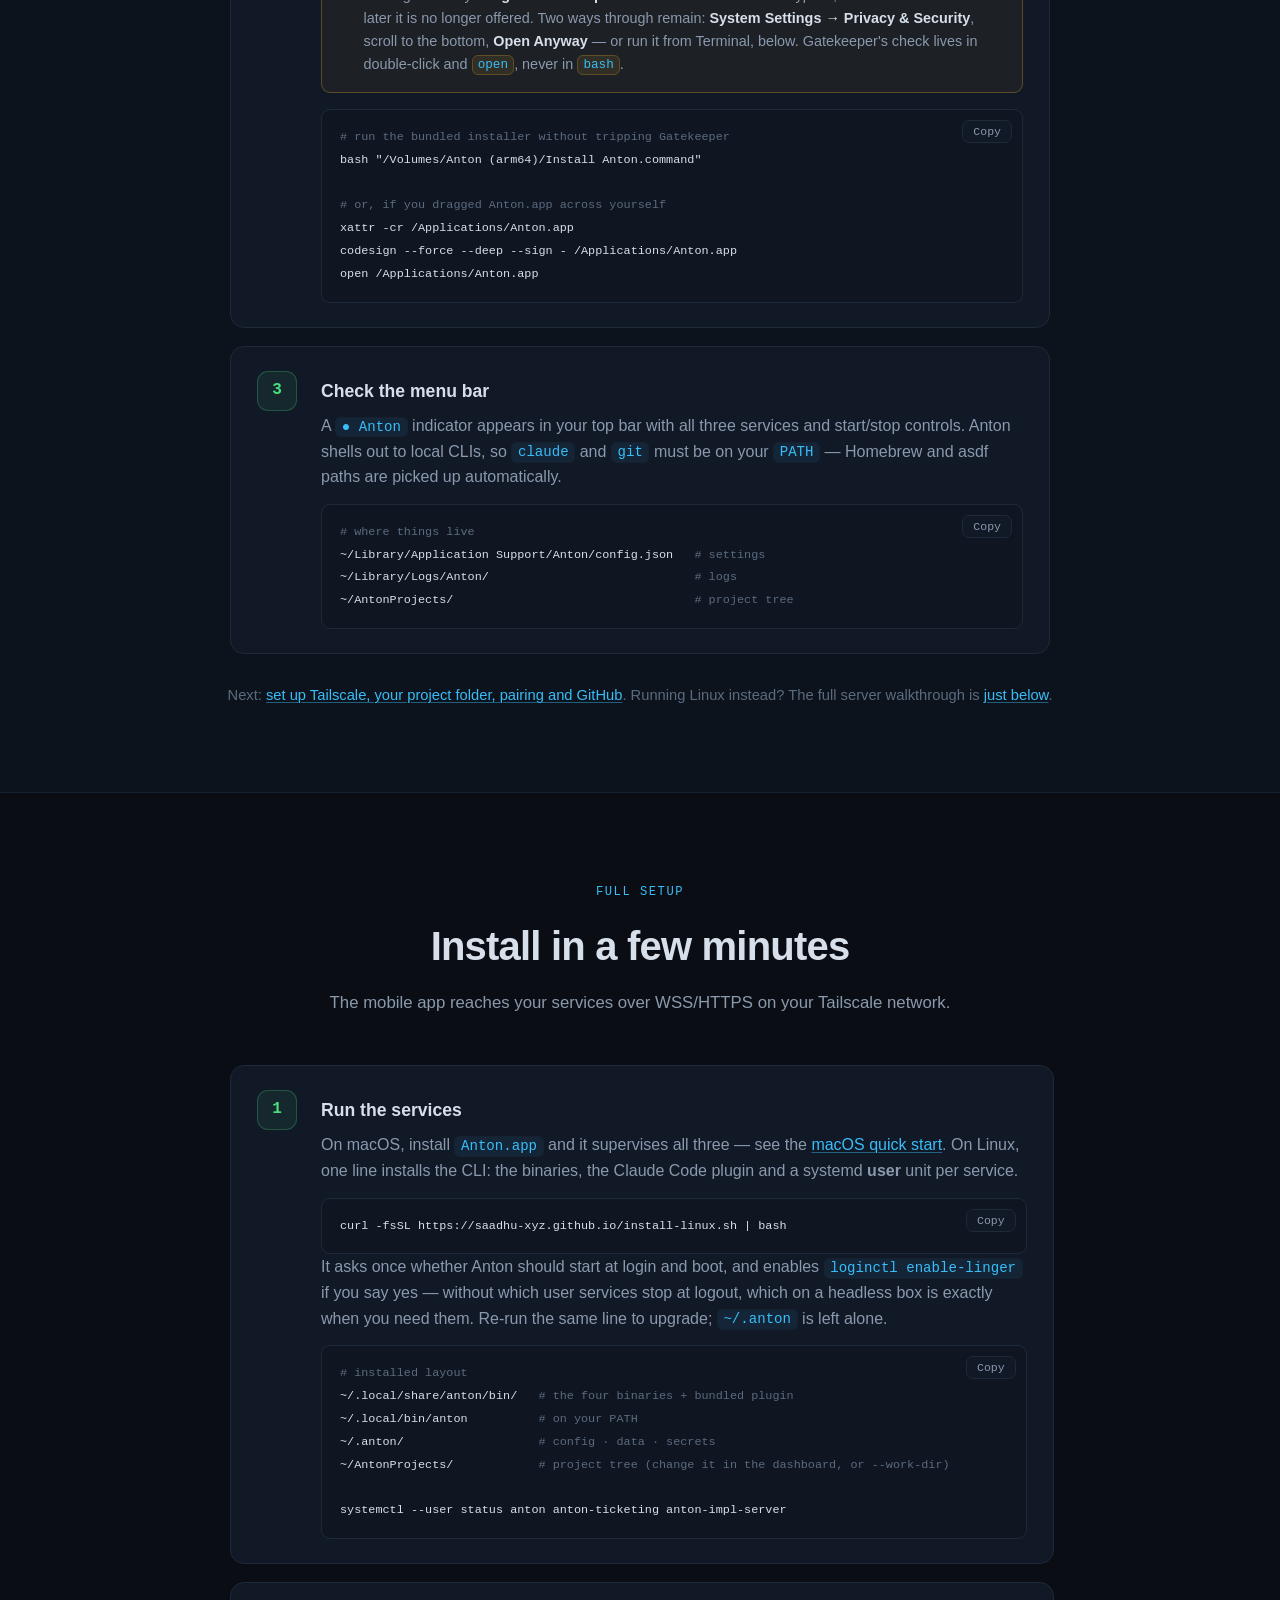
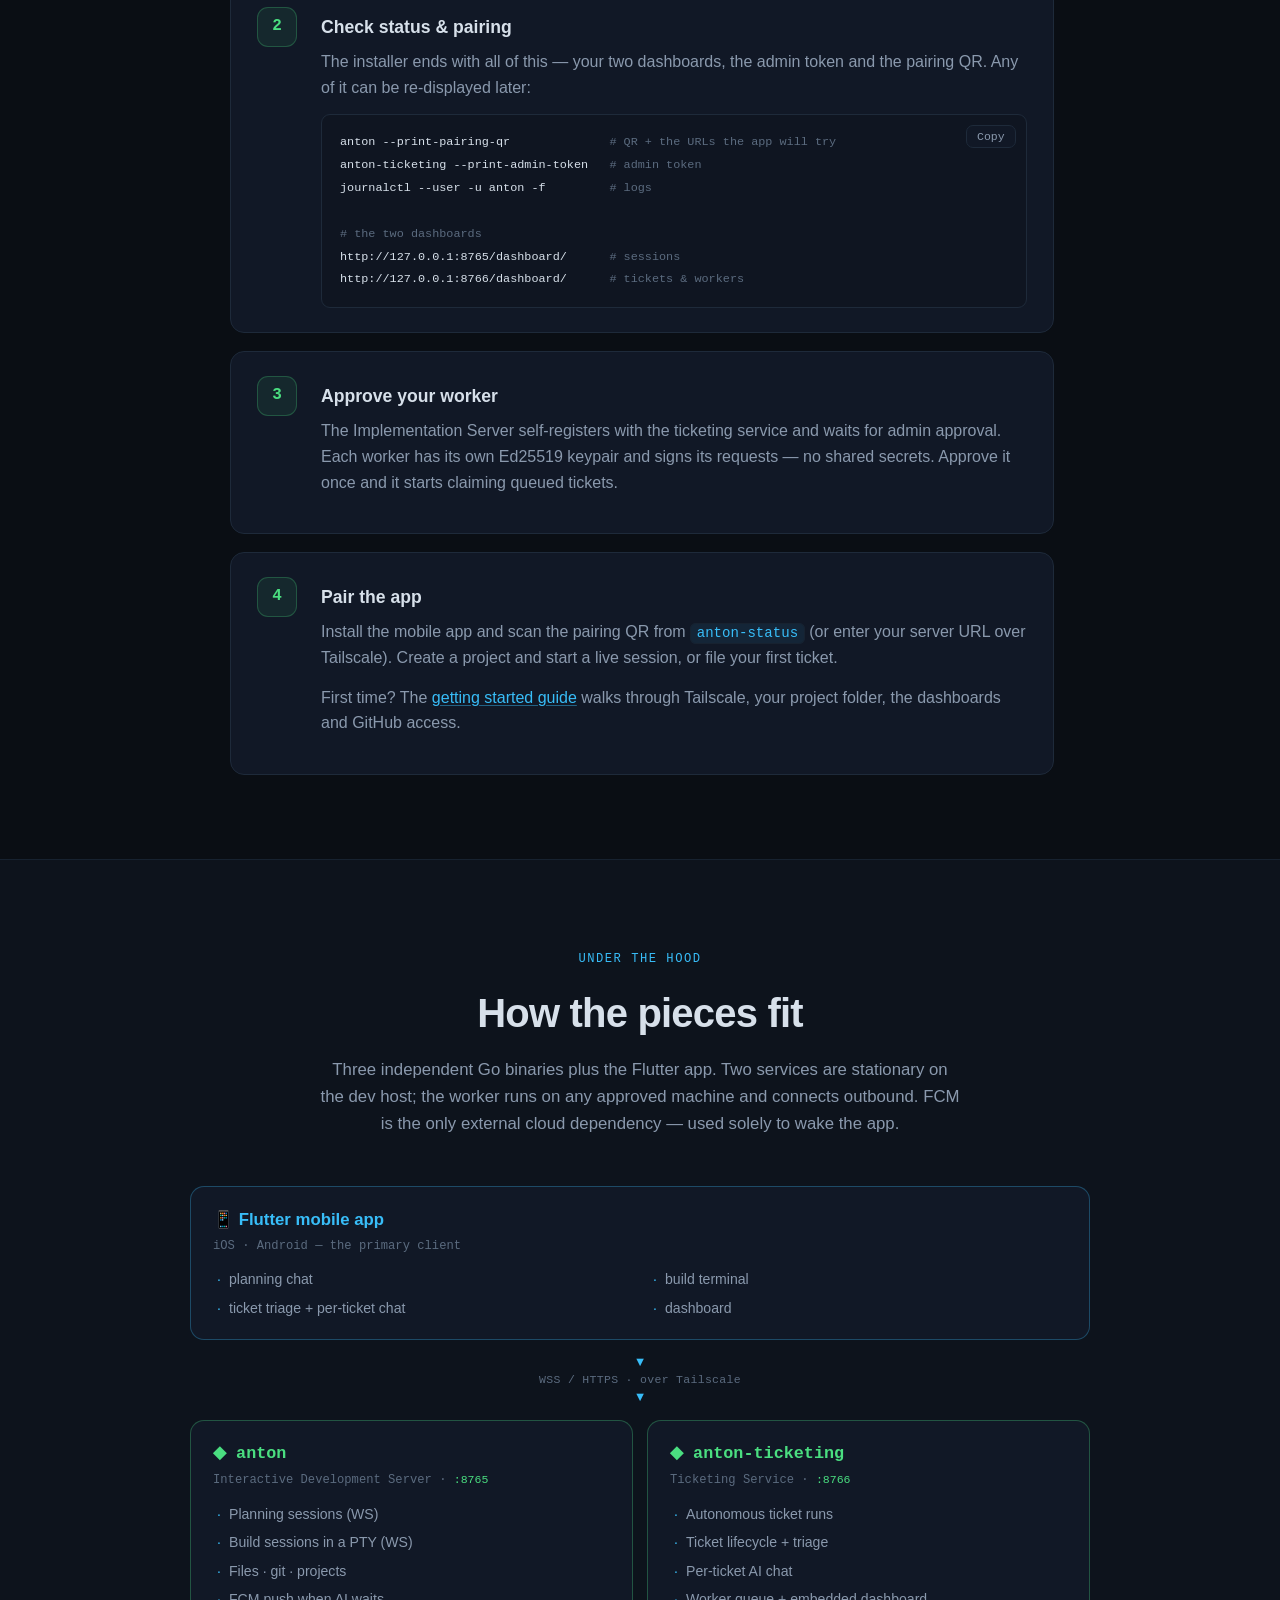
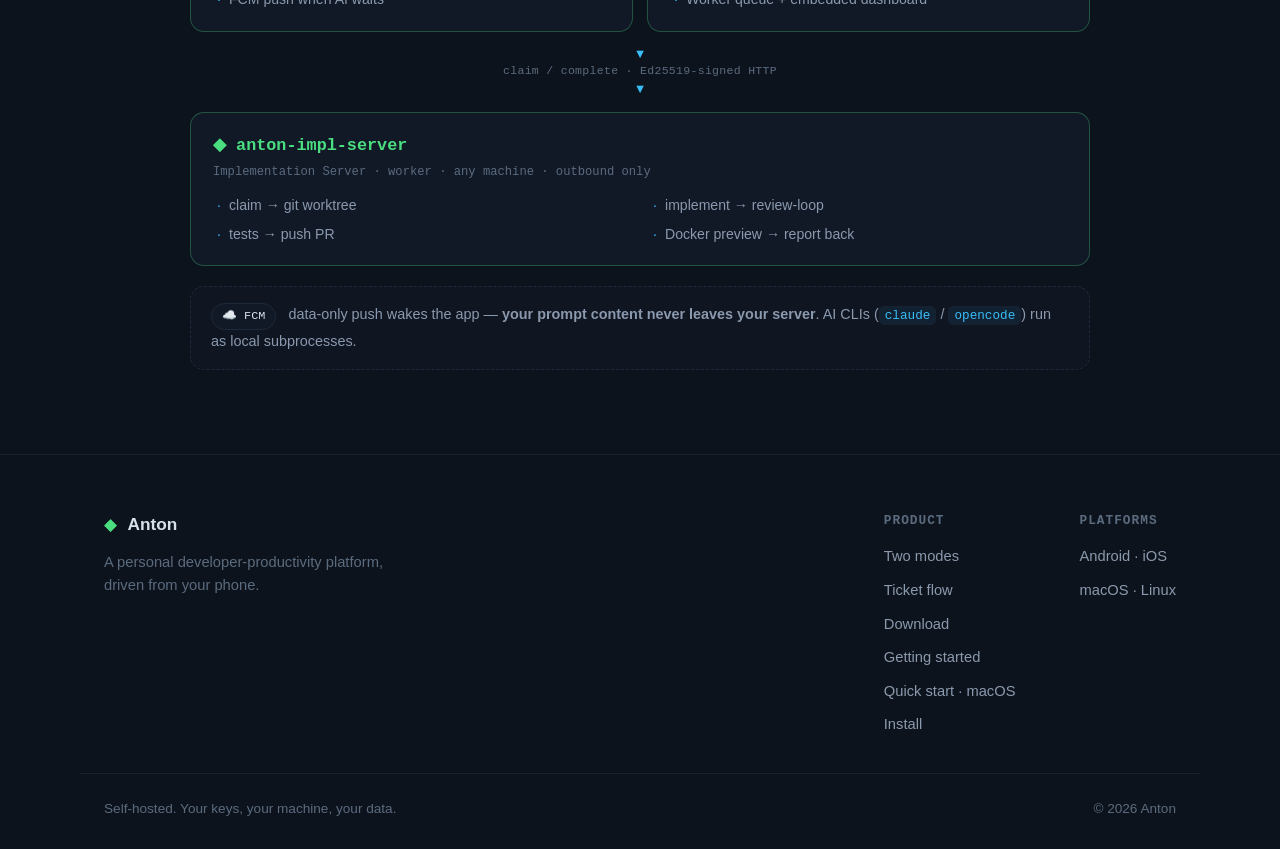
==== commit 6b6ce6ae: "Add a getting-started guide with macOS and Linux tabs A new getting-started.html walks a first insta" ====
--- a/index.html
+++ b/index.html
@@ -20,6 +20,7 @@
         <a href="#modes">Two modes</a>
         <a href="#tickets">Ticket flow</a>
         <a href="#download">Download</a>
+        <a href="./getting-started.html">Getting started</a>
         <a href="#quickstart">Quick start</a>
         <a href="#install">Install</a>
         <a href="#architecture">Architecture</a>
@@ -46,7 +47,7 @@
           <a class="btn btn-primary" href="#download">
             <span class="os-label">Download for your platform</span>
           </a>
-          <a class="btn btn-ghost" href="#modes">See the two modes →</a>
+          <a class="btn btn-ghost" href="./getting-started.html">Getting started →</a>
         </div>
         <div class="hero-meta">
           <span><b>3</b> Go binaries</span>
@@ -359,6 +360,7 @@
       </div>
 
       <p class="dl-note">
+        Next: <a href="./getting-started.html#macos">set up Tailscale, your project folder, pairing and GitHub</a>.
         Running Linux instead? The full server walkthrough is <a href="#install">just below</a>.
       </p>
     </div>
@@ -399,7 +401,7 @@
 ~/.local/share/anton/bin/   <span class="c-dim"># the four binaries + bundled plugin</span>
 ~/.local/bin/anton          <span class="c-dim"># on your PATH</span>
 ~/.anton/                   <span class="c-dim"># config · data · secrets</span>
-~/AntonProjects/            <span class="c-dim"># project tree (--work-dir to change)</span>
+~/AntonProjects/            <span class="c-dim"># project tree (change it in the dashboard, or --work-dir)</span>
 
 systemctl --user status anton anton-ticketing anton-impl-server</code></pre>
             </div>
@@ -447,6 +449,10 @@
               Install the mobile app and scan the pairing QR from <code>anton-status</code> (or
               enter your server URL over Tailscale). Create a project and start a live session,
               or file your first ticket.
+            </p>
+            <p>
+              First time? The <a href="./getting-started.html#linux">getting started guide</a> walks
+              through Tailscale, your project folder, the dashboards and GitHub access.
             </p>
           </div>
         </div>
@@ -548,6 +554,7 @@
           <a href="#modes">Two modes</a>
           <a href="#tickets">Ticket flow</a>
           <a href="#download">Download</a>
+          <a href="./getting-started.html">Getting started</a>
           <a href="#quickstart">Quick start · macOS</a>
           <a href="#install">Install</a>
         </div>
--- a/styles.css
+++ b/styles.css
@@ -342,6 +342,41 @@
 .footer-col a:hover { color: var(--text); }
 .footer-bottom { display: flex; justify-content: space-between; gap: 16px; flex-wrap: wrap; padding-top: 24px; color: var(--text-mut); font-size: .85rem; }
 
+/* ---------------- GETTING STARTED ---------------- */
+.guide-list { margin: 0 0 14px; padding-left: 22px; color: var(--text-dim); display: grid; gap: 8px; }
+.guide-list b { color: var(--text); font-weight: 600; }
+.step-body .bundle { margin: 0 0 18px; padding: 18px 22px; }
+.step-body .bundle-list code { min-width: 96px; }
+.guide-intro { padding-bottom: 40px; }
+.guide-body { padding-top: 56px; }
+.guide-intro .callout { margin-bottom: 0; }
+
+.tabs {
+  display: flex; gap: 6px; width: fit-content; max-width: 100%; margin: 36px auto 0;
+  padding: 5px; background: var(--panel); border: 1px solid var(--line); border-radius: 12px;
+}
+.tab {
+  font: inherit; font-size: .95rem; font-weight: 600; color: var(--text-dim); cursor: pointer;
+  background: none; border: 0; border-radius: 8px; padding: 9px 26px;
+  /* No transition: guide.js may switch tabs on load, which would animate. */
+}
+.tab:hover { color: var(--text); }
+.tab[aria-selected="true"] { color: #04210f; background: var(--accent); }
+.tab:focus-visible { outline: 2px solid var(--accent-2); outline-offset: 2px; }
+/* Without JS both panels show; space them apart. */
+.tab-panel + .tab-panel { margin-top: 40px; }
+
+.guide-fig { margin: 0 0 18px; }
+/* Grid items default to min-width: auto; a long code line would widen the step. */
+.guide-body .step-body { min-width: 0; }
+.guide-fig img {
+  display: block; width: 100%; height: auto;
+  border: 1px solid var(--line); border-radius: var(--radius-sm);
+}
+.guide-fig > a { display: block; cursor: zoom-in; }
+.guide-fig figcaption { margin-top: 8px; font-size: .85rem; color: var(--text-mut); }
+.guide-fig figcaption b { color: var(--text-dim); font-weight: 600; }
+
 /* ---------------- RESPONSIVE ---------------- */
 @media (max-width: 900px) {
   .hero-inner { grid-template-columns: 1fr; gap: 40px; }
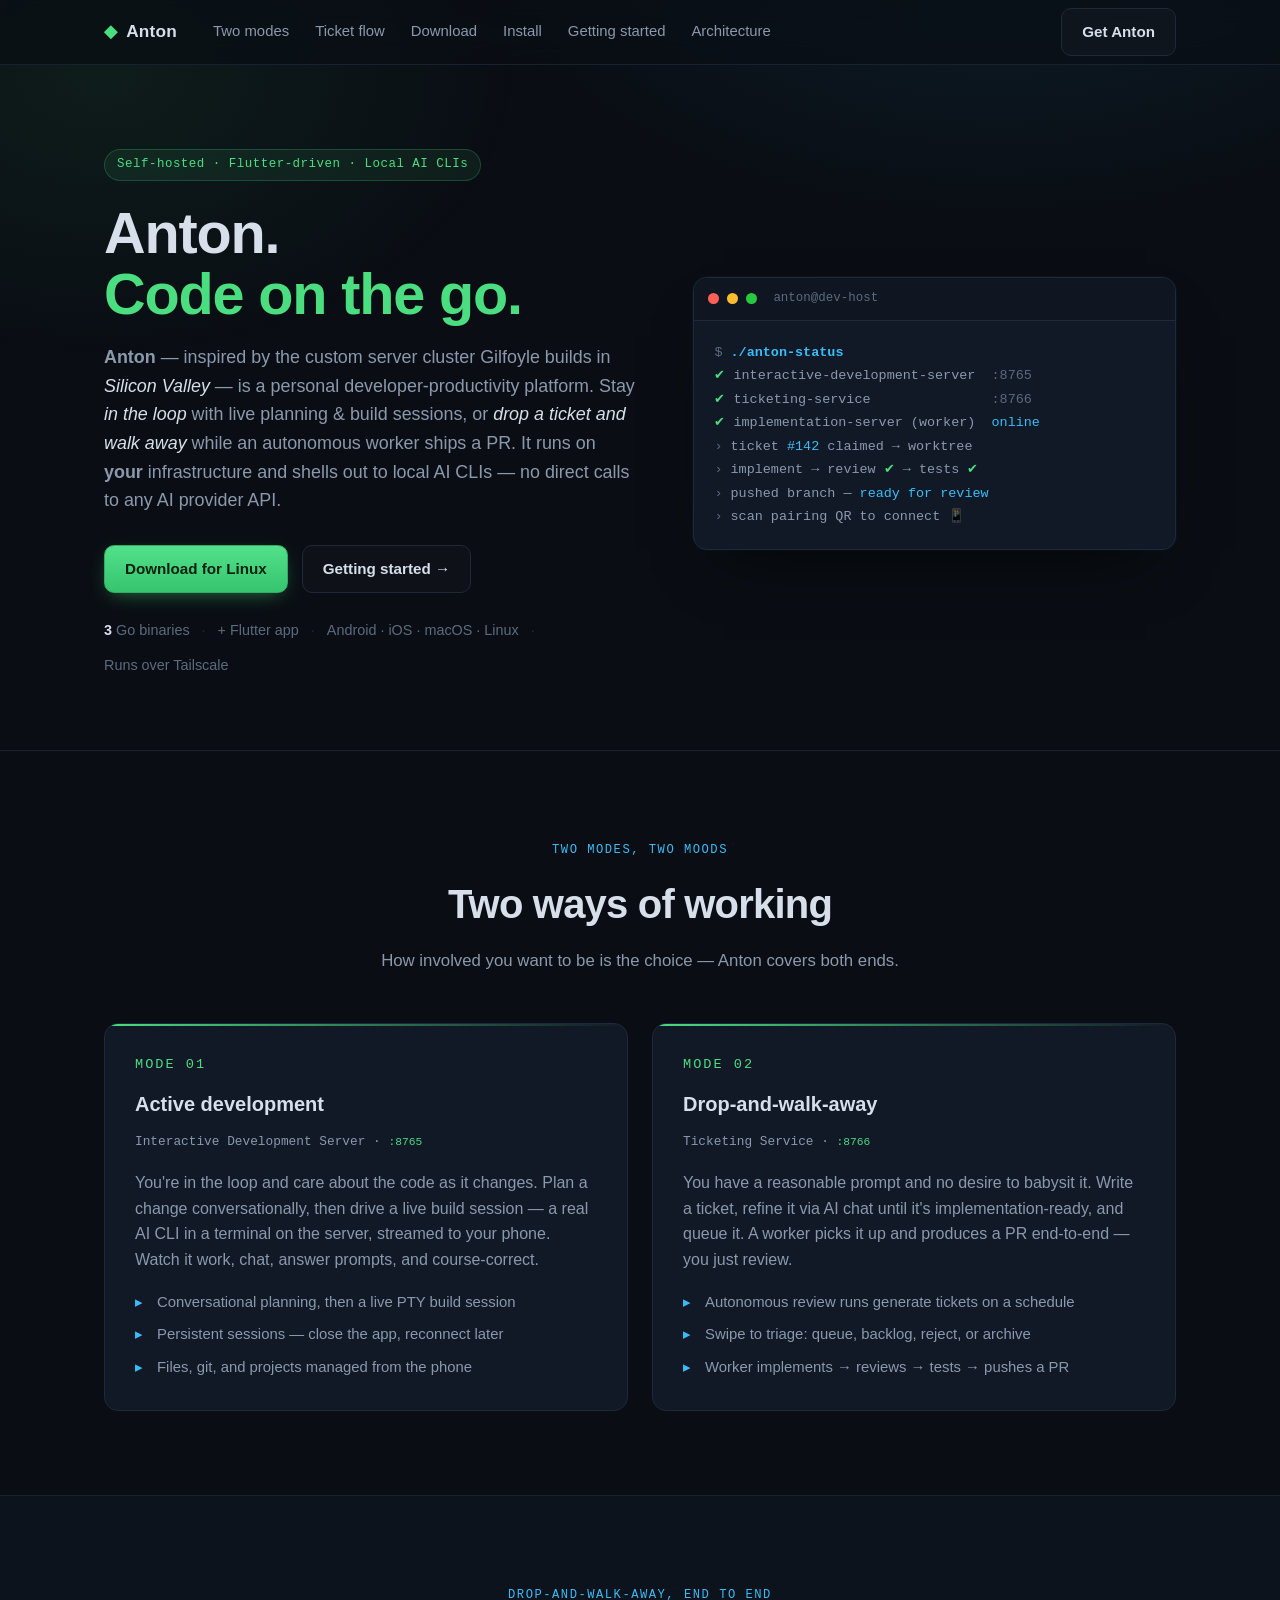
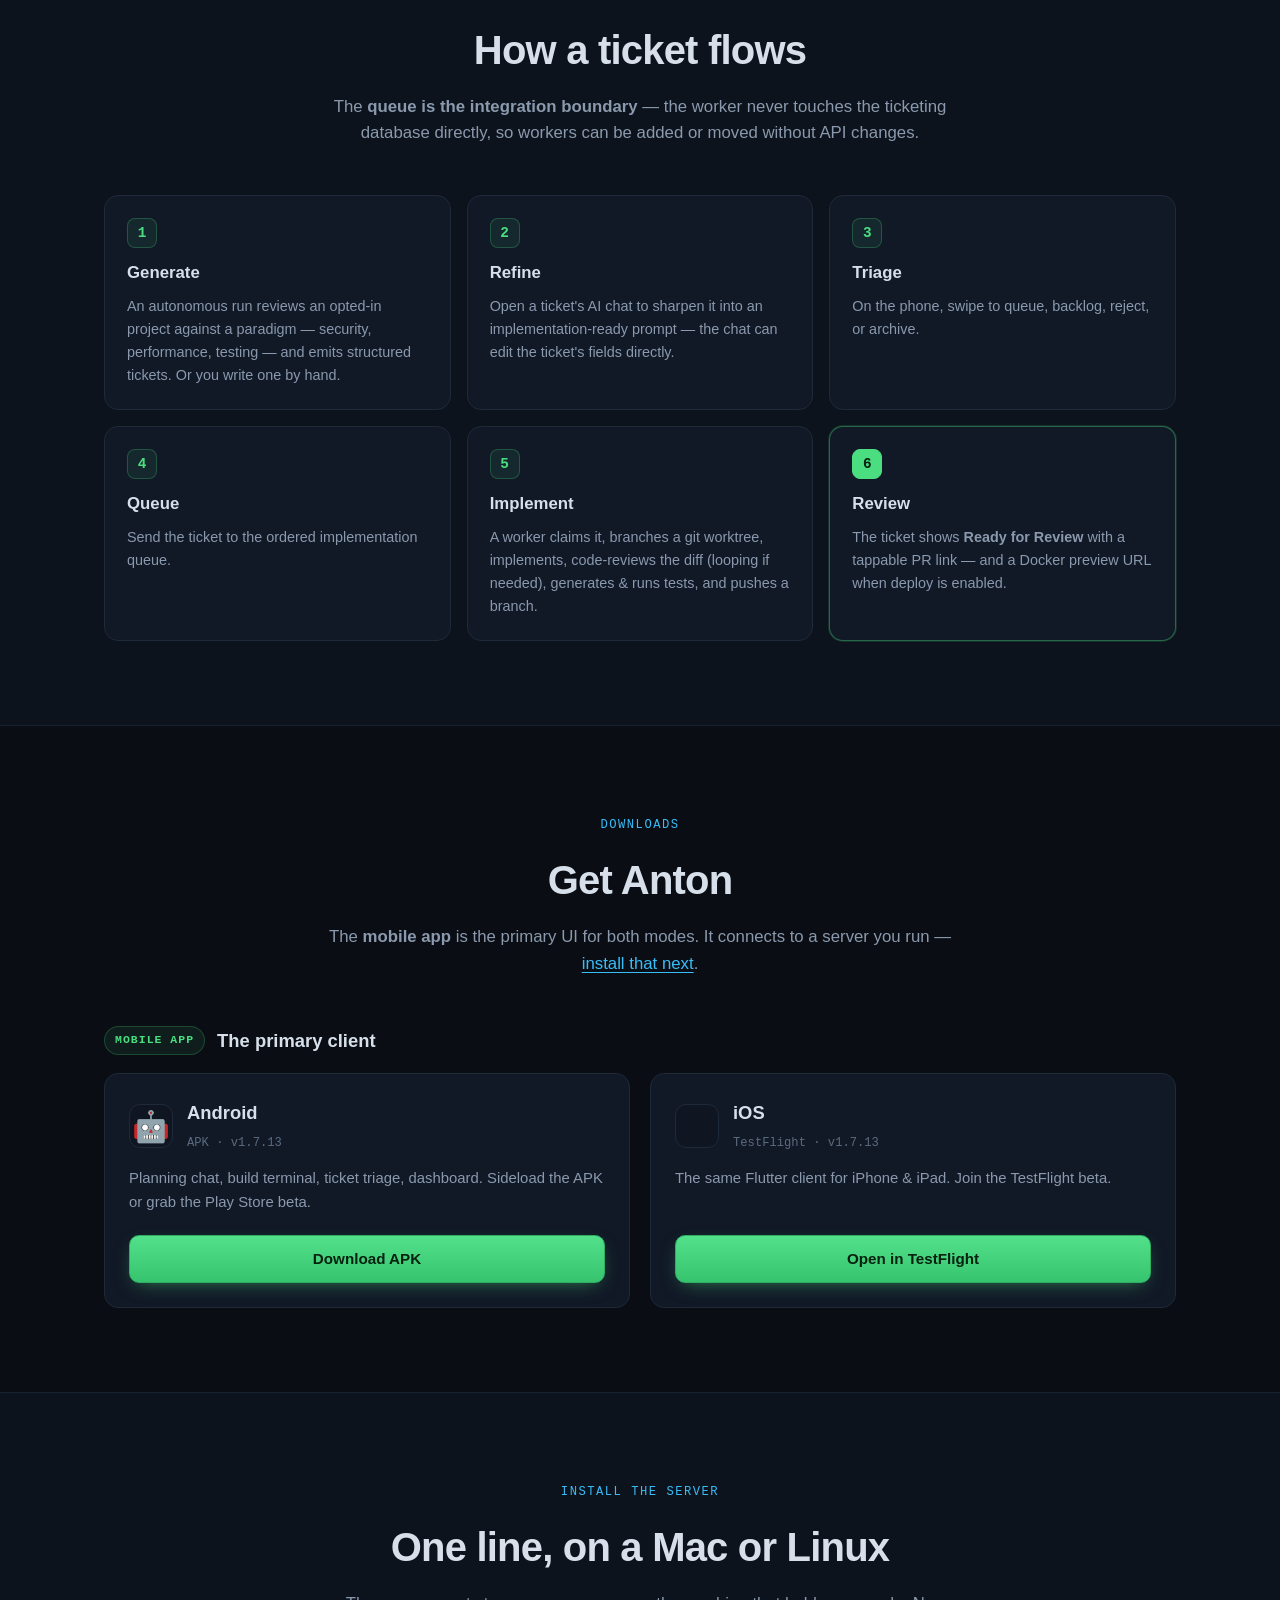
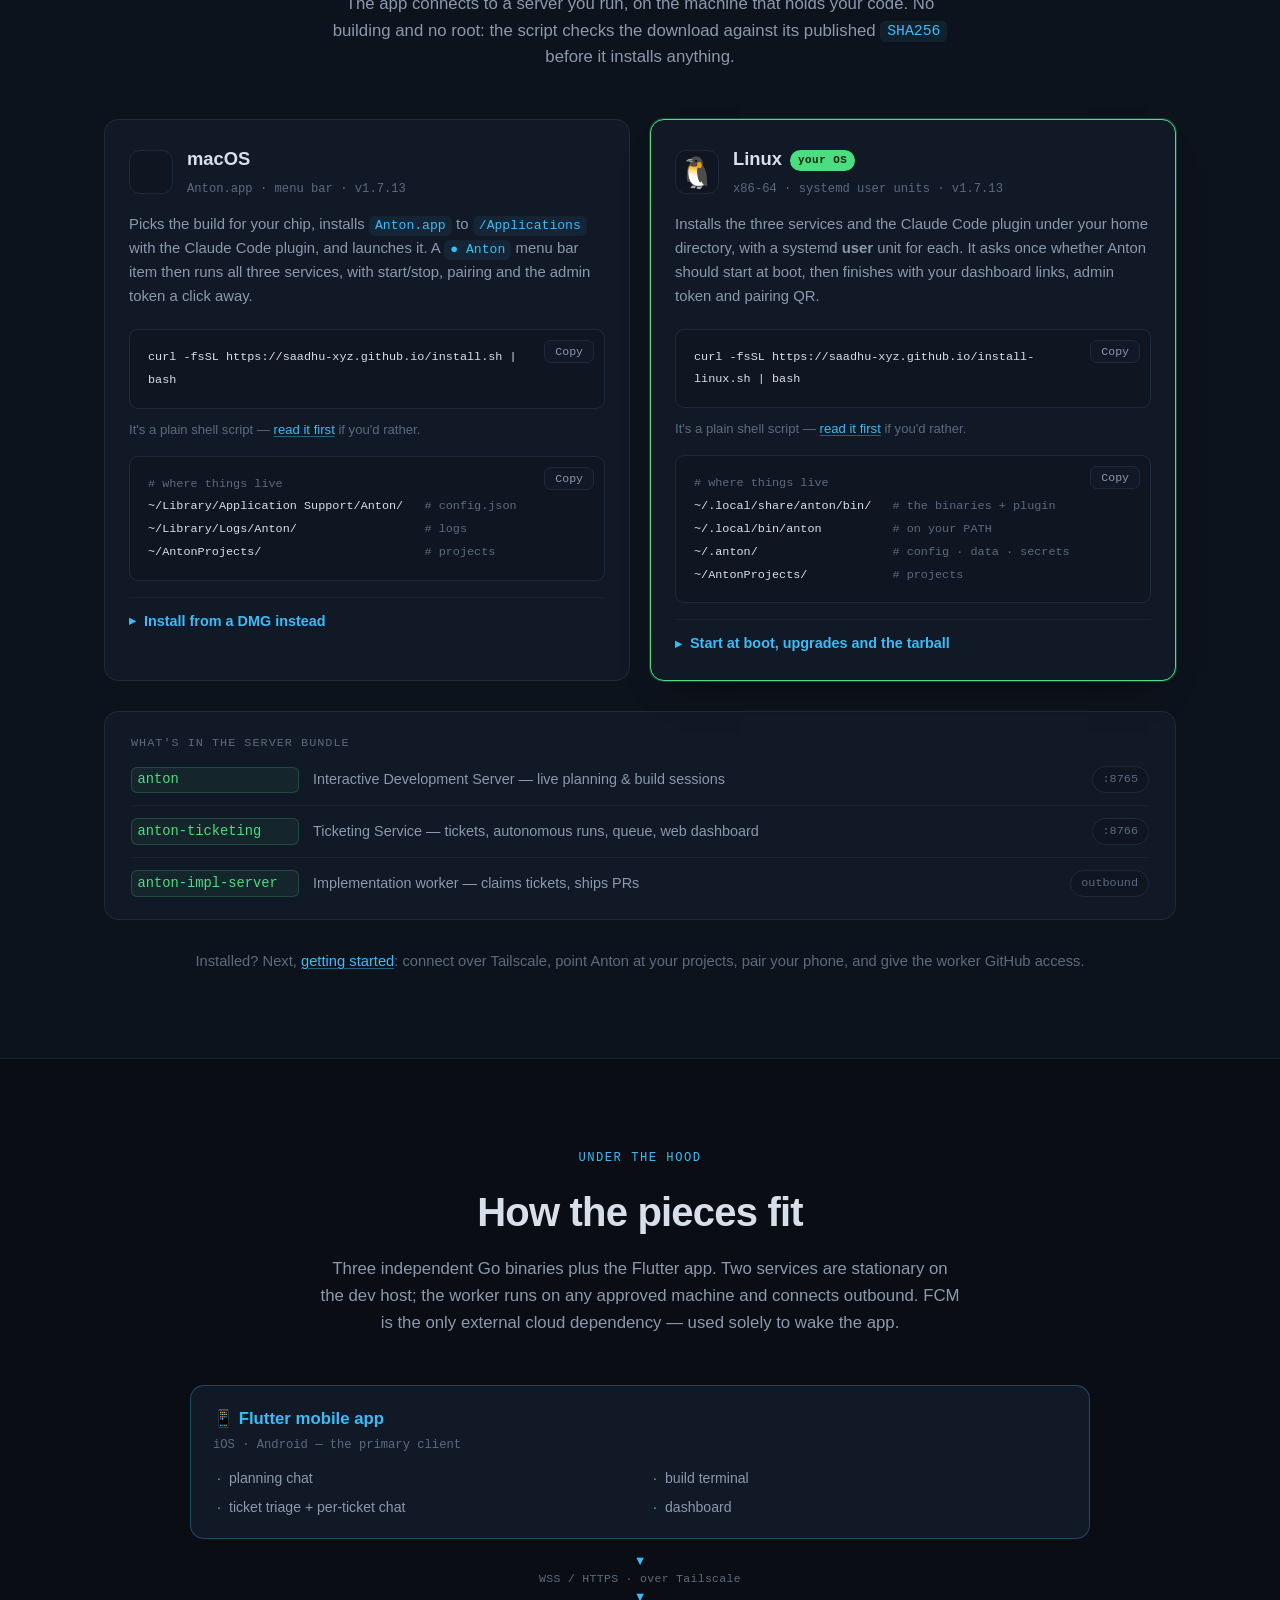
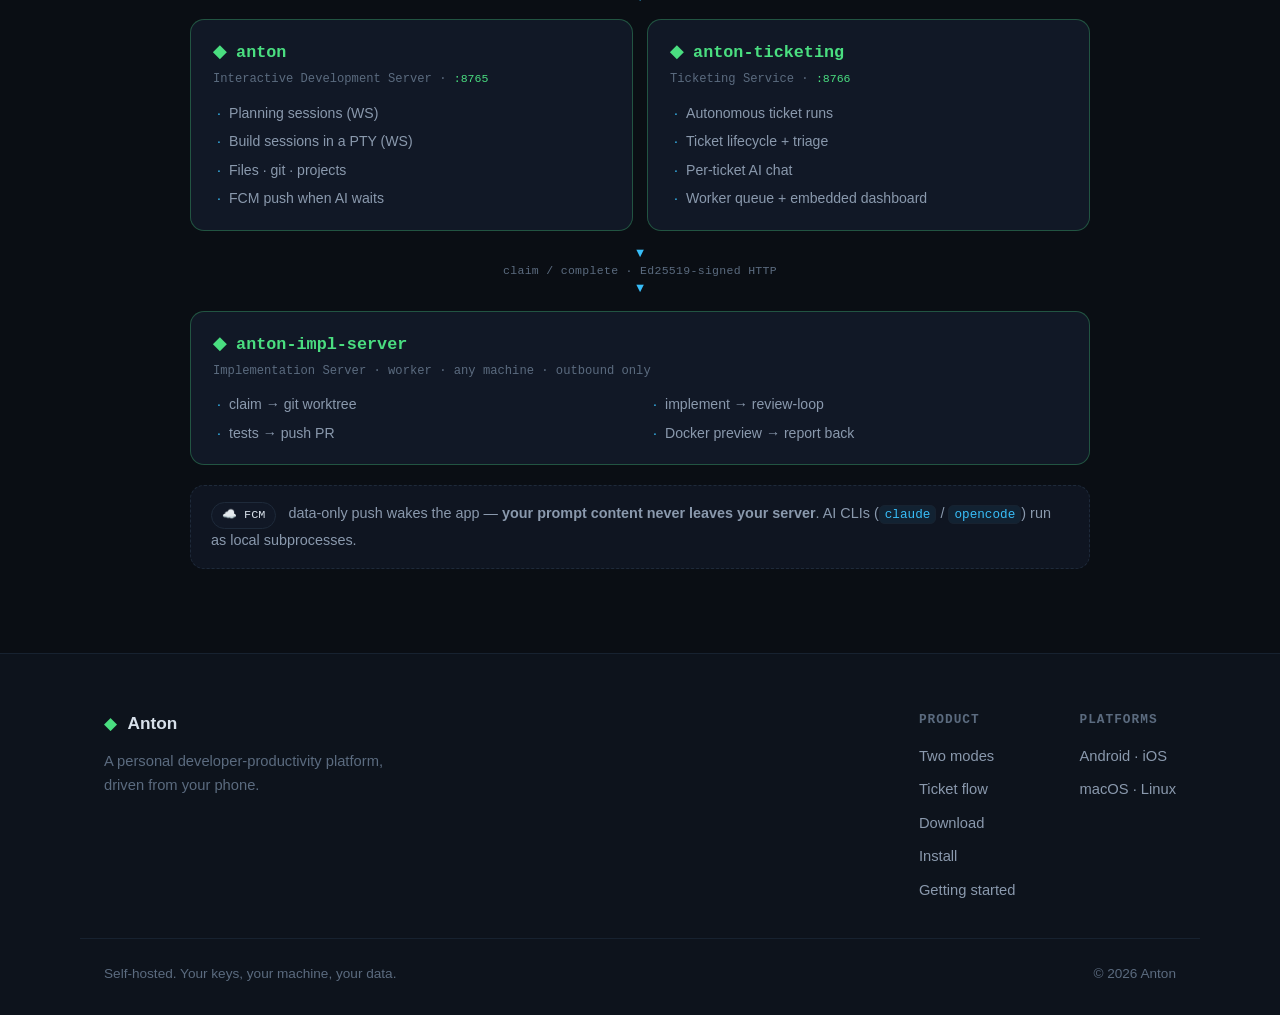
==== commit 3efc5588: "Combine the quick start and install sections into one The landing page had a macOS "quick start" and" ====
--- a/index.html
+++ b/index.html
@@ -20,9 +20,8 @@
         <a href="#modes">Two modes</a>
         <a href="#tickets">Ticket flow</a>
         <a href="#download">Download</a>
+        <a href="#install">Install</a>
         <a href="./getting-started.html">Getting started</a>
-        <a href="#quickstart">Quick start</a>
-        <a href="#install">Install</a>
         <a href="#architecture">Architecture</a>
       </nav>
       <a class="btn btn-ghost nav-cta" href="#download">Get Anton</a>
@@ -154,8 +153,8 @@
         <span class="kicker">Downloads</span>
         <h2>Get Anton</h2>
         <p class="section-sub">
-          The <b>mobile app</b> is the primary UI for both modes. The <b>server</b> ships three
-          Go binaries — each a single executable with a systemd unit.
+          The <b>mobile app</b> is the primary UI for both modes. It connects to a server you run —
+          <a href="#install">install that next</a>.
         </p>
       </div>
 
@@ -187,21 +186,40 @@
         </article>
       </div>
 
-      <!-- SERVER -->
-      <h3 class="group-title"><span class="group-tag">Server</span> Three binaries</h3>
+    </div>
+  </section>
+
+  <!-- ============ INSTALL ============ -->
+  <!-- One section for both platforms. It replaced a macOS "quick start" and a
+       Linux "full setup" that repeated the install line three times between
+       them; what comes after installing lives in getting-started.html. The
+       old #quickstart and #manual-install anchors are kept for existing links. -->
+  <section class="section section-alt" id="install">
+    <div class="wrap">
+      <div class="section-head">
+        <span class="kicker">Install the server</span>
+        <h2>One line, on a Mac or Linux</h2>
+        <p class="section-sub">
+          The app connects to a server you run, on the machine that holds your code. No building
+          and no root: the script checks the download against its published <code>SHA256</code>
+          before it installs anything.
+        </p>
+      </div>
+
       <div class="cards">
-        <article class="card card-wide" data-platform="macos">
+        <article class="card" data-platform="macos" id="quickstart">
           <div class="card-top">
             <div class="card-icon"></div>
             <div>
               <h4>macOS</h4>
-              <span class="card-meta">Anton.app · menu-bar supervisor · <span data-ver="macos-arm64"></span></span>
+              <span class="card-meta">Anton.app · menu bar · <span data-ver="macos-arm64"></span></span>
             </div>
           </div>
           <p class="card-desc">
-            A menu bar app that bundles and supervises all three services. One line installs it:
-            the script picks the build for your chip, verifies it against the published
-            <code>SHA256</code>, and launches it. No Gatekeeper prompt.
+            Picks the build for your chip, installs <code>Anton.app</code> to
+            <code>/Applications</code> with the Claude Code plugin, and launches it. A
+            <code>● Anton</code> menu bar item then runs all three services, with start/stop,
+            pairing and the admin token a click away.
           </p>
           <div class="code-block is-wrap">
             <button class="copy" data-copy>Copy</button>
@@ -210,24 +228,72 @@
           <p class="card-note">
             It's a plain shell script — <a href="./install-script.html">read it first</a> if you'd rather.
           </p>
-          <div class="btn-row">
-            <a class="btn btn-ghost" href="#manual-install">Or install from a DMG →</a>
-          </div>
-        </article>
-
-        <article class="card card-wide" data-platform="linux">
+          <div class="code-block">
+            <button class="copy" data-copy>Copy</button>
+            <pre><code><span class="c-dim"># where things live</span>
+~/Library/Application Support/Anton/   <span class="c-dim"># config.json</span>
+~/Library/Logs/Anton/                  <span class="c-dim"># logs</span>
+~/AntonProjects/                       <span class="c-dim"># projects</span></code></pre>
+          </div>
+
+          <details class="card-more" id="manual-install">
+            <summary>Install from a DMG instead</summary>
+            <p>
+              There is no universal binary, so check your chip and take the matching DMG. Open it,
+              then run <code>Install Anton.command</code> inside.
+            </p>
+            <div class="code-block">
+              <button class="copy" data-copy>Copy</button>
+              <pre><code>uname -m
+<span class="c-dim"># arm64  → Anton-arm64.dmg   (M1/M2/M3/M4)</span>
+<span class="c-dim"># x86_64 → Anton-x86_64.dmg  (Intel)</span></code></pre>
+            </div>
+            <div class="btn-row">
+              <a class="btn btn-primary" data-dl="macos-arm64">Apple Silicon (.dmg)</a>
+              <a class="btn btn-primary" data-dl="macos-x86_64">Intel (.dmg)</a>
+            </div>
+            <div class="callout">
+              <span class="callout-mark">!</span>
+              <div>
+                <p>
+                  <b>Double-clicking it will be blocked</b> —
+                  <i>"Apple could not verify 'Install Anton.command' is free of malware"</i>.
+                  Anton is an <b>unsigned personal build</b>, and everything inside a
+                  browser-downloaded DMG inherits its <b>quarantine</b> flag. The installer is a
+                  shell script with no signature to check, so no signing or notarizing would clear it.
+                </p>
+                <p>
+                  macOS 15 removed the old <b>right-click → Open</b> bypass. Use
+                  <b>System Settings → Privacy &amp; Security → Open Anyway</b>, or run it from
+                  Terminal — Gatekeeper checks double-clicks and <code>open</code>, never
+                  <code>bash</code>:
+                </p>
+              </div>
+            </div>
+            <div class="code-block">
+              <button class="copy" data-copy>Copy</button>
+              <pre><code>bash "/Volumes/Anton (arm64)/Install Anton.command"
+
+<span class="c-dim"># or, if you dragged Anton.app across yourself</span>
+xattr -cr /Applications/Anton.app
+codesign --force --deep --sign - /Applications/Anton.app
+open /Applications/Anton.app</code></pre>
+            </div>
+          </details>
+        </article>
+
+        <article class="card" data-platform="linux">
           <div class="card-top">
             <div class="card-icon">🐧</div>
             <div>
-              <h4>Linux CLI</h4>
-              <span class="card-meta">Linux x86-64 · systemd units · <span data-ver="linux-amd64"></span></span>
+              <h4>Linux</h4>
+              <span class="card-meta">x86-64 · systemd user units · <span data-ver="linux-amd64"></span></span>
             </div>
           </div>
           <p class="card-desc">
-            All three services, the Claude Code plugin and systemd user units. One line installs
-            them: the script verifies the tarball against the published <code>SHA256</code>, asks
-            whether Anton should start at boot, and finishes with your dashboard links and the
-            pairing QR for your phone. No root — everything lands in your home directory.
+            Installs the three services and the Claude Code plugin under your home directory, with a
+            systemd <b>user</b> unit for each. It asks once whether Anton should start at boot, then
+            finishes with your dashboard links, admin token and pairing QR.
           </p>
           <div class="code-block is-wrap">
             <button class="copy" data-copy>Copy</button>
@@ -236,9 +302,31 @@
           <p class="card-note">
             It's a plain shell script — <a href="./install-linux-script.html">read it first</a> if you'd rather.
           </p>
-          <div class="btn-row">
-            <a class="btn btn-ghost" data-dl="linux-amd64">Or download the tarball →</a>
-          </div>
+          <div class="code-block">
+            <button class="copy" data-copy>Copy</button>
+            <pre><code><span class="c-dim"># where things live</span>
+~/.local/share/anton/bin/   <span class="c-dim"># the binaries + plugin</span>
+~/.local/bin/anton          <span class="c-dim"># on your PATH</span>
+~/.anton/                   <span class="c-dim"># config · data · secrets</span>
+~/AntonProjects/            <span class="c-dim"># projects</span></code></pre>
+          </div>
+
+          <details class="card-more">
+            <summary>Start at boot, upgrades and the tarball</summary>
+            <p>
+              Saying yes to start at boot also runs <code>loginctl enable-linger</code> — without it,
+              user services stop when you log out, which on a headless box is exactly when you need
+              them. Re-run the same line to upgrade; <code>~/.anton</code> is left alone.
+            </p>
+            <div class="code-block">
+              <button class="copy" data-copy>Copy</button>
+              <pre><code>systemctl --user status anton anton-ticketing anton-impl-server
+journalctl --user -u anton -f</code></pre>
+            </div>
+            <div class="btn-row">
+              <a class="btn btn-ghost" data-dl="linux-amd64">Download the tarball →</a>
+            </div>
+          </details>
         </article>
       </div>
 
@@ -251,217 +339,16 @@
           <li><code>anton-impl-server</code><span class="bundle-role">Implementation worker — claims tickets, ships PRs</span><span class="bundle-port">outbound</span></li>
         </ul>
       </div>
-    </div>
-  </section>
-
-  <!-- ============ QUICK START (macOS) ============ -->
-  <section class="section section-alt" id="quickstart">
-    <div class="wrap">
-      <div class="section-head">
-        <span class="kicker">Quick start · macOS</span>
-        <h2>Install on a MacBook</h2>
-        <p class="section-sub">
-          No Xcode, no Go toolchain, no building. One line in Terminal, and the menu bar app
-          supervises all three services for you.
-        </p>
-      </div>
-
-      <div class="steps">
-        <div class="step">
-          <div class="step-badge">1</div>
-          <div class="step-body">
-            <h4>Run one line</h4>
-            <p>
-              It detects your chip, downloads the matching DMG, verifies it against the published
-              <code>SHA256</code>, installs Anton to <code>/Applications</code>, adds the Claude Code
-              plugin, and launches it. No prompts, nothing to click through.
-            </p>
-            <div class="code-block is-wrap">
-              <button class="copy" data-copy>Copy</button>
-              <pre><code>curl -fsSL https://saadhu-xyz.github.io/install.sh | bash</code></pre>
-            </div>
-            <p>
-              Prefer to read it first? It's a plain shell script —
-              <a href="./install-script.html">install.sh</a>.
-            </p>
-          </div>
-        </div>
-
-        <div class="step" id="manual-install">
-          <div class="step-badge">2</div>
-          <div class="step-body">
-            <h4>Or install from the DMG by hand</h4>
-            <p>
-              There is no universal binary, so check your chip and take the matching DMG. Open it,
-              then double-click <code>Install Anton.command</code> inside.
-            </p>
-            <div class="code-block">
-              <button class="copy" data-copy>Copy</button>
-              <pre><code>uname -m
-<span class="c-dim"># arm64  → Anton-arm64.dmg   (M1/M2/M3/M4)</span>
-<span class="c-dim"># x86_64 → Anton-x86_64.dmg  (Intel)</span></code></pre>
-            </div>
-            <div class="btn-row">
-              <a class="btn btn-primary" data-dl="macos-arm64">Apple Silicon (.dmg)</a>
-              <a class="btn btn-primary" data-dl="macos-x86_64">Intel (.dmg)</a>
-            </div>
-            <div class="callout">
-              <span class="callout-mark">!</span>
-              <div>
-                <p>
-                  <b>That double-click will be blocked</b> —
-                  <i>"Apple could not verify 'Install Anton.command' is free of malware"</i>.
-                  Anton is an <b>unsigned personal build</b>, and everything inside a
-                  browser-downloaded DMG inherits its <b>quarantine</b> flag. The installer is a
-                  shell script, which carries no signature for Gatekeeper to check — so no amount
-                  of signing or notarizing would clear it.
-                </p>
-                <p>
-                  Older guides say to <b>right-click → Open</b>. macOS 15 removed that bypass, so
-                  on macOS 15 and later it is no longer offered. Two ways through remain:
-                  <b>System Settings → Privacy &amp; Security</b>, scroll to the bottom,
-                  <b>Open Anyway</b> — or run it from Terminal, below. Gatekeeper's check lives in
-                  double-click and <code>open</code>, never in <code>bash</code>.
-                </p>
-              </div>
-            </div>
-            <div class="code-block">
-              <button class="copy" data-copy>Copy</button>
-              <pre><code><span class="c-dim"># run the bundled installer without tripping Gatekeeper</span>
-bash "/Volumes/Anton (arm64)/Install Anton.command"
-
-<span class="c-dim"># or, if you dragged Anton.app across yourself</span>
-xattr -cr /Applications/Anton.app
-codesign --force --deep --sign - /Applications/Anton.app
-open /Applications/Anton.app</code></pre>
-            </div>
-          </div>
-        </div>
-
-        <div class="step">
-          <div class="step-badge">3</div>
-          <div class="step-body">
-            <h4>Check the menu bar</h4>
-            <p>
-              A <code>● Anton</code> indicator appears in your top bar with all three services and
-              start/stop controls. Anton shells out to local CLIs, so <code>claude</code> and
-              <code>git</code> must be on your <code>PATH</code> — Homebrew and asdf paths are
-              picked up automatically.
-            </p>
-            <div class="code-block">
-              <button class="copy" data-copy>Copy</button>
-              <pre><code><span class="c-dim"># where things live</span>
-~/Library/Application Support/Anton/config.json   <span class="c-dim"># settings</span>
-~/Library/Logs/Anton/                             <span class="c-dim"># logs</span>
-~/AntonProjects/                                  <span class="c-dim"># project tree</span></code></pre>
-            </div>
-          </div>
-        </div>
-      </div>
 
       <p class="dl-note">
-        Next: <a href="./getting-started.html#macos">set up Tailscale, your project folder, pairing and GitHub</a>.
-        Running Linux instead? The full server walkthrough is <a href="#install">just below</a>.
+        Installed? Next, <a href="./getting-started.html">getting started</a>: connect over
+        Tailscale, point Anton at your projects, pair your phone, and give the worker GitHub access.
       </p>
     </div>
   </section>
 
-  <!-- ============ INSTALL ============ -->
-  <section class="section" id="install">
-    <div class="wrap">
-      <div class="section-head">
-        <span class="kicker">Full setup</span>
-        <h2>Install in a few minutes</h2>
-        <p class="section-sub">The mobile app reaches your services over WSS/HTTPS on your Tailscale network.</p>
-      </div>
-
-      <div class="steps">
-        <div class="step">
-          <div class="step-badge">1</div>
-          <div class="step-body">
-            <h4>Run the services</h4>
-            <p>
-              On macOS, install <code>Anton.app</code> and it supervises all three — see the
-              <a href="#quickstart">macOS quick start</a>. On Linux, one line installs the CLI:
-              the binaries, the Claude Code plugin and a systemd <b>user</b> unit per service.
-            </p>
-            <div class="code-block is-wrap">
-              <button class="copy" data-copy>Copy</button>
-              <pre><code>curl -fsSL https://saadhu-xyz.github.io/install-linux.sh | bash</code></pre>
-            </div>
-            <p>
-              It asks once whether Anton should start at login and boot, and enables
-              <code>loginctl enable-linger</code> if you say yes — without which user services
-              stop at logout, which on a headless box is exactly when you need them. Re-run the
-              same line to upgrade; <code>~/.anton</code> is left alone.
-            </p>
-            <div class="code-block">
-              <button class="copy" data-copy>Copy</button>
-              <pre><code><span class="c-dim"># installed layout</span>
-~/.local/share/anton/bin/   <span class="c-dim"># the four binaries + bundled plugin</span>
-~/.local/bin/anton          <span class="c-dim"># on your PATH</span>
-~/.anton/                   <span class="c-dim"># config · data · secrets</span>
-~/AntonProjects/            <span class="c-dim"># project tree (change it in the dashboard, or --work-dir)</span>
-
-systemctl --user status anton anton-ticketing anton-impl-server</code></pre>
-            </div>
-          </div>
-        </div>
-
-        <div class="step">
-          <div class="step-badge">2</div>
-          <div class="step-body">
-            <h4>Check status &amp; pairing</h4>
-            <p>
-              The installer ends with all of this — your two dashboards, the admin token and the
-              pairing QR. Any of it can be re-displayed later:
-            </p>
-            <div class="code-block">
-              <button class="copy" data-copy>Copy</button>
-              <pre><code>anton --print-pairing-qr              <span class="c-dim"># QR + the URLs the app will try</span>
-anton-ticketing --print-admin-token   <span class="c-dim"># admin token</span>
-journalctl --user -u anton -f         <span class="c-dim"># logs</span>
-
-<span class="c-dim"># the two dashboards</span>
-http://127.0.0.1:8765/dashboard/      <span class="c-dim"># sessions</span>
-http://127.0.0.1:8766/dashboard/      <span class="c-dim"># tickets &amp; workers</span></code></pre>
-            </div>
-          </div>
-        </div>
-
-        <div class="step">
-          <div class="step-badge">3</div>
-          <div class="step-body">
-            <h4>Approve your worker</h4>
-            <p>
-              The Implementation Server self-registers with the ticketing service and waits for
-              admin approval. Each worker has its own Ed25519 keypair and signs its requests —
-              no shared secrets. Approve it once and it starts claiming queued tickets.
-            </p>
-          </div>
-        </div>
-
-        <div class="step">
-          <div class="step-badge">4</div>
-          <div class="step-body">
-            <h4>Pair the app</h4>
-            <p>
-              Install the mobile app and scan the pairing QR from <code>anton-status</code> (or
-              enter your server URL over Tailscale). Create a project and start a live session,
-              or file your first ticket.
-            </p>
-            <p>
-              First time? The <a href="./getting-started.html#linux">getting started guide</a> walks
-              through Tailscale, your project folder, the dashboards and GitHub access.
-            </p>
-          </div>
-        </div>
-      </div>
-    </div>
-  </section>
-
   <!-- ============ ARCHITECTURE ============ -->
-  <section class="section section-alt" id="architecture">
+  <section class="section" id="architecture">
     <div class="wrap">
       <div class="section-head">
         <span class="kicker">Under the hood</span>
@@ -554,9 +441,8 @@
           <a href="#modes">Two modes</a>
           <a href="#tickets">Ticket flow</a>
           <a href="#download">Download</a>
+          <a href="#install">Install</a>
           <a href="./getting-started.html">Getting started</a>
-          <a href="#quickstart">Quick start · macOS</a>
-          <a href="#install">Install</a>
         </div>
         <div class="footer-col">
           <h5>Platforms</h5>
--- a/styles.css
+++ b/styles.css
@@ -342,6 +342,30 @@
 .footer-col a:hover { color: var(--text); }
 .footer-bottom { display: flex; justify-content: space-between; gap: 16px; flex-wrap: wrap; padding-top: 24px; color: var(--text-mut); font-size: .85rem; }
 
+/* ---------------- INSTALL ---------------- */
+.section-sub a { color: var(--accent-2); text-decoration: underline; text-underline-offset: 3px; }
+/* The install cards hold more than a download card, so they don't stretch the
+   description to push everything else to the bottom. */
+#install .card-desc { flex: 0 0 auto; }
+#install .card .code-block + .code-block { margin-top: 12px; }
+/* Grid items won't shrink below their content by default, so a long "where
+   things live" line widened the card — and the page — past a phone's width.
+   With min-width 0 the card fits and the pre scrolls inside it instead. */
+.card { min-width: 0; }
+#install .card:hover { transform: none; }
+.card-more { margin-top: 16px; border-top: 1px solid var(--line-soft); padding-top: 12px; }
+.card-more summary {
+  cursor: pointer; color: var(--accent-2); font-size: .9rem; font-weight: 600;
+  list-style: none; display: flex; align-items: center; gap: 8px;
+}
+.card-more summary::-webkit-details-marker { display: none; }
+.card-more summary::before { content: "▸"; font-size: .8rem; transition: transform .15s; }
+.card-more[open] summary::before { transform: rotate(90deg); }
+.card-more[open] > :not(summary) { margin-top: 12px; }
+.card-more p { color: var(--text-dim); font-size: .88rem; margin: 12px 0; }
+.card-more p a { color: var(--accent-2); }
+.card-more .callout { margin: 12px 0; }
+
 /* ---------------- GETTING STARTED ---------------- */
 .guide-list { margin: 0 0 14px; padding-left: 22px; color: var(--text-dim); display: grid; gap: 8px; }
 .guide-list b { color: var(--text); font-weight: 600; }
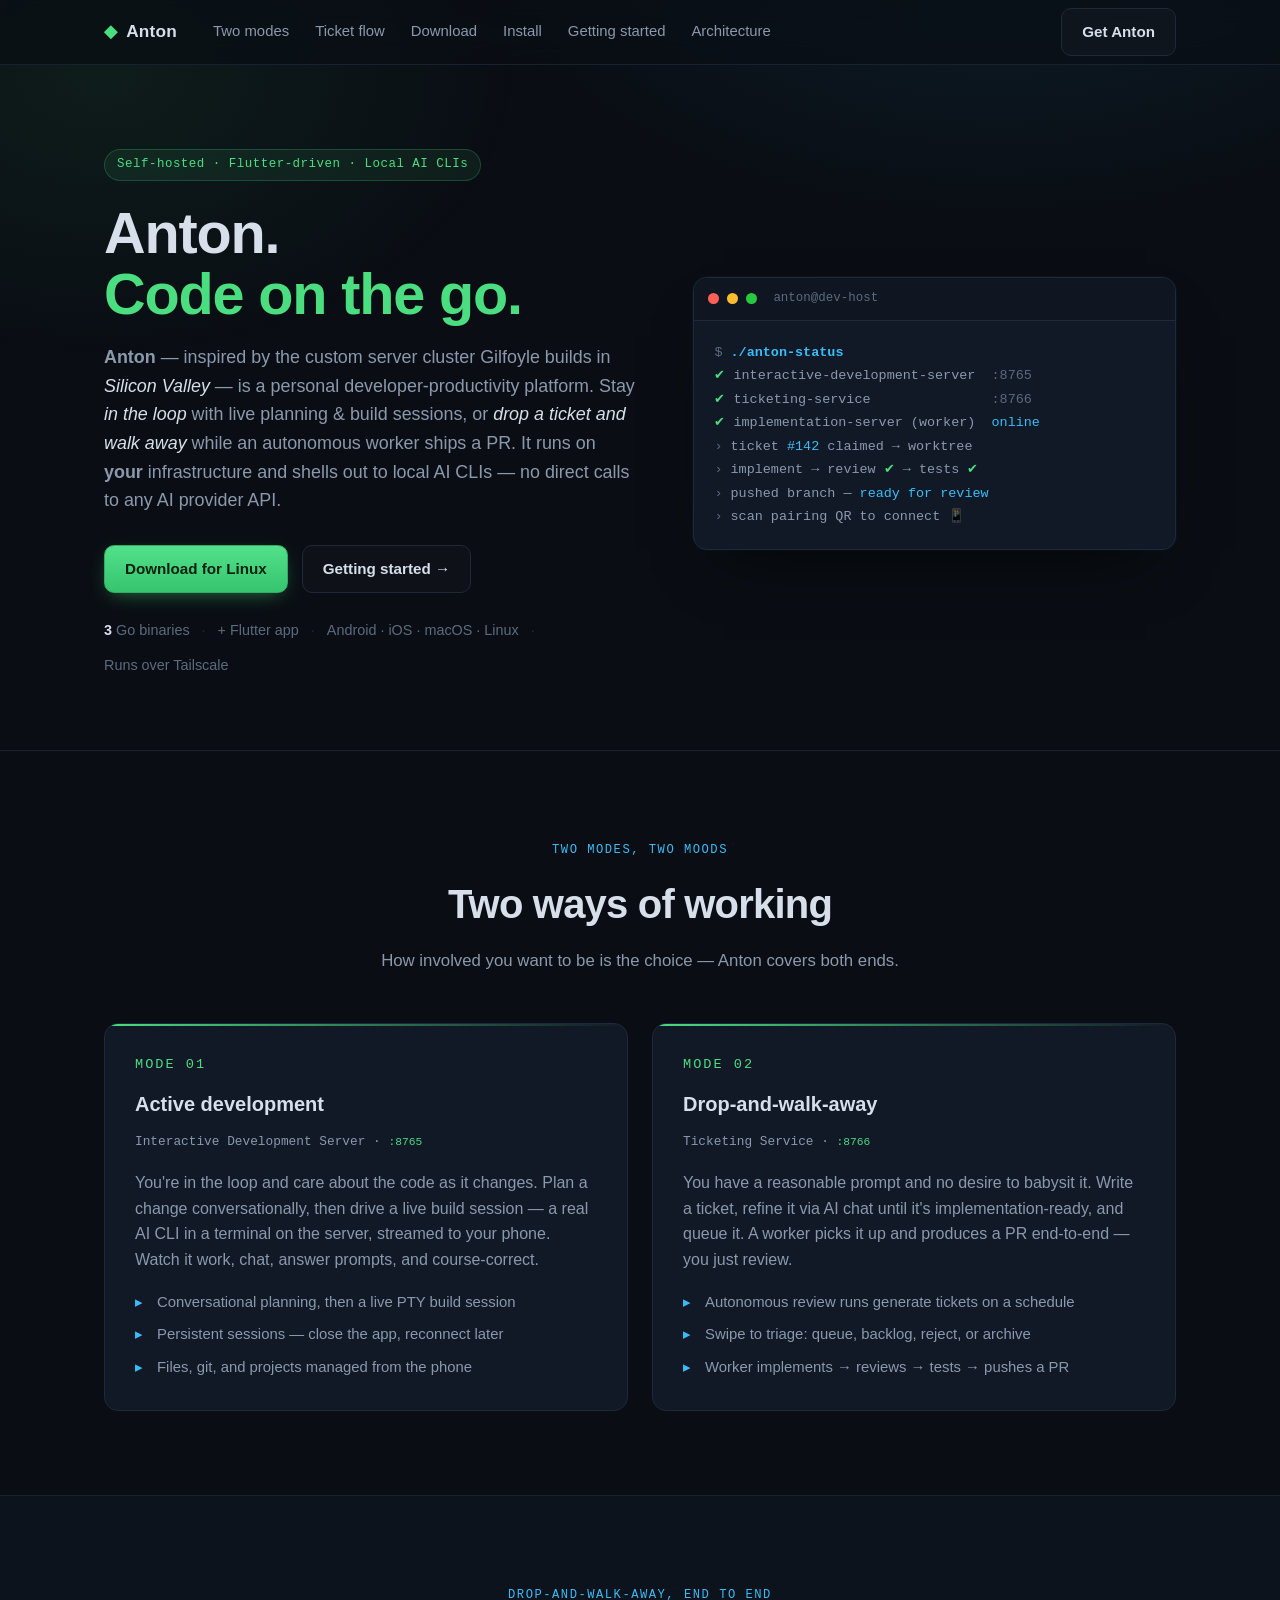
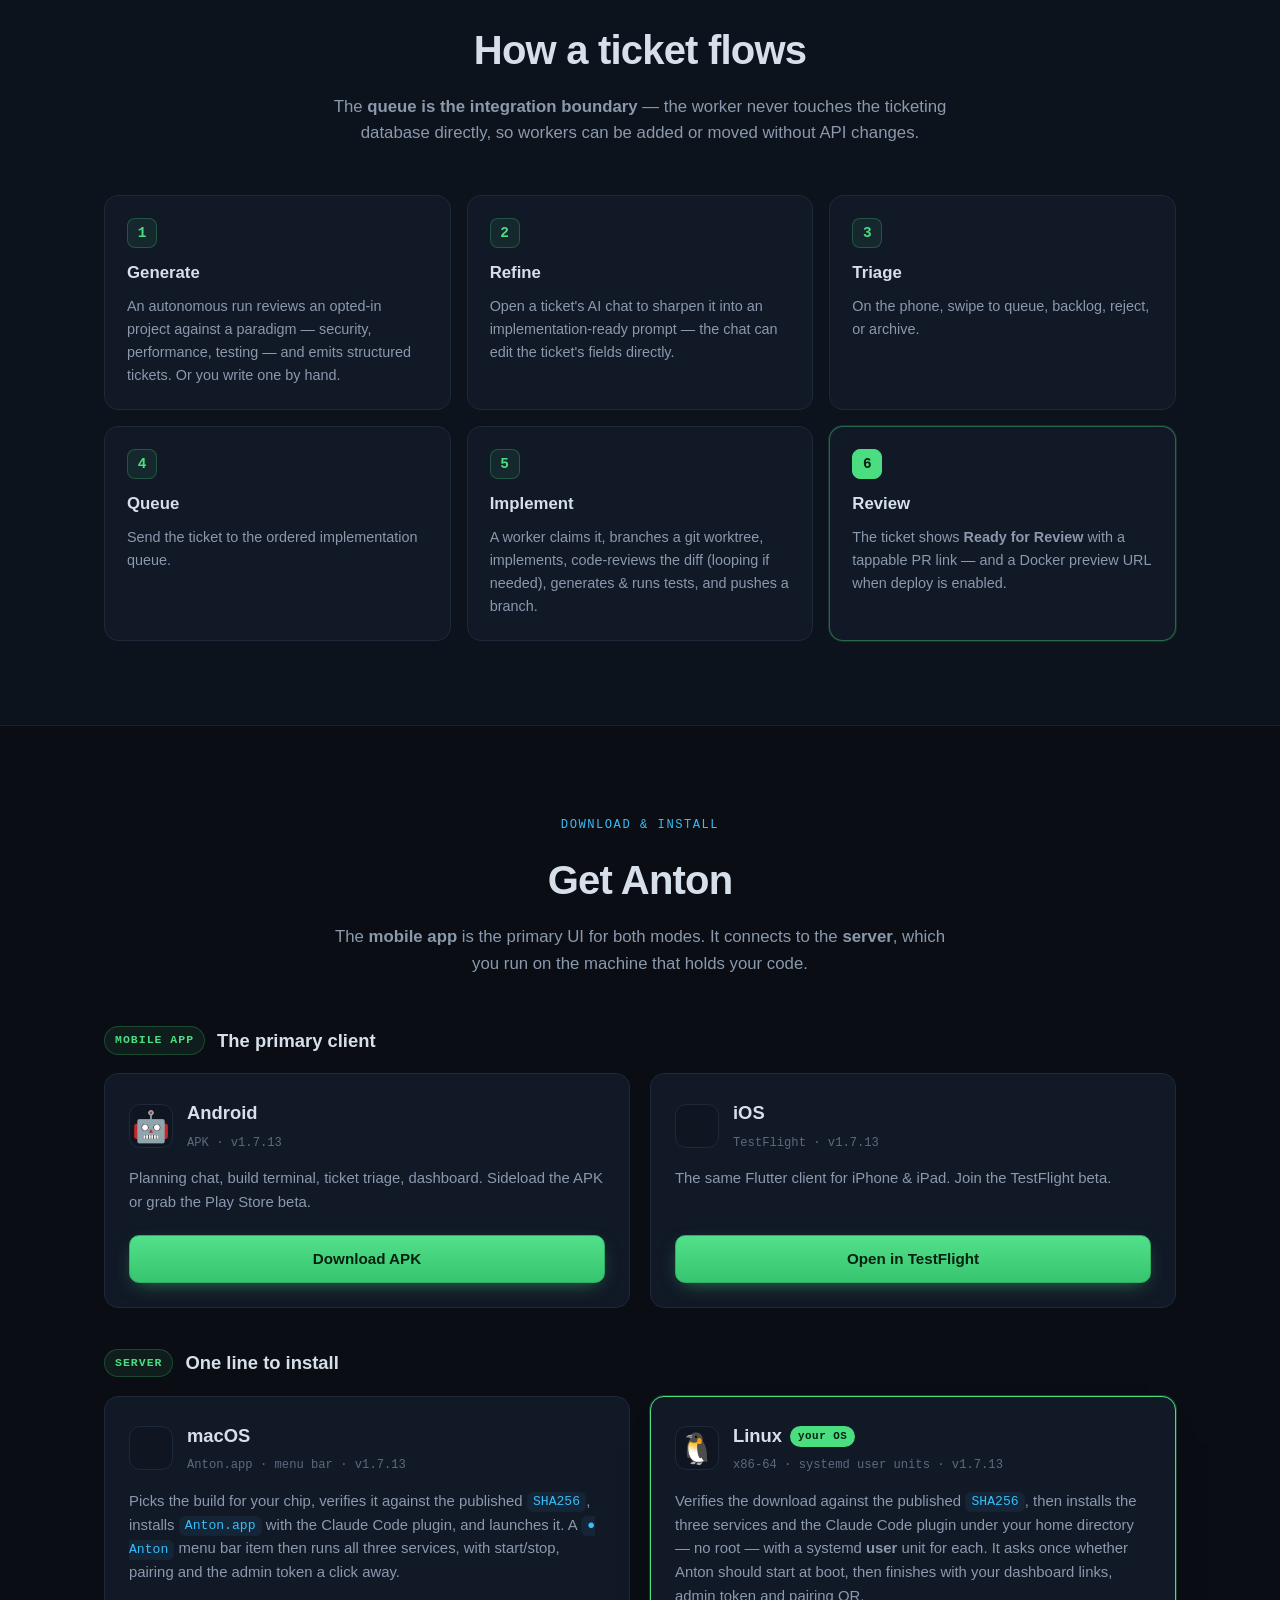
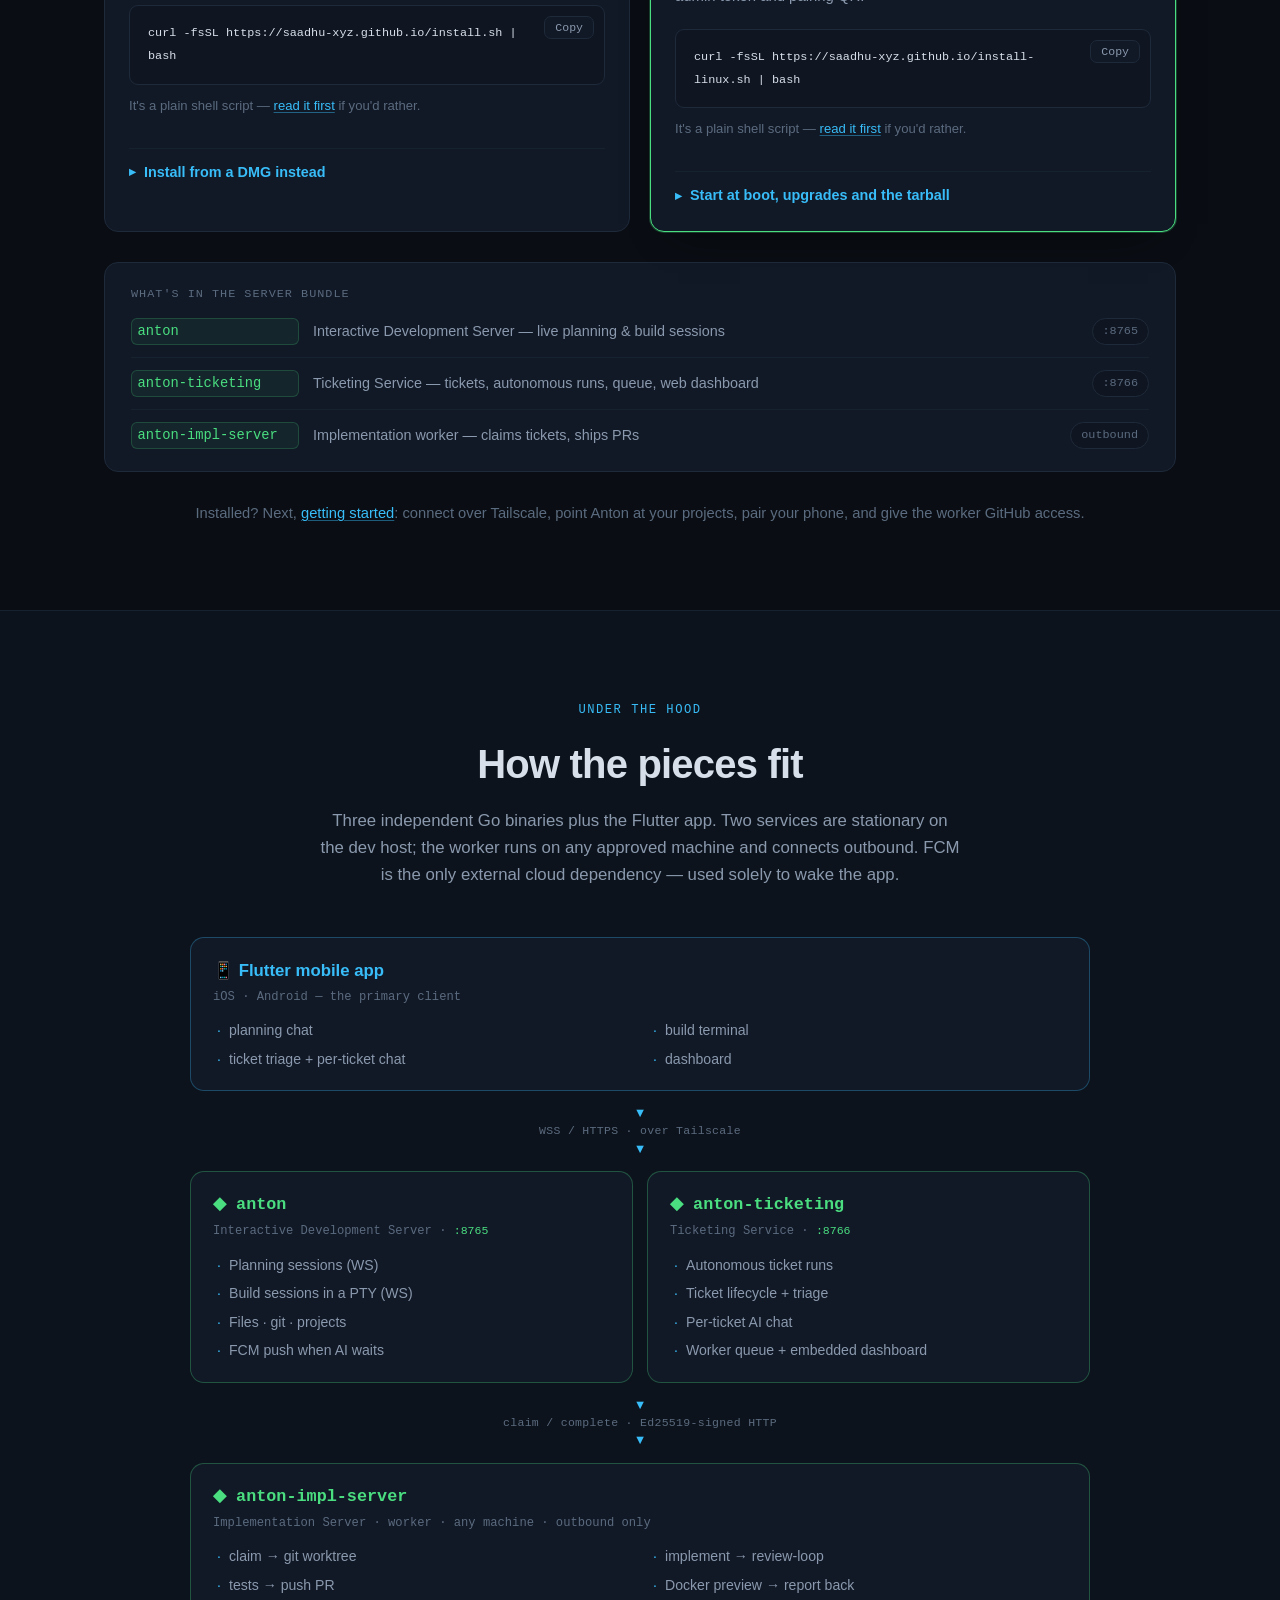
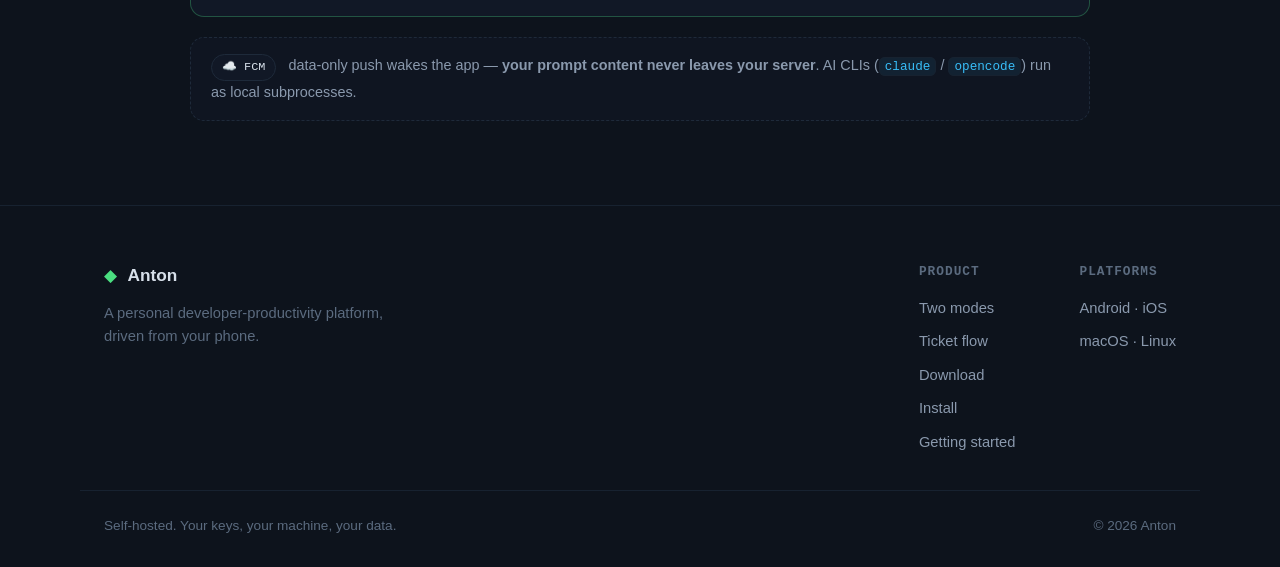
==== commit 59ab4b19: "Put the server cards back under Get Anton, as its Server group One section again, separated the way " ====
--- a/index.html
+++ b/index.html
@@ -150,11 +150,11 @@
   <section class="section" id="download">
     <div class="wrap">
       <div class="section-head">
-        <span class="kicker">Downloads</span>
+        <span class="kicker">Download &amp; install</span>
         <h2>Get Anton</h2>
         <p class="section-sub">
-          The <b>mobile app</b> is the primary UI for both modes. It connects to a server you run —
-          <a href="#install">install that next</a>.
+          The <b>mobile app</b> is the primary UI for both modes. It connects to the <b>server</b>,
+          which you run on the machine that holds your code.
         </p>
       </div>
 
@@ -186,27 +186,13 @@
         </article>
       </div>
 
-    </div>
-  </section>
-
-  <!-- ============ INSTALL ============ -->
-  <!-- One section for both platforms. It replaced a macOS "quick start" and a
-       Linux "full setup" that repeated the install line three times between
-       them; what comes after installing lives in getting-started.html. The
-       old #quickstart and #manual-install anchors are kept for existing links. -->
-  <section class="section section-alt" id="install">
-    <div class="wrap">
-      <div class="section-head">
-        <span class="kicker">Install the server</span>
-        <h2>One line, on a Mac or Linux</h2>
-        <p class="section-sub">
-          The app connects to a server you run, on the machine that holds your code. No building
-          and no root: the script checks the download against its published <code>SHA256</code>
-          before it installs anything.
-        </p>
-      </div>
-
-      <div class="cards">
+      <!-- SERVER -->
+      <!-- One line per platform. These cards replaced a macOS "quick start" and a
+           Linux "full setup" section that repeated the install line three times
+           between them; what comes after installing is getting-started.html. The
+           old #quickstart and #manual-install anchors are kept for existing links. -->
+      <h3 class="group-title" id="install"><span class="group-tag">Server</span> One line to install</h3>
+      <div class="cards server-cards">
         <article class="card" data-platform="macos" id="quickstart">
           <div class="card-top">
             <div class="card-icon"></div>
@@ -216,8 +202,8 @@
             </div>
           </div>
           <p class="card-desc">
-            Picks the build for your chip, installs <code>Anton.app</code> to
-            <code>/Applications</code> with the Claude Code plugin, and launches it. A
+            Picks the build for your chip, verifies it against the published <code>SHA256</code>,
+            installs <code>Anton.app</code> with the Claude Code plugin, and launches it. A
             <code>● Anton</code> menu bar item then runs all three services, with start/stop,
             pairing and the admin token a click away.
           </p>
@@ -228,13 +214,6 @@
           <p class="card-note">
             It's a plain shell script — <a href="./install-script.html">read it first</a> if you'd rather.
           </p>
-          <div class="code-block">
-            <button class="copy" data-copy>Copy</button>
-            <pre><code><span class="c-dim"># where things live</span>
-~/Library/Application Support/Anton/   <span class="c-dim"># config.json</span>
-~/Library/Logs/Anton/                  <span class="c-dim"># logs</span>
-~/AntonProjects/                       <span class="c-dim"># projects</span></code></pre>
-          </div>
 
           <details class="card-more" id="manual-install">
             <summary>Install from a DMG instead</summary>
@@ -291,7 +270,8 @@
             </div>
           </div>
           <p class="card-desc">
-            Installs the three services and the Claude Code plugin under your home directory, with a
+            Verifies the download against the published <code>SHA256</code>, then installs the three
+            services and the Claude Code plugin under your home directory — no root — with a
             systemd <b>user</b> unit for each. It asks once whether Anton should start at boot, then
             finishes with your dashboard links, admin token and pairing QR.
           </p>
@@ -302,14 +282,6 @@
           <p class="card-note">
             It's a plain shell script — <a href="./install-linux-script.html">read it first</a> if you'd rather.
           </p>
-          <div class="code-block">
-            <button class="copy" data-copy>Copy</button>
-            <pre><code><span class="c-dim"># where things live</span>
-~/.local/share/anton/bin/   <span class="c-dim"># the binaries + plugin</span>
-~/.local/bin/anton          <span class="c-dim"># on your PATH</span>
-~/.anton/                   <span class="c-dim"># config · data · secrets</span>
-~/AntonProjects/            <span class="c-dim"># projects</span></code></pre>
-          </div>
 
           <details class="card-more">
             <summary>Start at boot, upgrades and the tarball</summary>
@@ -348,7 +320,7 @@
   </section>
 
   <!-- ============ ARCHITECTURE ============ -->
-  <section class="section" id="architecture">
+  <section class="section section-alt" id="architecture">
     <div class="wrap">
       <div class="section-head">
         <span class="kicker">Under the hood</span>
--- a/styles.css
+++ b/styles.css
@@ -342,17 +342,16 @@
 .footer-col a:hover { color: var(--text); }
 .footer-bottom { display: flex; justify-content: space-between; gap: 16px; flex-wrap: wrap; padding-top: 24px; color: var(--text-mut); font-size: .85rem; }
 
-/* ---------------- INSTALL ---------------- */
-.section-sub a { color: var(--accent-2); text-decoration: underline; text-underline-offset: 3px; }
-/* The install cards hold more than a download card, so they don't stretch the
-   description to push everything else to the bottom. */
-#install .card-desc { flex: 0 0 auto; }
-#install .card .code-block + .code-block { margin-top: 12px; }
-/* Grid items won't shrink below their content by default, so a long "where
-   things live" line widened the card — and the page — past a phone's width.
-   With min-width 0 the card fits and the pre scrolls inside it instead. */
+/* ---------------- SERVER CARDS ---------------- */
+/* Grid items won't shrink below their content by default, so a long code line
+   widened a card — and the page — past a phone's width. With min-width 0 the
+   card fits and the pre scrolls inside it instead. */
 .card { min-width: 0; }
-#install .card:hover { transform: none; }
+/* The server cards hold more than a download card — an install line and a
+   collapsible panel — so the description doesn't stretch to push them down, and
+   the card doesn't lift on hover under someone reading or selecting in it. */
+.server-cards .card-desc { flex: 0 0 auto; }
+.server-cards .card:hover { transform: none; }
 .card-more { margin-top: 16px; border-top: 1px solid var(--line-soft); padding-top: 12px; }
 .card-more summary {
   cursor: pointer; color: var(--accent-2); font-size: .9rem; font-weight: 600;
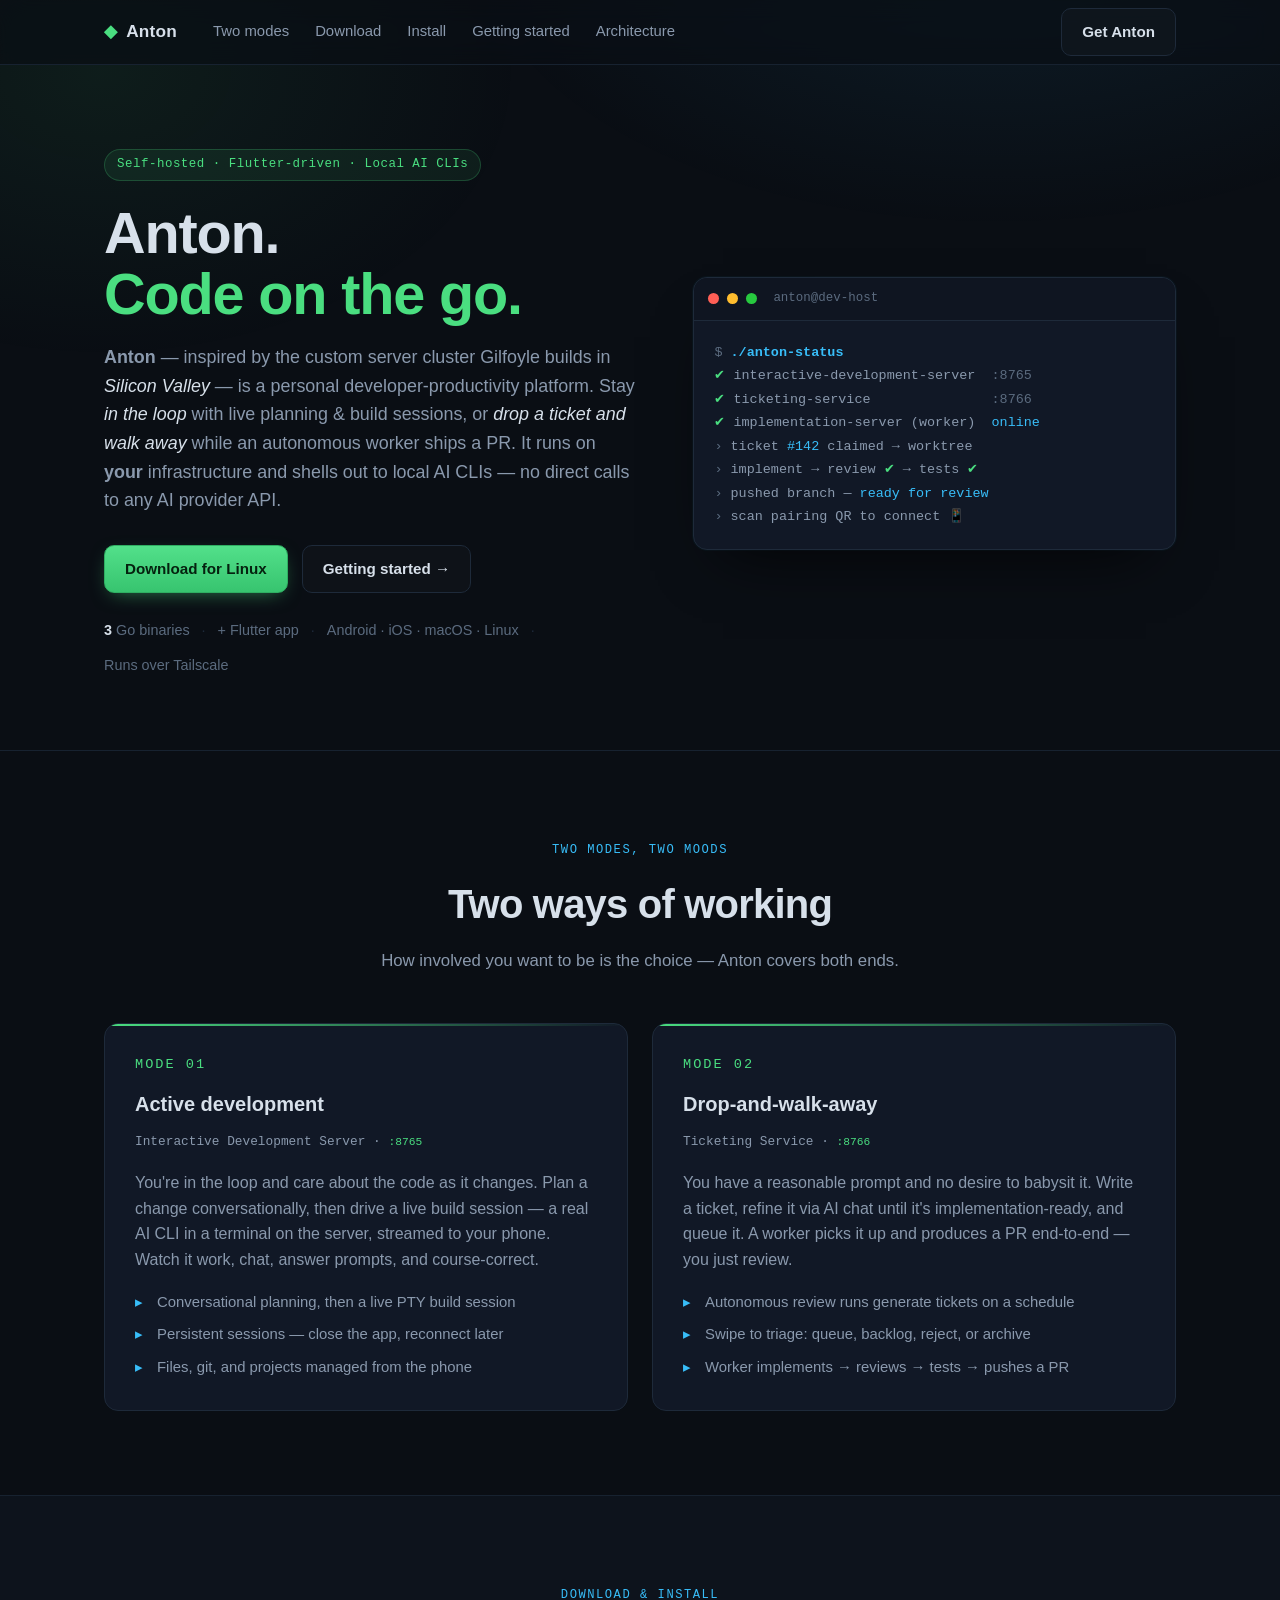
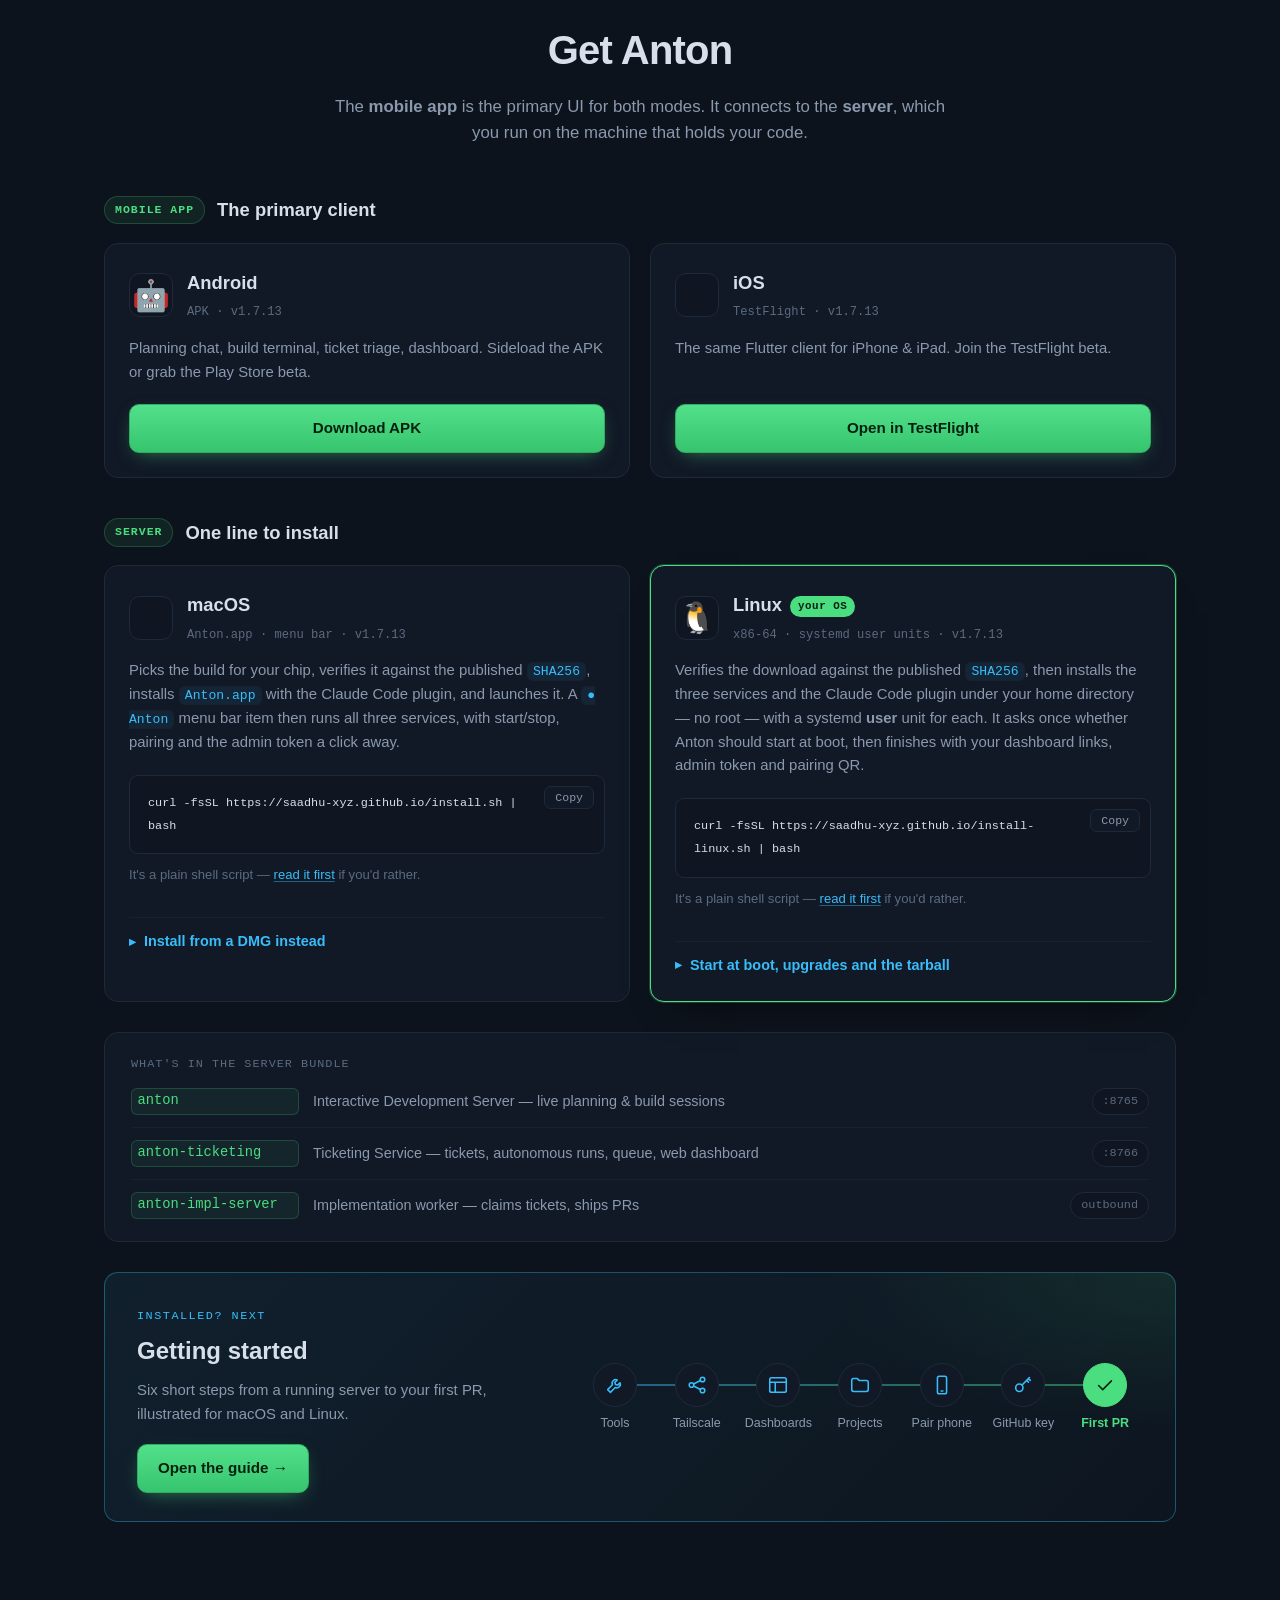
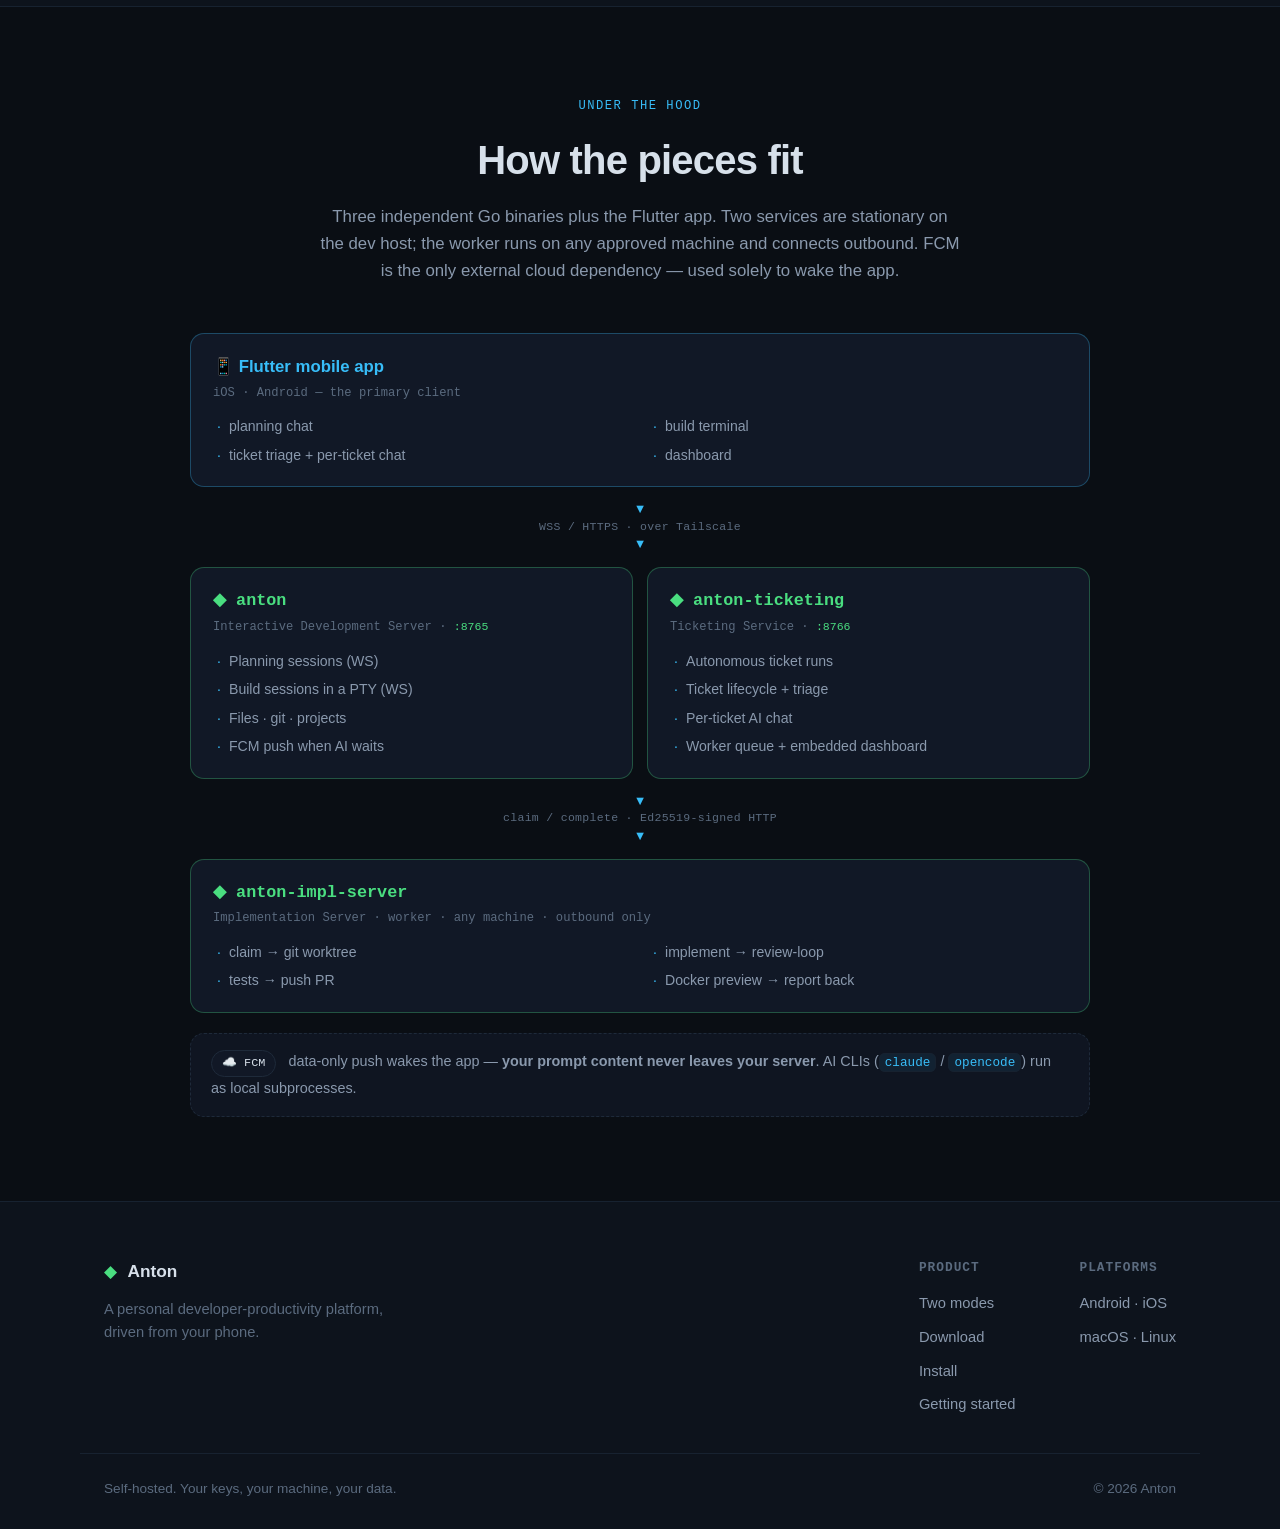
==== commit b92236ab: "Drop the ticket-flow section; link the guide with a step path "How a ticket flows" is gone, with its" ====
--- a/index.html
+++ b/index.html
@@ -18,7 +18,6 @@
       </a>
       <nav class="nav-links">
         <a href="#modes">Two modes</a>
-        <a href="#tickets">Ticket flow</a>
         <a href="#download">Download</a>
         <a href="#install">Install</a>
         <a href="./getting-started.html">Getting started</a>
@@ -124,30 +123,8 @@
     </div>
   </section>
 
-  <!-- ============ TICKET FLOW ============ -->
-  <section class="section section-alt" id="tickets">
-    <div class="wrap">
-      <div class="section-head">
-        <span class="kicker">Drop-and-walk-away, end to end</span>
-        <h2>How a ticket flows</h2>
-        <p class="section-sub">
-          The <b>queue is the integration boundary</b> — the worker never touches the ticketing
-          database directly, so workers can be added or moved without API changes.
-        </p>
-      </div>
-      <div class="flow">
-        <div class="flow-step"><span class="flow-n">1</span><h4>Generate</h4><p>An autonomous run reviews an opted-in project against a paradigm — security, performance, testing — and emits structured tickets. Or you write one by hand.</p></div>
-        <div class="flow-step"><span class="flow-n">2</span><h4>Refine</h4><p>Open a ticket's AI chat to sharpen it into an implementation-ready prompt — the chat can edit the ticket's fields directly.</p></div>
-        <div class="flow-step"><span class="flow-n">3</span><h4>Triage</h4><p>On the phone, swipe to queue, backlog, reject, or archive.</p></div>
-        <div class="flow-step"><span class="flow-n">4</span><h4>Queue</h4><p>Send the ticket to the ordered implementation queue.</p></div>
-        <div class="flow-step"><span class="flow-n">5</span><h4>Implement</h4><p>A worker claims it, branches a git worktree, implements, code-reviews the diff (looping if needed), generates &amp; runs tests, and pushes a branch.</p></div>
-        <div class="flow-step flow-done"><span class="flow-n">6</span><h4>Review</h4><p>The ticket shows <b>Ready for Review</b> with a tappable PR link — and a Docker preview URL when deploy is enabled.</p></div>
-      </div>
-    </div>
-  </section>
-
   <!-- ============ DOWNLOAD ============ -->
-  <section class="section" id="download">
+  <section class="section section-alt" id="download">
     <div class="wrap">
       <div class="section-head">
         <span class="kicker">Download &amp; install</span>
@@ -312,15 +289,29 @@
         </ul>
       </div>
 
-      <p class="dl-note">
-        Installed? Next, <a href="./getting-started.html">getting started</a>: connect over
-        Tailscale, point Anton at your projects, pair your phone, and give the worker GitHub access.
-      </p>
+      <!-- The way on from here: everything after the install line is the guide. -->
+      <a class="guide-next" href="./getting-started.html">
+        <div class="guide-next-copy">
+          <span class="guide-next-kicker">Installed? Next</span>
+          <h3>Getting started</h3>
+          <p>Six short steps from a running server to your first PR, illustrated for macOS and Linux.</p>
+          <span class="btn btn-primary">Open the guide →</span>
+        </div>
+        <ol class="guide-next-steps" aria-label="What the guide covers">
+            <li><span class="gn-dot"><svg viewBox="0 0 24 24" aria-hidden="true"><path d="M14.5 6.5a4 4 0 0 0-5.3 5.3L4 17l3 3 5.2-5.2a4 4 0 0 0 5.3-5.3l-2.6 2.6-2.4-.6-.6-2.4z"/></svg></span><span class="gn-label">Tools</span></li>
+            <li><span class="gn-dot"><svg viewBox="0 0 24 24" aria-hidden="true"><circle cx="6" cy="12" r="2.5"/><circle cx="18" cy="6" r="2.5"/><circle cx="18" cy="18" r="2.5"/><path d="M8.3 10.9l7.4-3.8M8.3 13.1l7.4 3.8"/></svg></span><span class="gn-label">Tailscale</span></li>
+            <li><span class="gn-dot"><svg viewBox="0 0 24 24" aria-hidden="true"><rect x="3" y="4" width="18" height="16" rx="2"/><path d="M3 9h18M9 9v11"/></svg></span><span class="gn-label">Dashboards</span></li>
+            <li><span class="gn-dot"><svg viewBox="0 0 24 24" aria-hidden="true"><path d="M3 7a2 2 0 0 1 2-2h4l2 2h8a2 2 0 0 1 2 2v8a2 2 0 0 1-2 2H5a2 2 0 0 1-2-2z"/></svg></span><span class="gn-label">Projects</span></li>
+            <li><span class="gn-dot"><svg viewBox="0 0 24 24" aria-hidden="true"><rect x="7" y="2.5" width="10" height="19" rx="2"/><path d="M11 18.5h2"/></svg></span><span class="gn-label">Pair phone</span></li>
+            <li><span class="gn-dot"><svg viewBox="0 0 24 24" aria-hidden="true"><circle cx="8" cy="15" r="4"/><path d="M11 12l8-8M16 7l2 2M18 5l2 2"/></svg></span><span class="gn-label">GitHub key</span></li>
+            <li class="gn-done"><span class="gn-dot"><svg viewBox="0 0 24 24" aria-hidden="true"><path d="M5 12.5l4.5 4.5L19 7.5"/></svg></span><span class="gn-label">First PR</span></li>
+        </ol>
+      </a>
     </div>
   </section>
 
   <!-- ============ ARCHITECTURE ============ -->
-  <section class="section section-alt" id="architecture">
+  <section class="section" id="architecture">
     <div class="wrap">
       <div class="section-head">
         <span class="kicker">Under the hood</span>
@@ -411,7 +402,6 @@
         <div class="footer-col">
           <h5>Product</h5>
           <a href="#modes">Two modes</a>
-          <a href="#tickets">Ticket flow</a>
           <a href="#download">Download</a>
           <a href="#install">Install</a>
           <a href="./getting-started.html">Getting started</a>
--- a/styles.css
+++ b/styles.css
@@ -275,22 +275,6 @@
 /* ---------------- PHASE TAG (two modes) ---------------- */
 .phase-tag { font-family: var(--mono); font-size: .8rem; color: var(--accent-2); margin: -6px 0 14px; }
 .phase-tag code { background: none; border: none; padding: 0; color: var(--accent); }
-
-/* ---------------- TICKET FLOW ---------------- */
-.flow { display: grid; grid-template-columns: repeat(3, 1fr); gap: 16px; }
-.flow-step {
-  position: relative; background: var(--panel); border: 1px solid var(--line);
-  border-radius: var(--radius); padding: 22px 22px 22px 22px;
-}
-.flow-step .flow-n {
-  display: inline-grid; place-items: center; width: 30px; height: 30px; border-radius: 8px;
-  font-family: var(--mono); font-weight: 700; font-size: .9rem; color: var(--accent);
-  background: rgba(74,222,128,.08); border: 1px solid rgba(74,222,128,.25); margin-bottom: 12px;
-}
-.flow-step h4 { margin: 0 0 8px; font-size: 1.05rem; }
-.flow-step p { margin: 0; color: var(--text-dim); font-size: .9rem; }
-.flow-step.flow-done { border-color: rgba(74,222,128,.4); box-shadow: 0 0 0 1px rgba(74,222,128,.15); }
-.flow-step.flow-done .flow-n { color: #05210f; background: var(--accent); border-color: var(--accent); }
 
 /* ---------------- BUNDLE LIST ---------------- */
 .bundle {
@@ -365,6 +349,53 @@
 .card-more p a { color: var(--accent-2); }
 .card-more .callout { margin: 12px 0; }
 
+/* ---------------- GUIDE LINK ---------------- */
+/* The panel at the end of Download & install: the whole thing is one link to
+   getting-started.html, with the guide's steps drawn as a path ending in a PR. */
+.guide-next {
+  display: grid; grid-template-columns: minmax(0, 5fr) minmax(0, 7fr); gap: 36px; align-items: center;
+  margin-top: 30px; padding: 28px 32px; border-radius: var(--radius);
+  background:
+    radial-gradient(500px 220px at 100% 0%, rgba(74,222,128,.10), transparent 70%),
+    linear-gradient(135deg, rgba(56,189,248,.08), rgba(56,189,248,.02));
+  border: 1px solid rgba(56,189,248,.35);
+  transition: border-color .15s, transform .15s, box-shadow .15s;
+}
+.guide-next:hover { border-color: var(--accent); transform: translateY(-2px); box-shadow: 0 20px 40px -28px rgba(0,0,0,.9); }
+.guide-next:focus-visible { outline: 2px solid var(--accent-2); outline-offset: 3px; }
+.guide-next-kicker { font-family: var(--mono); font-size: .74rem; letter-spacing: 1.5px; text-transform: uppercase; color: var(--accent-2); }
+.guide-next h3 { margin: 6px 0 8px; font-size: 1.5rem; }
+.guide-next p { margin: 0 0 18px; color: var(--text-dim); font-size: .93rem; }
+
+.guide-next-steps {
+  list-style: none; margin: 0; padding: 0; position: relative;
+  display: grid; grid-template-columns: repeat(7, minmax(0, 1fr)); gap: 6px;
+}
+/* The path behind the dots: centre of the first to centre of the last. */
+.guide-next-steps::before {
+  content: ""; position: absolute; top: 21px; left: calc(100% / 14); right: calc(100% / 14); height: 2px;
+  background: linear-gradient(90deg, var(--accent-2), var(--accent)); opacity: .45;
+}
+.guide-next-steps li { position: relative; display: flex; flex-direction: column; align-items: center; gap: 8px; text-align: center; }
+.gn-dot {
+  width: 44px; height: 44px; border-radius: 50%; display: grid; place-items: center;
+  background: var(--panel); border: 1px solid var(--line); color: var(--accent-2);
+}
+.gn-dot svg { width: 22px; height: 22px; fill: none; stroke: currentColor; stroke-width: 1.7; stroke-linecap: round; stroke-linejoin: round; }
+.gn-label { font-size: .78rem; color: var(--text-dim); line-height: 1.3; }
+.gn-done .gn-dot { background: var(--accent); border-color: var(--accent); color: #04210f; }
+.gn-done .gn-label { color: var(--accent); font-weight: 600; }
+
+@media (max-width: 900px) {
+  .guide-next { grid-template-columns: 1fr; gap: 24px; }
+}
+@media (max-width: 640px) {
+  .guide-next { padding: 22px 20px; }
+  /* Seven across is too tight on a phone: wrap to two rows, without the path. */
+  .guide-next-steps { grid-template-columns: repeat(4, minmax(0, 1fr)); row-gap: 16px; }
+  .guide-next-steps::before { display: none; }
+}
+
 /* ---------------- GETTING STARTED ---------------- */
 .guide-list { margin: 0 0 14px; padding-left: 22px; color: var(--text-dim); display: grid; gap: 8px; }
 .guide-list b { color: var(--text); font-weight: 600; }
@@ -405,12 +436,10 @@
   .hero-inner { grid-template-columns: 1fr; gap: 40px; }
   .hero { padding: 56px 0 48px; }
   .phases { grid-template-columns: 1fr; }
-  .flow { grid-template-columns: repeat(2, 1fr); }
   .nav-links { display: none; }
 }
 @media (max-width: 640px) {
   .cards { grid-template-columns: 1fr; }
-  .flow { grid-template-columns: 1fr; }
   .arch-row { grid-template-columns: 1fr; }
   .arch-inline { grid-template-columns: 1fr !important; }
   .bundle-list li { gap: 8px; }
